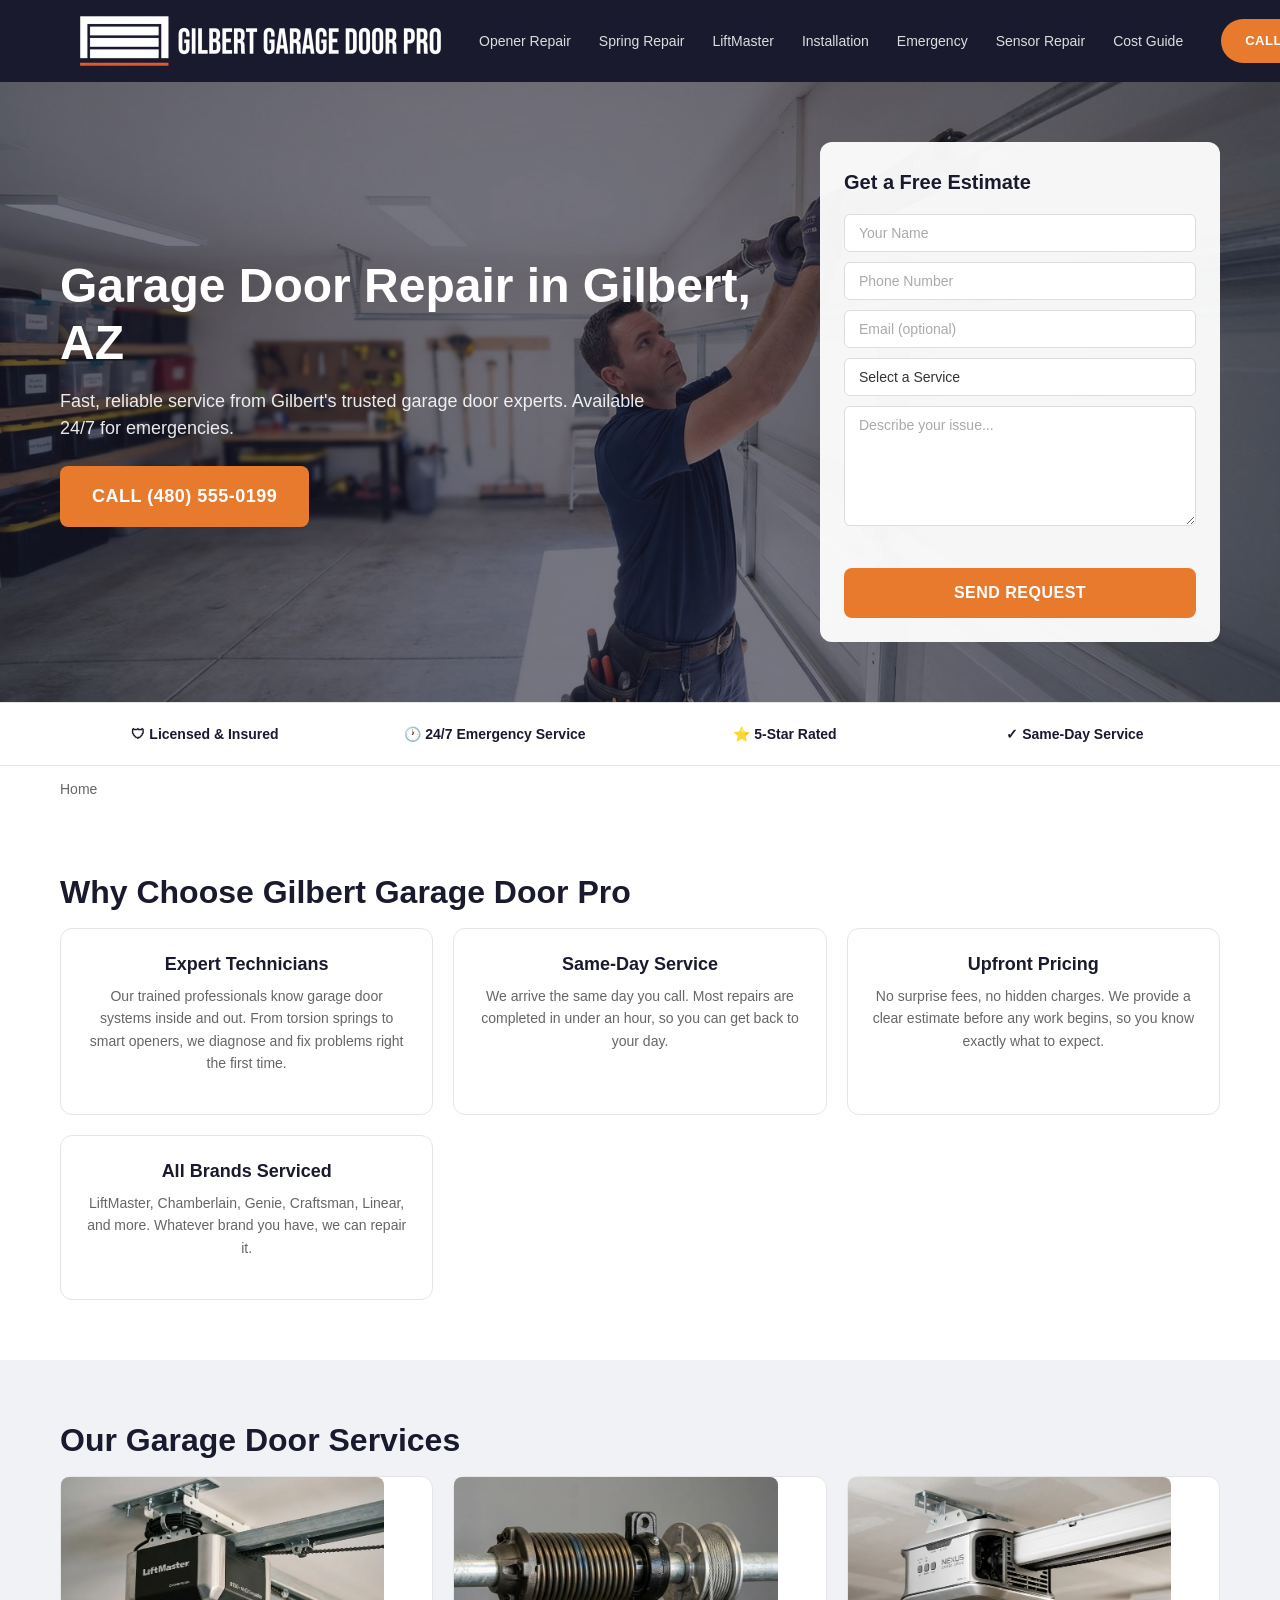
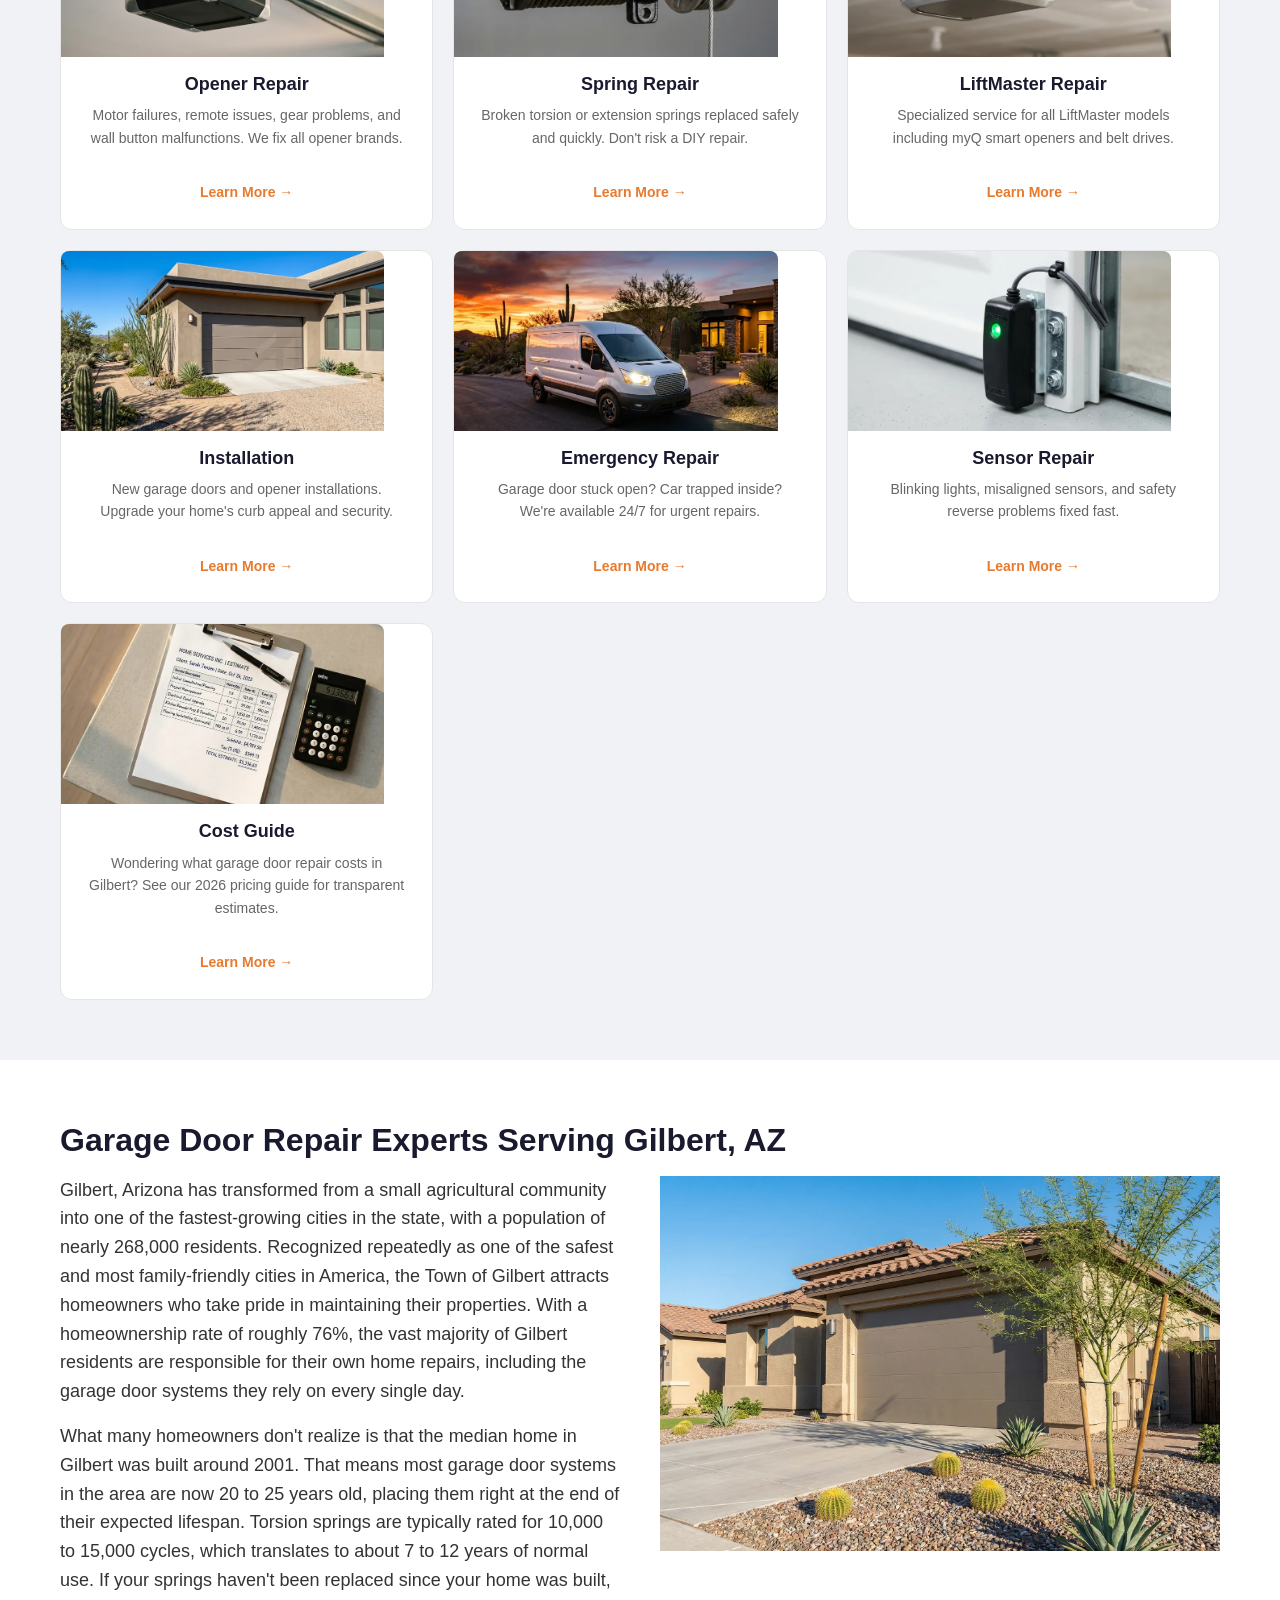
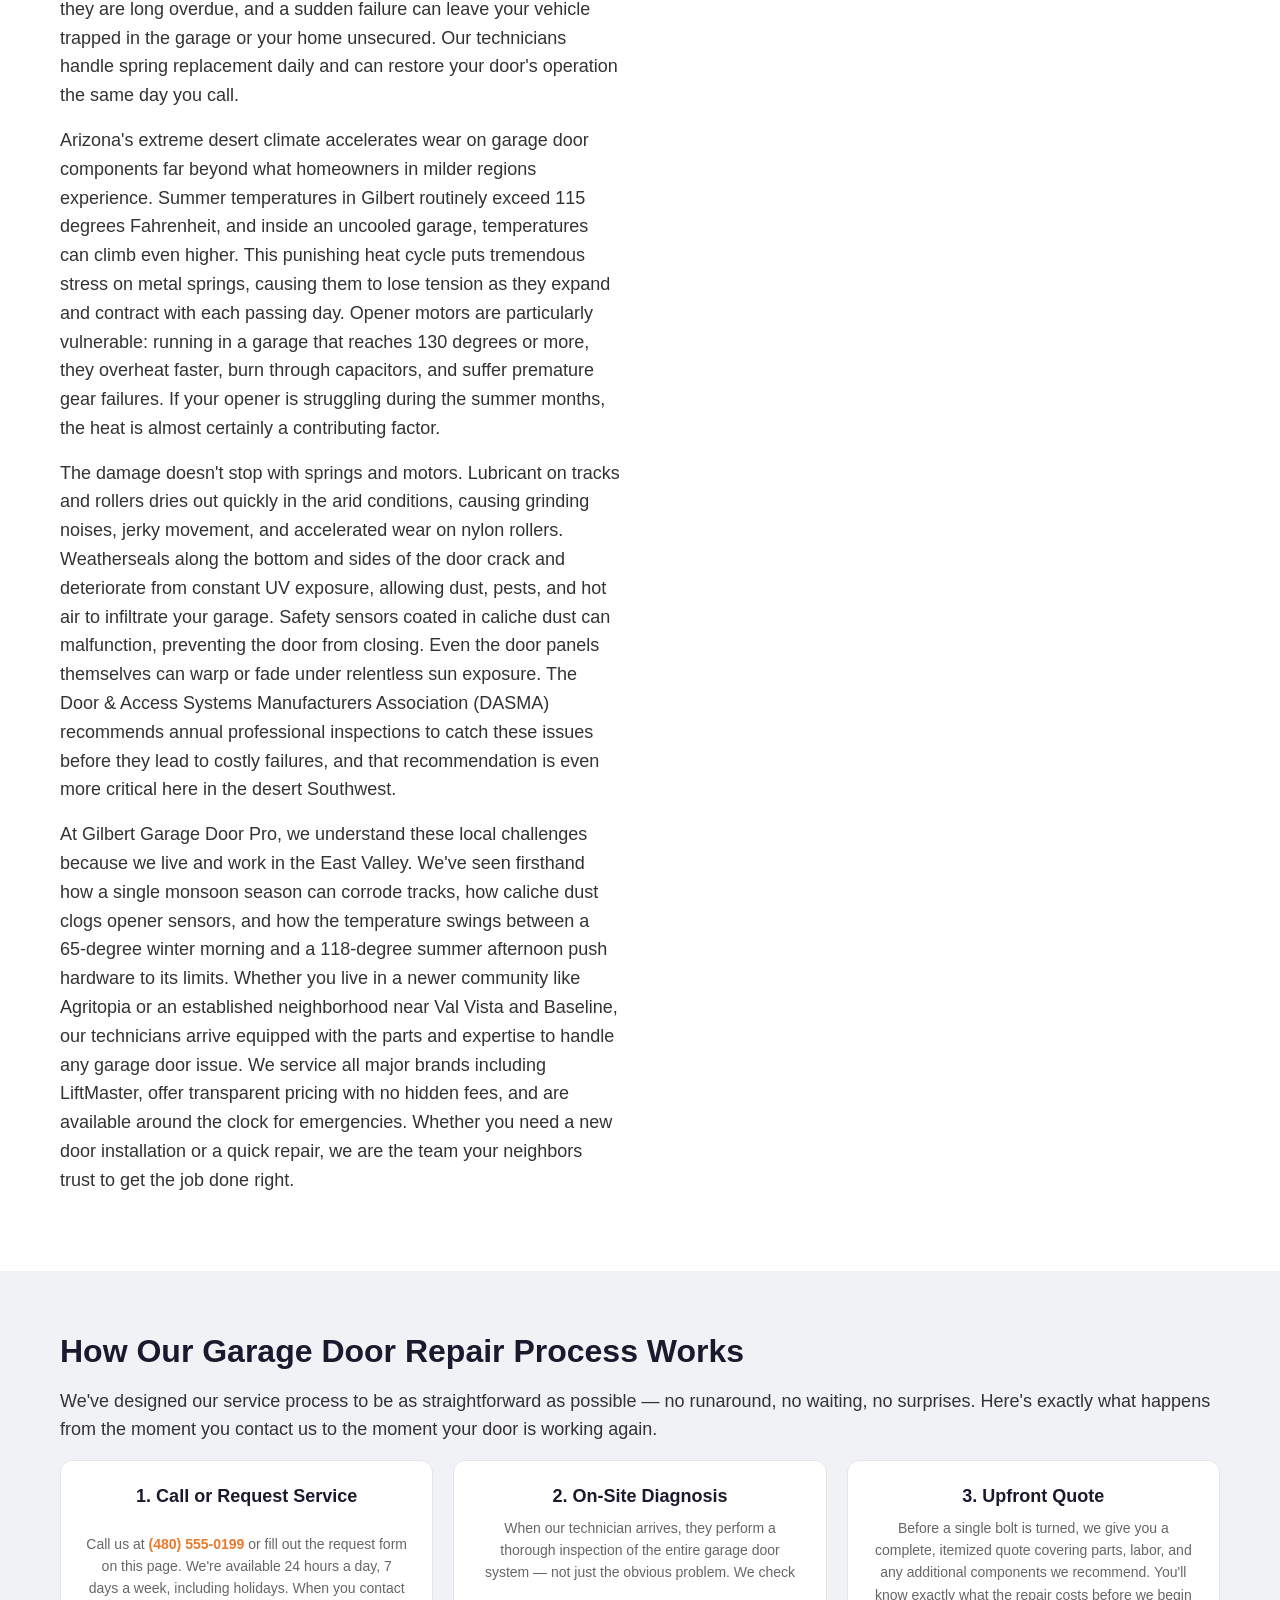
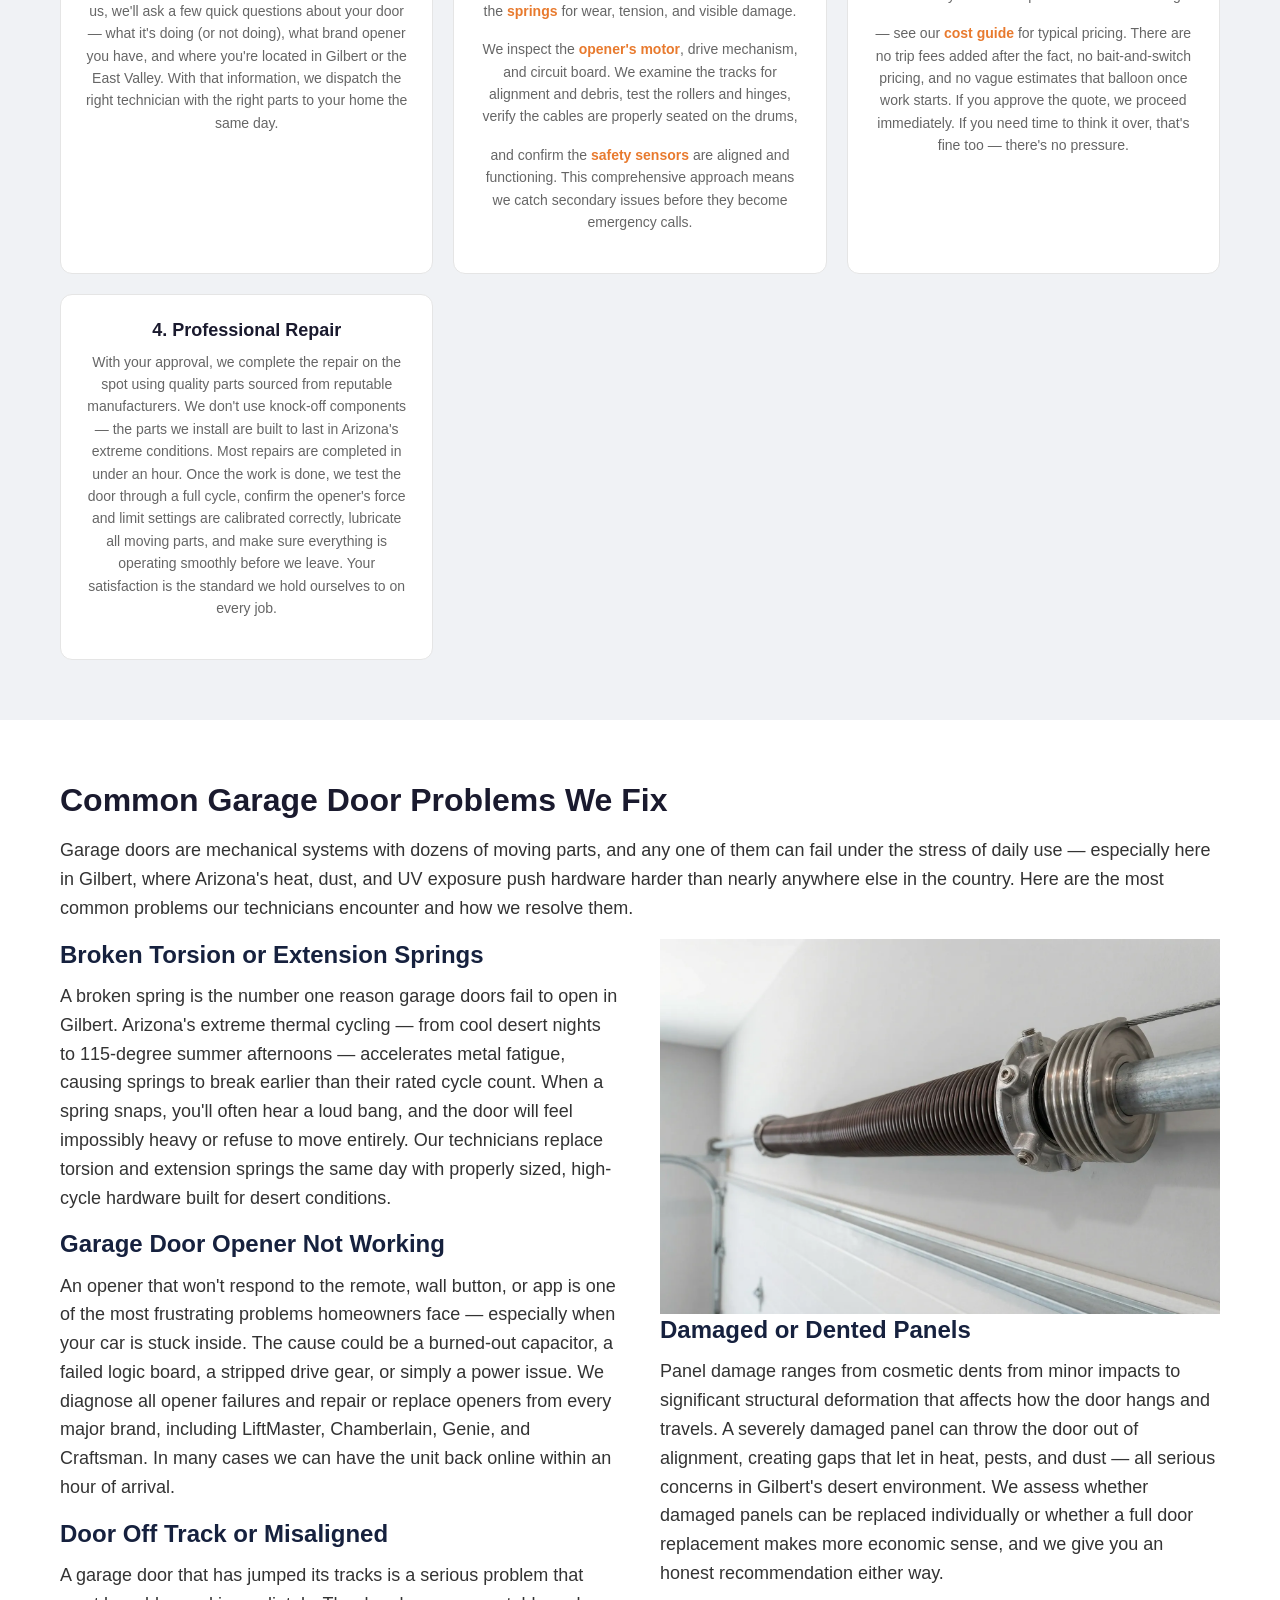
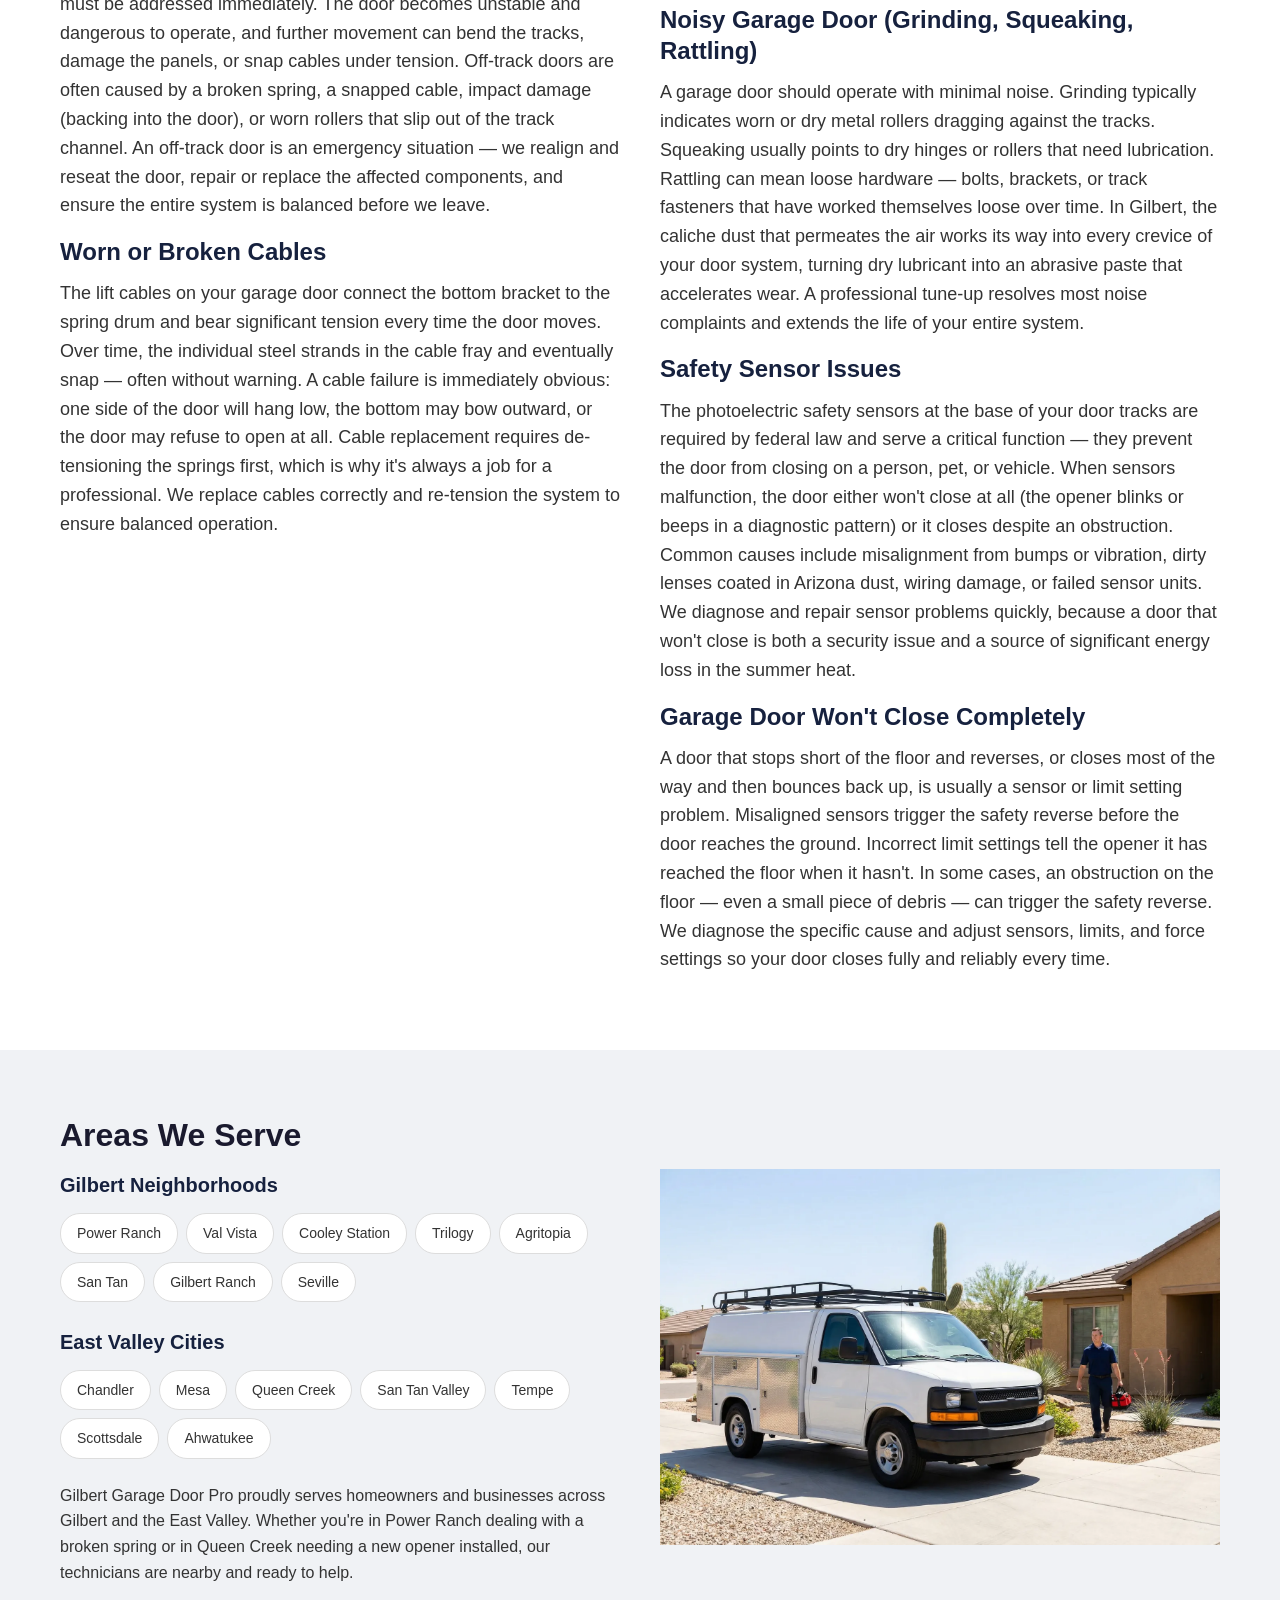
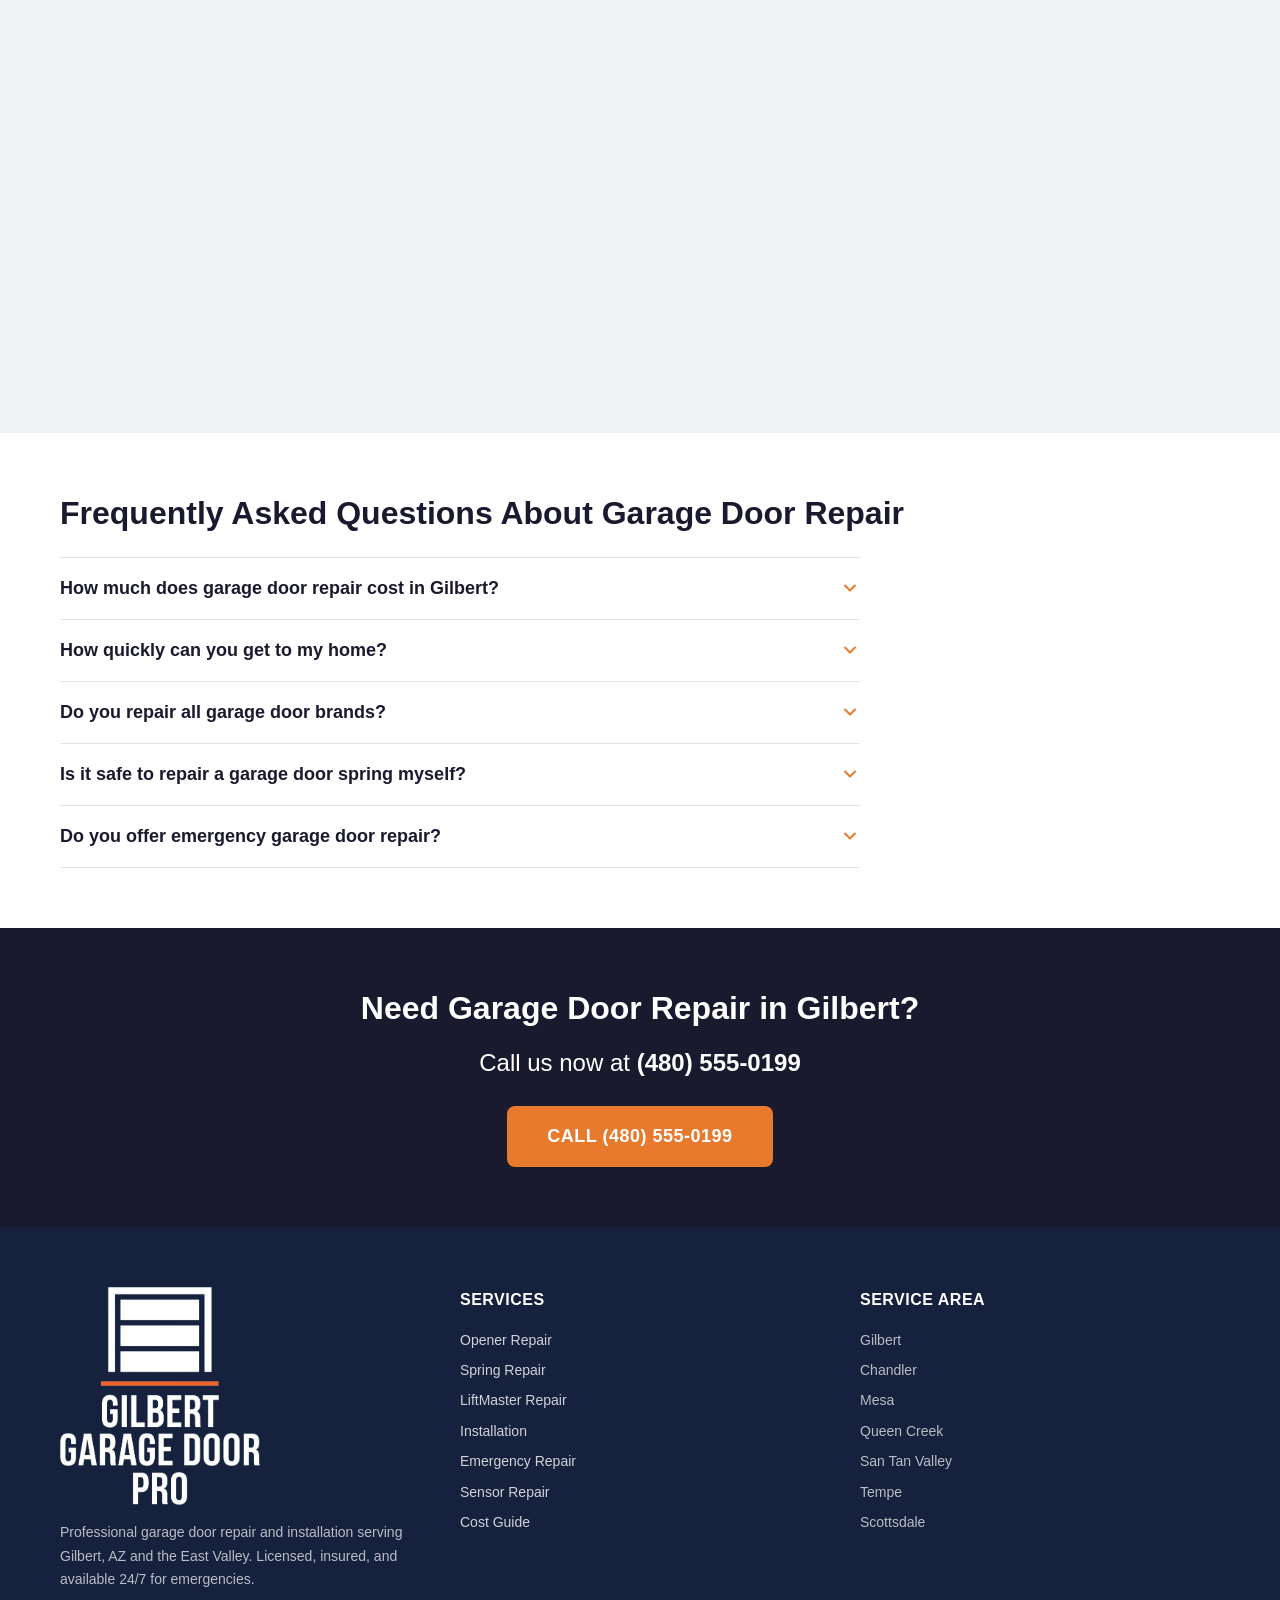
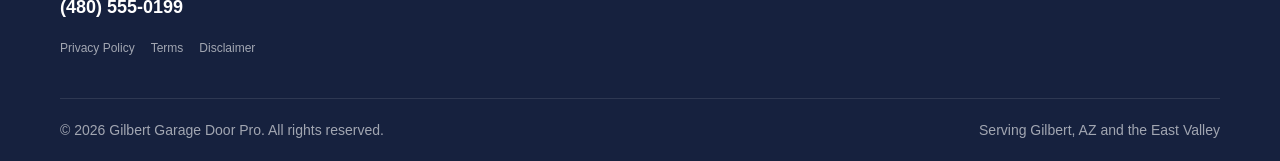
==== index.html @ 8454e3c4 "fix: transparent footer logo, remove header phone dupe, true orange CTAs, alternating section backgr" ====
<!DOCTYPE html>
<html lang="en">
<head>
  <meta charset="UTF-8">
  <meta name="viewport" content="width=device-width, initial-scale=1.0">
  <title>Garage Door Repair Gilbert AZ | Gilbert Garage Door Pro</title>
  <meta name="description" content="Fast, reliable garage door repair in Gilbert, AZ. 24/7 emergency service. Springs, openers, sensors, installation. Licensed & insured. Call now!">
  <link rel="canonical" href="https://gilbertgaragedoorpro.com/">
  <meta property="og:title" content="Garage Door Repair Gilbert AZ | Gilbert Garage Door Pro">
  <meta property="og:description" content="Fast, reliable garage door repair in Gilbert, AZ. 24/7 emergency service. Springs, openers, sensors, installation. Licensed & insured. Call now!">
  <meta property="og:type" content="website">
  <meta property="og:url" content="https://gilbertgaragedoorpro.com/">
  <meta property="og:image" content="https://gilbertgaragedoorpro.com/images/home_hero.jpg">
  <link rel="preload" as="image" href="images/home_hero.jpg">
  <link rel="icon" type="image/png" href="images/favicon.png">
  <link rel="apple-touch-icon" href="images/apple-touch-icon.png">
  <link rel="stylesheet" href="css/style.css">
</head>
<body>

  <!-- Header -->
  <header class="site-header">
    <div class="container">
      <div class="header-inner">
        <a href="index.html" class="logo">
          <img src="images/logo_white.png" alt="Gilbert Garage Door Pro" width="200" height="28" style="height: 50px; width: auto;">
        </a>
        <nav class="nav-menu">
          <a href="garage-door-opener-repair.html">Opener Repair</a>
          <a href="garage-door-spring-repair.html">Spring Repair</a>
          <a href="liftmaster-garage-door-repair.html">LiftMaster</a>
          <a href="garage-door-installation.html">Installation</a>
          <a href="emergency-garage-door-repair.html">Emergency</a>
          <a href="garage-door-sensor-repair.html">Sensor Repair</a>
          <a href="garage-door-repair-cost.html">Cost Guide</a>
        </nav>

        <a href="tel:+14805550199" class="header-cta btn-primary">Call (480) 555-0199</a>
        <button class="menu-toggle" aria-expanded="false" aria-label="Menu">
          <span></span>
          <span></span>
          <span></span>
        </button>
      </div>
    </div>
  </header>

  <!-- Hero -->
  <section class="hero" style="background-image: url('images/home_hero.jpg');">
    <div class="hero-overlay">
      <div class="container">
        <div class="hero-split">
          <div class="hero-text">
            <h1>Garage Door Repair in Gilbert, AZ</h1>
            <p class="hero-subtitle">Fast, reliable service from Gilbert's trusted garage door experts. Available 24/7 for emergencies.</p>
            <a href="tel:+14805550199" class="btn-primary">Call (480) 555-0199</a>
          </div>
          <div class="hero-form">
            <h3>Get a Free Estimate</h3>
            <form class="contact-form" action="#" method="POST">
              <input type="text" name="name" placeholder="Your Name" required>
              <input type="tel" name="phone" placeholder="Phone Number" required>
              <input type="email" name="email" placeholder="Email (optional)">
              <select name="service">
                <option value="">Select a Service</option>
                <option value="repair">Garage Door Repair</option>
                <option value="opener">Opener Repair</option>
                <option value="spring">Spring Repair</option>
                <option value="installation">Installation</option>
                <option value="emergency">Emergency Repair</option>
                <option value="sensor">Sensor Repair</option>
                <option value="other">Other</option>
              </select>
              <textarea name="message" placeholder="Describe your issue..." rows="3"></textarea>
              <button type="submit" class="btn-primary">Send Request</button>
            </form>
          </div>
        </div>
      </div>
    </div>
  </section>

  <!-- Trust Bar -->
  <section class="trust-bar">
    <div class="container">
      <div class="trust-item">&#128737; Licensed &amp; Insured</div>
      <div class="trust-item">&#128336; 24/7 Emergency Service</div>
      <div class="trust-item">&#11088; 5-Star Rated</div>
      <div class="trust-item">&#10003; Same-Day Service</div>
    </div>
  </section>

  <!-- Breadcrumb -->
  <nav aria-label="Breadcrumb" class="breadcrumb">
    <div class="container">
      <span>Home</span>
    </div>
  </nav>

  <!-- Why Choose Us -->
  <section class="content-section">
    <div class="container">
      <h2>Why Choose Gilbert Garage Door Pro</h2>
      <div class="services-grid">
        <div class="service-card">
          <h3>Expert Technicians</h3>
          <p>Our trained professionals know garage door systems inside and out. From torsion springs to smart openers, we diagnose and fix problems right the first time.</p>
        </div>
        <div class="service-card">
          <h3>Same-Day Service</h3>
          <p>We arrive the same day you call. Most repairs are completed in under an hour, so you can get back to your day.</p>
        </div>
        <div class="service-card">
          <h3>Upfront Pricing</h3>
          <p>No surprise fees, no hidden charges. We provide a clear estimate before any work begins, so you know exactly what to expect.</p>
        </div>
        <div class="service-card">
          <h3>All Brands Serviced</h3>
          <p>LiftMaster, Chamberlain, Genie, Craftsman, Linear, and more. Whatever brand you have, we can repair it.</p>
        </div>
      </div>
    </div>
  </section>

  <!-- Services Grid -->
  <section class="content-section alt-bg">
    <div class="container">
      <h2>Our Garage Door Services</h2>
      <div class="services-grid">
        <div class="service-card">
          <picture>
            <source srcset="images/webp/card_opener.webp" type="image/webp">
            <img src="images/card_opener.jpg" alt="Garage door opener repair" width="800" height="597" loading="lazy">
          </picture>
          <h3>Opener Repair</h3>
          <p>Motor failures, remote issues, gear problems, and wall button malfunctions. We fix all opener brands.</p>
          <a href="garage-door-opener-repair.html">Learn More &rarr;</a>
        </div>
        <div class="service-card">
          <picture>
            <source srcset="images/webp/card_spring.webp" type="image/webp">
            <img src="images/card_spring.jpg" alt="Garage door spring repair" width="800" height="597" loading="lazy">
          </picture>
          <h3>Spring Repair</h3>
          <p>Broken torsion or extension springs replaced safely and quickly. Don't risk a DIY repair.</p>
          <a href="garage-door-spring-repair.html">Learn More &rarr;</a>
        </div>
        <div class="service-card">
          <picture>
            <source srcset="images/webp/card_liftmaster.webp" type="image/webp">
            <img src="images/card_liftmaster.jpg" alt="LiftMaster garage door opener repair" width="800" height="597" loading="lazy">
          </picture>
          <h3>LiftMaster Repair</h3>
          <p>Specialized service for all LiftMaster models including myQ smart openers and belt drives.</p>
          <a href="liftmaster-garage-door-repair.html">Learn More &rarr;</a>
        </div>
        <div class="service-card">
          <picture>
            <source srcset="images/webp/card_installation.webp" type="image/webp">
            <img src="images/card_installation.jpg" alt="Garage door installation" width="800" height="597" loading="lazy">
          </picture>
          <h3>Installation</h3>
          <p>New garage doors and opener installations. Upgrade your home's curb appeal and security.</p>
          <a href="garage-door-installation.html">Learn More &rarr;</a>
        </div>
        <div class="service-card">
          <picture>
            <source srcset="images/webp/card_emergency.webp" type="image/webp">
            <img src="images/card_emergency.jpg" alt="Emergency garage door repair" width="800" height="597" loading="lazy">
          </picture>
          <h3>Emergency Repair</h3>
          <p>Garage door stuck open? Car trapped inside? We're available 24/7 for urgent repairs.</p>
          <a href="emergency-garage-door-repair.html">Learn More &rarr;</a>
        </div>
        <div class="service-card">
          <picture>
            <source srcset="images/webp/card_sensor.webp" type="image/webp">
            <img src="images/card_sensor.jpg" alt="Garage door sensor repair" width="800" height="597" loading="lazy">
          </picture>
          <h3>Sensor Repair</h3>
          <p>Blinking lights, misaligned sensors, and safety reverse problems fixed fast.</p>
          <a href="garage-door-sensor-repair.html">Learn More &rarr;</a>
        </div>
        <div class="service-card">
          <picture>
            <source srcset="images/webp/card_cost.webp" type="image/webp">
            <img src="images/card_cost.jpg" alt="Garage door repair cost guide" width="800" height="597" loading="lazy">
          </picture>
          <h3>Cost Guide</h3>
          <p>Wondering what garage door repair costs in Gilbert? See our 2026 pricing guide for transparent estimates.</p>
          <a href="garage-door-repair-cost.html">Learn More &rarr;</a>
        </div>
      </div>
    </div>
  </section>

  <!-- Gilbert Content Block -->
  <section class="content-section">
    <div class="container">
      <h2>Garage Door Repair Experts Serving Gilbert, AZ</h2>
      <div class="content-grid">
        <div>
          <p>Gilbert, Arizona has transformed from a small agricultural community into one of the fastest-growing cities in the state, with a population of nearly 268,000 residents. Recognized repeatedly as one of the safest and most family-friendly cities in America, the <a href="https://www.gilbertaz.gov/" target="_blank" rel="noopener">Town of Gilbert</a> attracts homeowners who take pride in maintaining their properties. With a homeownership rate of roughly 76%, the vast majority of Gilbert residents are responsible for their own home repairs, including the garage door systems they rely on every single day.</p>

          <p>What many homeowners don't realize is that the median home in Gilbert was built around 2001. That means most garage door systems in the area are now 20 to 25 years old, placing them right at the end of their expected lifespan. Torsion springs are typically rated for 10,000 to 15,000 cycles, which translates to about 7 to 12 years of normal use. If your springs haven't been replaced since your home was built, they are long overdue, and a sudden failure can leave your vehicle trapped in the garage or your home unsecured. Our technicians handle <a href="garage-door-spring-repair.html">spring replacement</a> daily and can restore your door's operation the same day you call.</p>

          <p>Arizona's extreme desert climate accelerates wear on garage door components far beyond what homeowners in milder regions experience. Summer temperatures in Gilbert routinely exceed 115 degrees Fahrenheit, and inside an uncooled garage, temperatures can climb even higher. This punishing heat cycle puts tremendous stress on metal springs, causing them to lose tension as they expand and contract with each passing day. Opener motors are particularly vulnerable: running in a garage that reaches 130 degrees or more, they overheat faster, burn through capacitors, and suffer premature gear failures. If your <a href="garage-door-opener-repair.html">opener is struggling</a> during the summer months, the heat is almost certainly a contributing factor.</p>

          <p>The damage doesn't stop with springs and motors. Lubricant on tracks and rollers dries out quickly in the arid conditions, causing grinding noises, jerky movement, and accelerated wear on nylon rollers. Weatherseals along the bottom and sides of the door crack and deteriorate from constant UV exposure, allowing dust, pests, and hot air to infiltrate your garage. <a href="garage-door-sensor-repair.html">Safety sensors</a> coated in caliche dust can malfunction, preventing the door from closing. Even the door panels themselves can warp or fade under relentless sun exposure. The <a href="https://www.dasma.com/" target="_blank" rel="noopener">Door &amp; Access Systems Manufacturers Association (DASMA)</a> recommends annual professional inspections to catch these issues before they lead to costly failures, and that recommendation is even more critical here in the desert Southwest.</p>

          <p>At Gilbert Garage Door Pro, we understand these local challenges because we live and work in the East Valley. We've seen firsthand how a single monsoon season can corrode tracks, how caliche dust clogs opener sensors, and how the temperature swings between a 65-degree winter morning and a 118-degree summer afternoon push hardware to its limits. Whether you live in a newer community like Agritopia or an established neighborhood near Val Vista and Baseline, our technicians arrive equipped with the parts and expertise to handle any garage door issue. We service all major brands including <a href="liftmaster-garage-door-repair.html">LiftMaster</a>, offer <a href="garage-door-repair-cost.html">transparent pricing</a> with no hidden fees, and are available around the clock for <a href="emergency-garage-door-repair.html">emergencies</a>. Whether you need a <a href="garage-door-installation.html">new door installation</a> or a quick repair, we are the team your neighbors trust to get the job done right.</p>
        </div>
        <div>
          <picture>
            <source srcset="images/webp/home_modern_door.webp" type="image/webp">
            <img src="images/home_modern_door.jpg" alt="Modern garage door on a Gilbert, AZ home with desert landscaping" loading="lazy" width="600" height="400">
          </picture>
        </div>
      </div>
    </div>
  </section>

  <!-- How Our Process Works -->
  <section class="content-section alt-bg">
    <div class="container">
      <h2>How Our Garage Door Repair Process Works</h2>
      <p>We've designed our service process to be as straightforward as possible — no runaround, no waiting, no surprises. Here's exactly what happens from the moment you contact us to the moment your door is working again.</p>
      <div class="services-grid">
        <div class="service-card">
          <h3>1. Call or Request Service</h3>
          <p>Call us at <a href="tel:+14805550199">(480) 555-0199</a> or fill out the request form on this page. We're available 24 hours a day, 7 days a week, including holidays. When you contact us, we'll ask a few quick questions about your door — what it's doing (or not doing), what brand opener you have, and where you're located in Gilbert or the East Valley. With that information, we dispatch the right technician with the right parts to your home the same day.</p>
        </div>
        <div class="service-card">
          <h3>2. On-Site Diagnosis</h3>
          <p>When our technician arrives, they perform a thorough inspection of the entire garage door system — not just the obvious problem. We check the <a href="garage-door-spring-repair.html">springs</a> for wear, tension, and visible damage. We inspect the <a href="garage-door-opener-repair.html">opener's motor</a>, drive mechanism, and circuit board. We examine the tracks for alignment and debris, test the rollers and hinges, verify the cables are properly seated on the drums, and confirm the <a href="garage-door-sensor-repair.html">safety sensors</a> are aligned and functioning. This comprehensive approach means we catch secondary issues before they become emergency calls.</p>
        </div>
        <div class="service-card">
          <h3>3. Upfront Quote</h3>
          <p>Before a single bolt is turned, we give you a complete, itemized quote covering parts, labor, and any additional components we recommend. You'll know exactly what the repair costs before we begin — see our <a href="garage-door-repair-cost.html">cost guide</a> for typical pricing. There are no trip fees added after the fact, no bait-and-switch pricing, and no vague estimates that balloon once work starts. If you approve the quote, we proceed immediately. If you need time to think it over, that's fine too — there's no pressure.</p>
        </div>
        <div class="service-card">
          <h3>4. Professional Repair</h3>
          <p>With your approval, we complete the repair on the spot using quality parts sourced from reputable manufacturers. We don't use knock-off components — the parts we install are built to last in Arizona's extreme conditions. Most repairs are completed in under an hour. Once the work is done, we test the door through a full cycle, confirm the opener's force and limit settings are calibrated correctly, lubricate all moving parts, and make sure everything is operating smoothly before we leave. Your satisfaction is the standard we hold ourselves to on every job.</p>
        </div>
      </div>
    </div>
  </section>

  <!-- Common Garage Door Problems -->
  <section class="content-section">
    <div class="container">
      <h2>Common Garage Door Problems We Fix</h2>
      <p>Garage doors are mechanical systems with dozens of moving parts, and any one of them can fail under the stress of daily use — especially here in Gilbert, where Arizona's heat, dust, and UV exposure push hardware harder than nearly anywhere else in the country. Here are the most common problems our technicians encounter and how we resolve them.</p>

      <div class="content-grid">
        <div>
          <h3>Broken Torsion or Extension Springs</h3>
          <p>A broken spring is the number one reason garage doors fail to open in Gilbert. Arizona's extreme thermal cycling — from cool desert nights to 115-degree summer afternoons — accelerates metal fatigue, causing springs to break earlier than their rated cycle count. When a spring snaps, you'll often hear a loud bang, and the door will feel impossibly heavy or refuse to move entirely. Our technicians replace <a href="garage-door-spring-repair.html">torsion and extension springs</a> the same day with properly sized, high-cycle hardware built for desert conditions.</p>

          <h3>Garage Door Opener Not Working</h3>
          <p>An opener that won't respond to the remote, wall button, or app is one of the most frustrating problems homeowners face — especially when your car is stuck inside. The cause could be a burned-out capacitor, a failed logic board, a stripped drive gear, or simply a power issue. We diagnose all opener failures and <a href="garage-door-opener-repair.html">repair or replace openers</a> from every major brand, including <a href="liftmaster-garage-door-repair.html">LiftMaster</a>, Chamberlain, Genie, and Craftsman. In many cases we can have the unit back online within an hour of arrival.</p>

          <h3>Door Off Track or Misaligned</h3>
          <p>A garage door that has jumped its tracks is a serious problem that must be addressed immediately. The door becomes unstable and dangerous to operate, and further movement can bend the tracks, damage the panels, or snap cables under tension. Off-track doors are often caused by a broken spring, a snapped cable, impact damage (backing into the door), or worn rollers that slip out of the track channel. An off-track door is an <a href="emergency-garage-door-repair.html">emergency situation</a> — we realign and reseat the door, repair or replace the affected components, and ensure the entire system is balanced before we leave.</p>

          <h3>Worn or Broken Cables</h3>
          <p>The lift cables on your garage door connect the bottom bracket to the spring drum and bear significant tension every time the door moves. Over time, the individual steel strands in the cable fray and eventually snap — often without warning. A cable failure is immediately obvious: one side of the door will hang low, the bottom may bow outward, or the door may refuse to open at all. Cable replacement requires de-tensioning the springs first, which is why it's always a job for a professional. We replace cables correctly and re-tension the system to ensure balanced operation.</p>
        </div>
        <div>
          <picture>
            <source srcset="images/webp/home_springs.webp" type="image/webp">
            <img src="images/home_springs.jpg" alt="Garage door torsion spring mechanism close-up" width="800" height="533" loading="lazy">
          </picture>

          <h3>Damaged or Dented Panels</h3>
          <p>Panel damage ranges from cosmetic dents from minor impacts to significant structural deformation that affects how the door hangs and travels. A severely damaged panel can throw the door out of alignment, creating gaps that let in heat, pests, and dust — all serious concerns in Gilbert's desert environment. We assess whether damaged panels can be replaced individually or whether a full <a href="garage-door-installation.html">door replacement</a> makes more economic sense, and we give you an honest recommendation either way.</p>

          <h3>Noisy Garage Door (Grinding, Squeaking, Rattling)</h3>
          <p>A garage door should operate with minimal noise. Grinding typically indicates worn or dry metal rollers dragging against the tracks. Squeaking usually points to dry hinges or rollers that need lubrication. Rattling can mean loose hardware — bolts, brackets, or track fasteners that have worked themselves loose over time. In Gilbert, the caliche dust that permeates the air works its way into every crevice of your door system, turning dry lubricant into an abrasive paste that accelerates wear. A professional tune-up resolves most noise complaints and extends the life of your entire system.</p>

          <h3>Safety Sensor Issues</h3>
          <p>The photoelectric safety sensors at the base of your door tracks are required by federal law and serve a critical function — they prevent the door from closing on a person, pet, or vehicle. When sensors malfunction, the door either won't close at all (the opener blinks or beeps in a diagnostic pattern) or it closes despite an obstruction. Common causes include misalignment from bumps or vibration, dirty lenses coated in Arizona dust, wiring damage, or failed sensor units. We <a href="garage-door-sensor-repair.html">diagnose and repair sensor problems</a> quickly, because a door that won't close is both a security issue and a source of significant energy loss in the summer heat.</p>

          <h3>Garage Door Won't Close Completely</h3>
          <p>A door that stops short of the floor and reverses, or closes most of the way and then bounces back up, is usually a sensor or limit setting problem. Misaligned sensors trigger the safety reverse before the door reaches the ground. Incorrect limit settings tell the opener it has reached the floor when it hasn't. In some cases, an obstruction on the floor — even a small piece of debris — can trigger the safety reverse. We diagnose the specific cause and adjust sensors, limits, and force settings so your door closes fully and reliably every time.</p>
        </div>
      </div>
    </div>
  </section>

  <!-- Service Area -->
  <section class="service-area alt-bg">
    <div class="container">
      <h2>Areas We Serve</h2>
      <div class="content-grid">
        <div>
          <h3>Gilbert Neighborhoods</h3>
          <div class="area-tags">
            <span class="area-tag">Power Ranch</span>
            <span class="area-tag">Val Vista</span>
            <span class="area-tag">Cooley Station</span>
            <span class="area-tag">Trilogy</span>
            <span class="area-tag">Agritopia</span>
            <span class="area-tag">San Tan</span>
            <span class="area-tag">Gilbert Ranch</span>
            <span class="area-tag">Seville</span>
          </div>

          <h3>East Valley Cities</h3>
          <div class="area-tags">
            <span class="area-tag">Chandler</span>
            <span class="area-tag">Mesa</span>
            <span class="area-tag">Queen Creek</span>
            <span class="area-tag">San Tan Valley</span>
            <span class="area-tag">Tempe</span>
            <span class="area-tag">Scottsdale</span>
            <span class="area-tag">Ahwatukee</span>
          </div>

          <p>Gilbert Garage Door Pro proudly serves homeowners and businesses across Gilbert and the East Valley. Whether you're in Power Ranch dealing with a broken spring or in Queen Creek needing a new opener installed, our technicians are nearby and ready to help.</p>

          <div class="map-embed">
            <iframe src="https://www.google.com/maps/embed?pb=!1m18!1m12!1m3!1d106964.76498607498!2d-111.84899073281249!3d33.31070690000001!2m3!1f0!2f0!3f0!3m2!1i1024!2i768!4f13.1!3m3!1m2!1s0x872ba7f8b2f1b5c5%3A0x5a6e74e63e22a647!2sGilbert%2C%20AZ!5e0!3m2!1sen!1sus!4v1680000000000" width="100%" height="350" style="border:0; border-radius: 12px;" allowfullscreen="" loading="lazy" referrerpolicy="no-referrer-when-downgrade" title="Gilbert Garage Door Pro service area map"></iframe>
          </div>
        </div>
        <div>
          <picture>
            <source srcset="images/webp/home_truck.webp" type="image/webp">
            <img src="images/home_truck.jpg" alt="Gilbert Garage Door Pro service truck ready for dispatch in the East Valley" loading="lazy" width="600" height="400">
          </picture>
        </div>
      </div>
    </div>
  </section>

  <!-- FAQ Section -->
  <section class="faq-section content-section">
    <div class="container">
      <h2>Frequently Asked Questions About Garage Door Repair</h2>

      <div class="faq-item">
        <button class="faq-question">
          <span>How much does garage door repair cost in Gilbert?</span>
  <svg class="faq-chevron" width="20" height="20" viewBox="0 0 20 20" fill="none" xmlns="http://www.w3.org/2000/svg">
    <path d="M5 7.5L10 12.5L15 7.5" stroke="currentColor" stroke-width="2" stroke-linecap="round" stroke-linejoin="round"/>
  </svg>
        </button>
        <div class="faq-answer">
          <p>Garage door repair costs in Gilbert typically range from $75 to $400 depending on the issue. Spring replacement runs $150–$350, opener repair $100–$400, and sensor repair $75–$200. Prices are estimates — <a href="garage-door-repair-cost.html">see our cost guide</a> for details or call for a free on-site quote. We provide upfront estimates before starting any work.</p>
        </div>
      </div>

      <div class="faq-item">
        <button class="faq-question">
          <span>How quickly can you get to my home?</span>
  <svg class="faq-chevron" width="20" height="20" viewBox="0 0 20 20" fill="none" xmlns="http://www.w3.org/2000/svg">
    <path d="M5 7.5L10 12.5L15 7.5" stroke="currentColor" stroke-width="2" stroke-linecap="round" stroke-linejoin="round"/>
  </svg>
        </button>
        <div class="faq-answer">
          <p>We offer same-day service throughout Gilbert and the East Valley. In most cases, our technicians arrive within 1–2 hours of your call. For emergencies, we prioritize your repair and respond as fast as possible.</p>
        </div>
      </div>

      <div class="faq-item">
        <button class="faq-question">
          <span>Do you repair all garage door brands?</span>
  <svg class="faq-chevron" width="20" height="20" viewBox="0 0 20 20" fill="none" xmlns="http://www.w3.org/2000/svg">
    <path d="M5 7.5L10 12.5L15 7.5" stroke="currentColor" stroke-width="2" stroke-linecap="round" stroke-linejoin="round"/>
  </svg>
        </button>
        <div class="faq-answer">
          <p>Yes. We service all major brands including LiftMaster, Chamberlain, Genie, Craftsman, Linear, Wayne Dalton, Clopay, and Amarr. Whether you have a 20-year-old chain drive or a brand-new smart opener, we can fix it.</p>
        </div>
      </div>

      <div class="faq-item">
        <button class="faq-question">
          <span>Is it safe to repair a garage door spring myself?</span>
  <svg class="faq-chevron" width="20" height="20" viewBox="0 0 20 20" fill="none" xmlns="http://www.w3.org/2000/svg">
    <path d="M5 7.5L10 12.5L15 7.5" stroke="currentColor" stroke-width="2" stroke-linecap="round" stroke-linejoin="round"/>
  </svg>
        </button>
        <div class="faq-answer">
          <p>No. Garage door springs are under extreme tension and can cause serious injury or death if handled incorrectly. Always call a professional for <a href="garage-door-spring-repair.html">spring repair</a>. Our technicians have the tools and training to replace springs safely.</p>
        </div>
      </div>

      <div class="faq-item">
        <button class="faq-question">
          <span>Do you offer emergency garage door repair?</span>
  <svg class="faq-chevron" width="20" height="20" viewBox="0 0 20 20" fill="none" xmlns="http://www.w3.org/2000/svg">
    <path d="M5 7.5L10 12.5L15 7.5" stroke="currentColor" stroke-width="2" stroke-linecap="round" stroke-linejoin="round"/>
  </svg>
        </button>
        <div class="faq-answer">
          <p>Yes, we're available 24/7 for <a href="emergency-garage-door-repair.html">emergency garage door repair</a> in Gilbert and the East Valley. Whether your door is stuck open, off its track, or won't close, call us anytime.</p>
        </div>
      </div>
    </div>
  </section>

  <!-- CTA Band -->
  <section class="cta-band">
    <div class="container">
      <h2>Need Garage Door Repair in Gilbert?</h2>
      <p>Call us now at <a href="tel:+14805550199">(480) 555-0199</a></p>
      <a href="tel:+14805550199" class="btn-primary">Call (480) 555-0199</a>
    </div>
  </section>

  <!-- Footer -->
  <footer class="site-footer">
    <div class="container">
      <div class="footer-grid">
        <div class="footer-col">
          <a href="/"><img src="images/logo_stacked_white.png" alt="Gilbert Garage Door Pro" width="200" height="200" loading="lazy" style="margin-bottom: 16px;"></a>
          <p>Professional garage door repair and installation serving Gilbert, AZ and the East Valley. Licensed, insured, and available 24/7 for emergencies.</p>
          <p><a href="tel:+14805550199">(480) 555-0199</a></p>
          <div class="footer-legal">
            <a href="privacy-policy.html">Privacy Policy</a>
            <a href="terms.html">Terms</a>
            <a href="disclaimer.html">Disclaimer</a>
          </div>
        </div>
        <div class="footer-col">
          <h3>Services</h3>
          <ul>
            <li><a href="garage-door-opener-repair.html">Opener Repair</a></li>
            <li><a href="garage-door-spring-repair.html">Spring Repair</a></li>
            <li><a href="liftmaster-garage-door-repair.html">LiftMaster Repair</a></li>
            <li><a href="garage-door-installation.html">Installation</a></li>
            <li><a href="emergency-garage-door-repair.html">Emergency Repair</a></li>
            <li><a href="garage-door-sensor-repair.html">Sensor Repair</a></li>
            <li><a href="garage-door-repair-cost.html">Cost Guide</a></li>
          </ul>
        </div>
        <div class="footer-col">
          <h3>Service Area</h3>
          <ul>
            <li>Gilbert</li>
            <li>Chandler</li>
            <li>Mesa</li>
            <li>Queen Creek</li>
            <li>San Tan Valley</li>
            <li>Tempe</li>
            <li>Scottsdale</li>
          </ul>
        </div>
      </div>
      <div class="footer-bottom">
        <p>&copy; 2026 Gilbert Garage Door Pro. All rights reserved.</p>
        <p>Serving Gilbert, AZ and the East Valley</p>
      </div>
    </div>
  </footer>

  <!-- Mobile Fixed CTA -->
  <div class="mobile-cta">
    <a href="tel:+14805550199">Call Now &mdash; (480) 555-0199</a>
  </div>

  <!-- Schema Markup -->
  <script type="application/ld+json">
  {
    "@context": "https://schema.org",
    "@type": "LocalBusiness",
    "name": "Gilbert Garage Door Pro",
    "description": "Professional garage door repair and installation in Gilbert, AZ. 24/7 emergency service.",
    "url": "https://gilbertgaragedoorpro.com",
    "telephone": "(480) 555-0199",
    "priceRange": "$$",
    "areaServed": [
      {"@type": "City", "name": "Gilbert", "sameAs": "https://en.wikipedia.org/wiki/Gilbert,_Arizona"},
      {"@type": "City", "name": "Chandler"},
      {"@type": "City", "name": "Mesa"},
      {"@type": "City", "name": "Queen Creek"},
      {"@type": "City", "name": "San Tan Valley"},
      {"@type": "City", "name": "Tempe"}
    ],
    "openingHoursSpecification": {
      "@type": "OpeningHoursSpecification",
      "dayOfWeek": ["Monday","Tuesday","Wednesday","Thursday","Friday","Saturday","Sunday"],
      "opens": "00:00",
      "closes": "23:59"
    },
    "serviceType": ["Garage Door Repair", "Garage Door Installation", "Garage Door Opener Repair", "Garage Door Spring Repair"]
  }
  </script>

  <script type="application/ld+json">
  {
    "@context": "https://schema.org",
    "@type": "FAQPage",
    "mainEntity": [
      {
        "@type": "Question",
        "name": "How much does garage door repair cost in Gilbert?",
        "acceptedAnswer": {
          "@type": "Answer",
          "text": "Garage door repair costs in Gilbert typically range from $75 to $400 depending on the issue. Spring replacement runs $150–$350, opener repair $100–$400, and sensor repair $75–$200. We provide upfront estimates before starting any work. Visit our cost guide for detailed pricing."
        }
      },
      {
        "@type": "Question",
        "name": "How quickly can you get to my home?",
        "acceptedAnswer": {
          "@type": "Answer",
          "text": "We offer same-day service throughout Gilbert and the East Valley. In most cases, our technicians arrive within 1–2 hours of your call. For emergencies, we prioritize your repair and respond as fast as possible."
        }
      },
      {
        "@type": "Question",
        "name": "Do you repair all garage door brands?",
        "acceptedAnswer": {
          "@type": "Answer",
          "text": "Yes. We service all major brands including LiftMaster, Chamberlain, Genie, Craftsman, Linear, Wayne Dalton, Clopay, and Amarr. Whether you have a 20-year-old chain drive or a brand-new smart opener, we can fix it."
        }
      },
      {
        "@type": "Question",
        "name": "Is it safe to repair a garage door spring myself?",
        "acceptedAnswer": {
          "@type": "Answer",
          "text": "No. Garage door springs are under extreme tension and can cause serious injury or death if handled incorrectly. Always call a professional for spring repair. Our technicians have the tools and training to replace springs safely."
        }
      },
      {
        "@type": "Question",
        "name": "Do you offer emergency garage door repair?",
        "acceptedAnswer": {
          "@type": "Answer",
          "text": "Yes, we're available 24/7 for emergency garage door repair in Gilbert and the East Valley. Whether your door is stuck open, off its track, or won't close, call us anytime."
        }
      }
    ]
  }
  </script>

  <script type="application/ld+json">
  {
    "@context": "https://schema.org",
    "@type": "BreadcrumbList",
    "itemListElement": [
      {"@type": "ListItem", "position": 1, "name": "Home", "item": "https://gilbertgaragedoorpro.com/"}
    ]
  }
  </script>

  <script src="js/main.js" defer></script>
</body>
</html>
---- css/style.css ----
/* ============================================================
   Gilbert Garage Door Pro — Main Stylesheet
   Mobile-first responsive design
   ============================================================ */

/* ------------------------------------------------------------
   1. CSS Custom Properties
   ------------------------------------------------------------ */
:root {
  --charcoal: #1a1a2e;
  --navy: #16213e;
  --orange: #e87a2e;
  --orange-hover: #d46a1e;
  --white: #ffffff;
  --body-text: #333333;
  --light-gray: #f0f2f5;
  --green: #22c55e;
  --font-stack: -apple-system, BlinkMacSystemFont, 'Segoe UI', Roboto, Oxygen, Ubuntu, Cantarell, sans-serif;
}

/* ------------------------------------------------------------
   2. Reset & Base
   ------------------------------------------------------------ */
*,
*::before,
*::after {
  box-sizing: border-box;
  margin: 0;
  padding: 0;
}

html {
  scroll-behavior: smooth;
  font-size: 16px;
}

body {
  font-family: var(--font-stack);
  color: var(--body-text);
  line-height: 1.6;
  font-size: 16px;
  background-color: var(--white);
  -webkit-font-smoothing: antialiased;
  -moz-osx-font-smoothing: grayscale;
}

img {
  max-width: 100%;
  height: auto;
  display: block;
}

a {
  color: inherit;
  text-decoration: none;
}

ul,
ol {
  list-style: none;
}

button {
  font-family: var(--font-stack);
  cursor: pointer;
  border: none;
  background: none;
}

/* ------------------------------------------------------------
   3. Container
   ------------------------------------------------------------ */
.container {
  max-width: 1200px;
  margin: 0 auto;
  padding: 0 20px;
}

/* ------------------------------------------------------------
   3b. General .btn-primary (orange CTA button)
   ------------------------------------------------------------ */
.btn-primary {
  display: inline-block;
  background-color: var(--orange);
  color: var(--white);
  font-size: 16px;
  font-weight: 700;
  text-transform: uppercase;
  letter-spacing: 0.5px;
  padding: 14px 28px;
  border-radius: 8px;
  text-decoration: none;
  border: none;
  cursor: pointer;
  font-family: var(--font-stack);
  transition: background-color 0.2s ease, transform 0.2s ease;
}

.btn-primary:hover {
  background-color: var(--orange-hover);
  transform: translateY(-2px);
}

.btn-primary:active {
  transform: translateY(0);
}

/* ------------------------------------------------------------
   4. Sticky Header
   ------------------------------------------------------------ */
.site-header {
  position: sticky;
  top: 0;
  z-index: 1000;
  background-color: var(--charcoal);
  transition: box-shadow 0.3s ease;
}

.site-header.scrolled {
  box-shadow: 0 2px 20px rgba(0, 0, 0, 0.3);
}

.header-inner {
  display: flex;
  align-items: center;
  justify-content: space-between;
  padding: 16px 20px;
  max-width: 1400px;
  margin: 0 auto;
  gap: 24px;
}

/* Logo — HTML uses <a class="logo"> */
.logo {
  display: flex;
  align-items: center;
  flex-shrink: 0;
  text-decoration: none;
  color: var(--white);
  font-size: 20px;
  font-weight: 700;
  white-space: nowrap;
}

.logo img {
  height: 50px;
  width: auto;
}

.logo span {
  color: var(--orange);
}

/* Desktop nav — hidden on mobile, shown >=768px */
.nav-menu {
  display: none;
}

/* Phone — hidden on mobile, shown on desktop */
.header-phone {
  display: none;
  color: var(--white);
  font-weight: 600;
  text-decoration: none;
  font-size: 15px;
  white-space: nowrap;
  flex-shrink: 0;
}

/* Header CTA button — uses .btn-primary, override sizing for header */
.header-cta.btn-primary {
  font-size: 13px;
  padding: 12px 24px;
  border-radius: 30px;
  white-space: nowrap;
  flex-shrink: 0;
}

/* Menu toggle — visible on mobile only */
.menu-toggle {
  display: flex;
  flex-direction: column;
  justify-content: center;
  align-items: center;
  gap: 5px;
  width: 36px;
  height: 36px;
  background: none;
  border: none;
  cursor: pointer;
  padding: 4px;
  flex-shrink: 0;
}

/* HTML uses <span> inside .menu-toggle (no .bar class) */
.menu-toggle span {
  display: block;
  width: 24px;
  height: 2px;
  background-color: var(--white);
  border-radius: 2px;
  transition: transform 0.3s ease, opacity 0.3s ease;
}

/* Animate hamburger to X when nav-open */
body.nav-open .menu-toggle span:nth-child(1) {
  transform: translateY(7px) rotate(45deg);
}

body.nav-open .menu-toggle span:nth-child(2) {
  opacity: 0;
}

body.nav-open .menu-toggle span:nth-child(3) {
  transform: translateY(-7px) rotate(-45deg);
}

/* ------------------------------------------------------------
   5. Mobile Nav
   HTML structure: <nav class="nav-menu"><a>...</a><a>...</a></nav>
   (bare anchor tags, no ul/li)
   ------------------------------------------------------------ */
.nav-menu {
  display: none;
  width: 100%;
  background-color: var(--navy);
}

.nav-menu.nav-open {
  display: flex;
  flex-direction: column;
  padding: 16px 20px;
}

.nav-menu a {
  display: block;
  color: var(--white);
  font-size: 16px;
  font-weight: 500;
  padding: 12px 0;
  border-bottom: 1px solid rgba(255, 255, 255, 0.08);
  text-decoration: none;
  transition: color 0.2s ease;
}

.nav-menu a:last-child {
  border-bottom: none;
}

.nav-menu a:hover {
  color: var(--orange);
}

/* >=1024px: Show desktop nav, phone; hide menu toggle */
@media (min-width: 1024px) {
  .menu-toggle {
    display: none;
  }

  .nav-menu {
    display: flex !important;
    width: auto;
    background: none;
    align-items: center;
    gap: 0;
    padding: 0;
    flex: 1;
    justify-content: center;
  }

  .nav-menu a {
    color: rgba(255, 255, 255, 0.85);
    font-size: 14px;
    font-weight: 500;
    padding: 8px 14px;
    border-bottom: none;
    border-radius: 4px;
    transition: color 0.2s ease, background-color 0.2s ease;
    white-space: nowrap;
  }

  .nav-menu a:hover {
    color: var(--white);
    background-color: rgba(255, 255, 255, 0.08);
  }

  .header-phone {
    display: none;
  }
}

/* Only show separate phone text on very wide screens */
@media (min-width: 1280px) {
  .header-phone {
    display: block;
  }
}

/* ------------------------------------------------------------
   6. Hero Section
   HTML: .hero > .hero-overlay > .container > h1 + .hero-subtitle + .btn-primary
   ------------------------------------------------------------ */
.hero {
  position: relative;
  min-height: 400px;
  background-size: cover;
  background-position: center;
  background-repeat: no-repeat;
  display: flex;
  align-items: center;
}

.hero::before {
  content: '';
  position: absolute;
  inset: 0;
  background-color: rgba(26, 26, 46, 0.6);
  z-index: 1;
}

/* HTML uses .hero-overlay (not .hero-content) */
.hero-overlay {
  position: relative;
  z-index: 2;
  width: 100%;
  padding: 60px 0;
}

.hero h1 {
  color: var(--white);
  font-size: 36px;
  font-weight: 800;
  line-height: 1.2;
  max-width: 700px;
  margin-bottom: 16px;
}

/* HTML uses .hero-subtitle (not .hero-sub) */
.hero-subtitle {
  color: var(--white);
  font-size: 18px;
  opacity: 0.9;
  max-width: 600px;
  margin-bottom: 0;
  line-height: 1.5;
}

/* Hero CTA uses .btn-primary — make it larger in hero context */
.hero .btn-primary {
  font-size: 18px;
  padding: 16px 32px;
  margin-top: 24px;
}

@media (min-width: 768px) {
  .hero {
    min-height: 500px;
  }

  .hero h1 {
    font-size: 48px;
  }
}

/* ------------------------------------------------------------
   7. Trust Bar
   HTML: .trust-bar > .container > .trust-item (text directly inside)
   The .container div IS the flex wrapper.
   ------------------------------------------------------------ */
.trust-bar {
  background-color: var(--white);
  border-top: 1px solid #e5e5e5;
  border-bottom: 1px solid #e5e5e5;
}

.trust-bar .container {
  display: flex;
  flex-wrap: wrap;
  justify-content: center;
}

.trust-item {
  display: flex;
  align-items: center;
  justify-content: center;
  text-align: center;
  width: 50%;
  padding: 20px 12px;
  font-size: 14px;
  font-weight: 600;
  color: var(--charcoal);
}

@media (min-width: 768px) {
  .trust-item {
    width: 25%;
  }
}

/* ------------------------------------------------------------
   8. Content Body / Content Section
   ------------------------------------------------------------ */
.content-section {
  background-color: var(--white);
  padding: 60px 0;
}

.content-section.alt-bg {
  background-color: var(--light-gray);
}

.content-section h2 {
  font-size: 28px;
  font-weight: 700;
  color: var(--charcoal);
  margin-bottom: 16px;
  line-height: 1.25;
}

.content-section h3 {
  font-size: 20px;
  font-weight: 600;
  color: var(--navy);
  margin-bottom: 12px;
  line-height: 1.3;
}

.content-section p {
  font-size: 16px;
  line-height: 1.6;
  margin-bottom: 16px;
  color: var(--body-text);
}

.content-section ul,
.content-section ol {
  padding-left: 20px;
  margin-bottom: 16px;
}

.content-section ul {
  list-style: disc;
}

.content-section ol {
  list-style: decimal;
}

.content-section ul li,
.content-section ol li {
  font-size: 16px;
  line-height: 1.8;
  color: var(--body-text);
}

.content-grid {
  display: grid;
  grid-template-columns: 1fr;
  gap: 40px;
}

@media (min-width: 768px) {
  .content-section h2 {
    font-size: 32px;
  }

  .content-section h3 {
    font-size: 24px;
  }

  .content-section p {
    font-size: 18px;
  }

  .content-section ul li,
  .content-section ol li {
    font-size: 18px;
  }
}

@media (min-width: 1024px) {
  .content-grid {
    grid-template-columns: 1fr 1fr;
  }
}

/* ------------------------------------------------------------
   9. Services Grid
   ------------------------------------------------------------ */
.services-section {
  padding: 60px 0;
  background-color: var(--light-gray);
}

.services-section h2 {
  font-size: 28px;
  font-weight: 700;
  color: var(--charcoal);
  margin-bottom: 8px;
  text-align: center;
}

.services-section .section-sub {
  font-size: 16px;
  color: #666;
  text-align: center;
  margin-bottom: 40px;
}

.services-grid {
  display: grid;
  grid-template-columns: 1fr;
  gap: 20px;
}

.service-card {
  background-color: var(--white);
  border: 1px solid #e5e5e5;
  border-radius: 12px;
  padding: 24px;
  text-align: center;
  transition: box-shadow 0.25s ease, border-color 0.25s ease, transform 0.25s ease;
}

.service-card:hover {
  box-shadow: 0 4px 20px rgba(0, 0, 0, 0.1);
  border-color: var(--orange);
  transform: translateY(-2px);
}

/* Service card sub-elements: HTML uses bare h3, p, a */
.service-card h3 {
  font-size: 18px;
  font-weight: 700;
  color: var(--charcoal);
  margin-bottom: 8px;
}

.service-card p {
  font-size: 14px;
  color: #666;
  line-height: 1.6;
}

.service-card a {
  display: inline-block;
  margin-top: 16px;
  color: var(--orange);
  font-size: 14px;
  font-weight: 600;
  text-decoration: none;
  transition: color 0.2s ease;
}

.service-card a:hover {
  color: var(--orange-hover);
  text-decoration: underline;
}

@media (min-width: 768px) {
  .services-grid {
    grid-template-columns: repeat(2, 1fr);
  }

  .services-section h2 {
    font-size: 32px;
  }
}

@media (min-width: 1024px) {
  .services-grid {
    grid-template-columns: repeat(3, 1fr);
  }
}

/* ------------------------------------------------------------
   10. Service Area
   HTML uses .area-tags / .area-tag (not .area-pills / .area-pill)
   ------------------------------------------------------------ */
.service-area {
  background-color: var(--light-gray);
  padding: 60px 0;
}

.service-area h2 {
  font-size: 28px;
  font-weight: 700;
  color: var(--charcoal);
  margin-bottom: 8px;
}

.service-area h3 {
  font-size: 20px;
  font-weight: 600;
  color: var(--navy);
  margin-bottom: 12px;
}

.service-area p {
  font-size: 16px;
  line-height: 1.6;
  color: var(--body-text);
  margin-top: 16px;
}

.service-area .section-sub {
  font-size: 16px;
  color: #666;
  margin-bottom: 32px;
}

.area-tags {
  display: flex;
  flex-wrap: wrap;
  gap: 8px;
  margin-bottom: 24px;
}

.area-tag {
  display: inline-block;
  background-color: var(--white);
  border: 1px solid #ddd;
  border-radius: 20px;
  padding: 8px 16px;
  font-size: 14px;
  color: var(--body-text);
  font-weight: 500;
  transition: border-color 0.2s ease, color 0.2s ease;
}

.area-tag:hover {
  border-color: var(--orange);
  color: var(--orange);
}

.area-tag a {
  color: inherit;
  text-decoration: none;
}

@media (min-width: 768px) {
  .service-area h2 {
    font-size: 32px;
  }
}

/* ------------------------------------------------------------
   11. FAQ
   HTML: .faq-section.content-section > .container > h2 + .faq-item*
   .faq-item > button.faq-question + .faq-answer > p
   No .faq-list wrapper. No .faq-chevron. No .faq-answer-inner.
   ------------------------------------------------------------ */
.faq-section {
  background-color: var(--white);
  padding: 60px 0;
}

.faq-section h2 {
  font-size: 28px;
  font-weight: 700;
  color: var(--charcoal);
  margin-bottom: 24px;
}

.faq-item {
  border-bottom: 1px solid #e5e5e5;
  max-width: 800px;
}

.faq-item:first-of-type {
  border-top: 1px solid #e5e5e5;
}

.faq-question {
  display: flex;
  align-items: center;
  justify-content: space-between;
  width: 100%;
  gap: 12px;
  text-align: left;
  background: none;
  border: none;
  padding: 20px 0;
  font-size: 18px;
  font-weight: 600;
  color: var(--charcoal);
  cursor: pointer;
  font-family: var(--font-stack);
  transition: color 0.2s ease;
}

.faq-question span {
  flex: 1;
  text-align: left;
}

.faq-chevron {
  flex-shrink: 0;
  transition: transform 0.3s ease;
  color: var(--orange);
}

.faq-item.active .faq-chevron {
  transform: rotate(180deg);
}

.faq-question:hover {
  color: var(--orange);
}

.faq-answer {
  max-height: 0;
  overflow: hidden;
  transition: max-height 0.3s ease;
}

.faq-answer p {
  padding-bottom: 20px;
  font-size: 16px;
  color: #555;
  line-height: 1.7;
}

.faq-item.active .faq-answer {
  max-height: 500px;
}

@media (min-width: 768px) {
  .faq-section h2 {
    font-size: 32px;
  }
}

/* ------------------------------------------------------------
   12. CTA Band
   HTML: .cta-band > .container > h2 + p > a + a.btn-primary
   ------------------------------------------------------------ */
.cta-band {
  background-color: var(--charcoal);
  padding: 60px 0;
  text-align: center;
}

.cta-band h2 {
  color: var(--white);
  font-size: 28px;
  font-weight: 700;
  line-height: 1.25;
  max-width: 700px;
  margin: 0 auto;
}

.cta-band p {
  color: var(--white);
  font-size: 20px;
  margin-top: 16px;
}

.cta-band p a {
  color: var(--white);
  font-weight: 700;
  text-decoration: none;
  transition: color 0.2s ease;
}

.cta-band p a:hover {
  color: var(--orange);
}

/* CTA button in the band uses .btn-primary — make it larger */
.cta-band .btn-primary {
  font-size: 18px;
  padding: 16px 40px;
  margin-top: 24px;
}

.cta-band .cta-subtext {
  color: rgba(255, 255, 255, 0.7);
  font-size: 14px;
  margin-top: 12px;
}

@media (min-width: 768px) {
  .cta-band h2 {
    font-size: 32px;
  }

  .cta-band p {
    font-size: 24px;
  }
}

/* ------------------------------------------------------------
   13. Contact Form
   HTML: form.contact-form inside .content-section
   Form fields are in bare <div> wrappers (no .form-group class)
   Submit button uses .btn-primary
   ------------------------------------------------------------ */
.contact-form {
  max-width: 600px;
  margin: 0 auto;
  background-color: var(--white);
  padding: 40px 32px;
  border-radius: 12px;
  box-shadow: 0 2px 20px rgba(0, 0, 0, 0.07);
}

.contact-form > div {
  margin-bottom: 20px;
}

.contact-form label {
  display: block;
  font-size: 14px;
  font-weight: 700;
  color: var(--charcoal);
  margin-bottom: 6px;
}

.contact-form input,
.contact-form textarea,
.contact-form select {
  width: 100%;
  padding: 12px 16px;
  border: 1px solid #ddd;
  border-radius: 8px;
  font-size: 16px;
  font-family: var(--font-stack);
  color: var(--body-text);
  background-color: var(--white);
  transition: border-color 0.2s ease, box-shadow 0.2s ease;
  appearance: none;
  -webkit-appearance: none;
}

.contact-form textarea {
  resize: vertical;
  min-height: 120px;
}

.contact-form input:focus,
.contact-form textarea:focus,
.contact-form select:focus {
  outline: none;
  border-color: var(--orange);
  box-shadow: 0 0 0 3px rgba(233, 69, 96, 0.2);
}

.contact-form input::placeholder,
.contact-form textarea::placeholder {
  color: #aaa;
}

/* Submit button uses .btn-primary — make it full-width in forms */
.contact-form .btn-primary {
  display: block;
  width: 100%;
  padding: 16px;
  font-size: 16px;
  text-align: center;
}

/* Embedded form wrappers (e.g. JotForm, Gravity Forms) */
.form-embed {
  max-width: 600px;
  margin: 0 auto;
}

.form-embed iframe {
  width: 100%;
  border: none;
}

/* ------------------------------------------------------------
   14. Footer
   HTML: .site-footer > .container > .footer-grid > .footer-col*3
   .footer-bottom > p + p (bare p tags, no special classes)
   ------------------------------------------------------------ */
.site-footer {
  background-color: var(--navy);
  color: var(--white);
  padding: 60px 0 20px;
}

.footer-grid {
  display: grid;
  grid-template-columns: 1fr;
  gap: 40px;
  padding-bottom: 0;
}

.footer-col h3 {
  font-size: 16px;
  font-weight: 700;
  color: var(--white);
  margin-bottom: 16px;
  text-transform: uppercase;
  letter-spacing: 0.5px;
}

.footer-col p {
  font-size: 14px;
  color: rgba(255, 255, 255, 0.7);
  line-height: 1.7;
}

.footer-col p a {
  color: var(--white);
  font-size: 18px;
  font-weight: 700;
  text-decoration: none;
  transition: color 0.2s ease;
}

.footer-col p a:hover {
  color: var(--orange);
}

.footer-col ul {
  list-style: none;
  padding: 0;
  margin: 0;
}

.footer-col ul li {
  margin-bottom: 8px;
  font-size: 14px;
  color: rgba(255, 255, 255, 0.7);
}

.footer-col ul li a {
  color: rgba(255, 255, 255, 0.8);
  font-size: 14px;
  text-decoration: none;
  transition: color 0.2s ease, opacity 0.2s ease;
}

.footer-col ul li a:hover {
  color: var(--orange);
  opacity: 1;
}

.footer-legal {
  margin-top: 16px;
  display: flex;
  gap: 16px;
  flex-wrap: wrap;
}

.footer-legal a {
  font-size: 12px;
  opacity: 0.6;
}

.footer-legal a:hover {
  opacity: 1;
  color: var(--orange);
}

.footer-bottom {
  border-top: 1px solid rgba(255, 255, 255, 0.1);
  padding-top: 20px;
  margin-top: 40px;
  display: flex;
  flex-direction: column;
  gap: 8px;
  align-items: center;
  text-align: center;
}

.footer-bottom p {
  font-size: 14px;
  color: rgba(255, 255, 255, 0.6);
}

@media (min-width: 768px) {
  .footer-grid {
    grid-template-columns: repeat(2, 1fr);
  }

  .footer-bottom {
    flex-direction: row;
    justify-content: space-between;
    text-align: left;
  }
}

@media (min-width: 1024px) {
  .footer-grid {
    grid-template-columns: repeat(3, 1fr);
  }
}

/* ------------------------------------------------------------
   15. Mobile Fixed CTA Bar
   ------------------------------------------------------------ */
.mobile-cta {
  position: fixed;
  bottom: 0;
  left: 0;
  right: 0;
  z-index: 999;
  background-color: var(--orange);
  padding: 12px 20px;
  text-align: center;
  display: block;
}

.mobile-cta a {
  color: var(--white);
  font-size: 18px;
  font-weight: 700;
  text-decoration: none;
  display: block;
}

.mobile-cta a:hover {
  opacity: 0.92;
}

/* Add bottom padding to body so fixed bar doesn't cover content */
body {
  padding-bottom: 56px;
}

@media (min-width: 768px) {
  .mobile-cta {
    display: none;
  }

  body {
    padding-bottom: 0;
  }
}

/* ------------------------------------------------------------
   16. Price Table
   ------------------------------------------------------------ */
.price-table-wrap {
  overflow-x: auto;
  -webkit-overflow-scrolling: touch;
}

.price-table {
  width: 100%;
  border-collapse: collapse;
  font-size: 15px;
}

.price-table thead th {
  background-color: var(--charcoal);
  color: var(--white);
  padding: 12px 16px;
  text-align: left;
  font-weight: 700;
  font-size: 14px;
  text-transform: uppercase;
  letter-spacing: 0.4px;
}

.price-table tbody td {
  padding: 12px 16px;
  border-bottom: 1px solid #e5e5e5;
  color: var(--body-text);
  vertical-align: top;
}

.price-table tbody tr:nth-child(even) td {
  background-color: var(--light-gray);
}

.price-table tbody tr:hover td {
  background-color: #efefef;
}

.price-table tfoot td {
  padding: 12px 16px;
  font-size: 13px;
  color: #888;
  border-top: 2px solid #e5e5e5;
}

/* ------------------------------------------------------------
   17. Breadcrumb
   HTML: nav.breadcrumb > .container > span (home page)
   or nav.breadcrumb > .container > a + span (inner pages)
   ------------------------------------------------------------ */
.breadcrumb {
  font-size: 14px;
  color: #666;
  padding: 12px 0;
}

.breadcrumb a {
  color: var(--orange);
  text-decoration: none;
  transition: opacity 0.2s ease;
}

.breadcrumb a:hover {
  opacity: 0.8;
  text-decoration: underline;
}

.breadcrumb span {
  color: #666;
}

/* ------------------------------------------------------------
   18. Utility Classes
   ------------------------------------------------------------ */
.text-center {
  text-align: center;
}

.text-white {
  color: var(--white);
}

.mb-0 {
  margin-bottom: 0;
}

.mb-1 {
  margin-bottom: 8px;
}

.mb-2 {
  margin-bottom: 16px;
}

.mb-3 {
  margin-bottom: 24px;
}

.mb-4 {
  margin-bottom: 32px;
}

.visually-hidden {
  position: absolute;
  width: 1px;
  height: 1px;
  padding: 0;
  margin: -1px;
  overflow: hidden;
  clip: rect(0, 0, 0, 0);
  white-space: nowrap;
  border-width: 0;
}

/* ------------------------------------------------------------
   19. Section Helpers
   ------------------------------------------------------------ */
.section-label {
  display: inline-block;
  font-size: 13px;
  font-weight: 700;
  text-transform: uppercase;
  letter-spacing: 1px;
  color: var(--orange);
  margin-bottom: 8px;
}

.section-divider {
  border: none;
  border-top: 1px solid #e5e5e5;
  margin: 40px 0;
}

/* bg-alt variant for alternating section backgrounds */
.bg-white {
  background-color: var(--white);
}

.bg-light {
  background-color: var(--light-gray);
}

.bg-charcoal {
  background-color: var(--charcoal);
}

.bg-navy {
  background-color: var(--navy);
}

/* ------------------------------------------------------------
   20. Responsive Images
   ------------------------------------------------------------ */
.img-fluid {
  width: 100%;
  height: auto;
  display: block;
  border-radius: 8px;
  object-fit: cover;
}

.img-hero {
  width: 100%;
  height: 300px;
  object-fit: cover;
  border-radius: 12px;
}

@media (min-width: 768px) {
  .img-hero {
    height: 420px;
  }
}

/* ------------------------------------------------------------
   21. Review / Testimonial Cards
   ------------------------------------------------------------ */
.reviews-section {
  background-color: var(--light-gray);
  padding: 60px 0;
}

.reviews-section h2 {
  font-size: 28px;
  font-weight: 700;
  color: var(--charcoal);
  text-align: center;
  margin-bottom: 8px;
}

.reviews-grid {
  display: grid;
  grid-template-columns: 1fr;
  gap: 20px;
  margin-top: 40px;
}

.review-card {
  background-color: var(--white);
  border: 1px solid #e5e5e5;
  border-radius: 12px;
  padding: 24px;
}

.review-stars {
  color: #f59e0b;
  font-size: 18px;
  margin-bottom: 10px;
  letter-spacing: 2px;
}

.review-text {
  font-size: 15px;
  color: #555;
  line-height: 1.7;
  margin-bottom: 16px;
  font-style: italic;
}

.review-author {
  font-size: 14px;
  font-weight: 700;
  color: var(--charcoal);
}

.review-location {
  font-size: 13px;
  color: #888;
}

@media (min-width: 768px) {
  .reviews-grid {
    grid-template-columns: repeat(2, 1fr);
  }

  .reviews-section h2 {
    font-size: 32px;
  }
}

@media (min-width: 1024px) {
  .reviews-grid {
    grid-template-columns: repeat(3, 1fr);
  }
}

/* ------------------------------------------------------------
   22. Page Hero (inner pages — shorter than homepage hero)
   ------------------------------------------------------------ */
.page-hero {
  background-color: var(--charcoal);
  padding: 48px 0;
  text-align: center;
}

.page-hero h1 {
  color: var(--white);
  font-size: 30px;
  font-weight: 800;
  line-height: 1.2;
  max-width: 700px;
  margin: 0 auto 12px;
}

.page-hero p {
  color: rgba(255, 255, 255, 0.85);
  font-size: 16px;
  max-width: 600px;
  margin: 0 auto;
}

@media (min-width: 768px) {
  .page-hero {
    padding: 64px 0;
  }

  .page-hero h1 {
    font-size: 40px;
  }

  .page-hero p {
    font-size: 18px;
  }
}

/* ------------------------------------------------------------
   23. Hero Split (form in hero)
   ------------------------------------------------------------ */
.hero-split {
  display: flex;
  flex-direction: column;
  gap: 30px;
  align-items: flex-start;
}

.hero-text {
  flex: 1;
}

.hero-form {
  background: rgba(255, 255, 255, 0.95);
  border-radius: 12px;
  padding: 24px;
  width: 100%;
  max-width: 400px;
}

.hero-form h3 {
  color: var(--charcoal);
  font-size: 20px;
  margin-bottom: 16px;
}

.hero-form .contact-form input,
.hero-form .contact-form select,
.hero-form .contact-form textarea {
  width: 100%;
  padding: 10px 14px;
  border: 1px solid #ddd;
  border-radius: 6px;
  font-size: 14px;
  margin-bottom: 10px;
  font-family: var(--font-stack);
}

.hero-form .contact-form textarea {
  resize: vertical;
}

.hero-form .contact-form .btn-primary {
  width: 100%;
  border: none;
  cursor: pointer;
  font-family: var(--font-stack);
}

.hero-form .contact-form {
  max-width: none;
  padding: 0;
  box-shadow: none;
  background: none;
  border-radius: 0;
}

@media (min-width: 768px) {
  .hero-split {
    flex-direction: row;
    align-items: center;
  }

  .hero-text {
    flex: 1;
  }

  .hero-form {
    flex-shrink: 0;
  }
}

/* ------------------------------------------------------------
   24. Service Card Images
   ------------------------------------------------------------ */
.service-card img {
  width: calc(100% + 48px);
  height: 180px;
  object-fit: cover;
  border-radius: 8px 8px 0 0;
  margin: -24px -24px 16px -24px;
}

/* ------------------------------------------------------------
   25. Brands Bar
   ------------------------------------------------------------ */
.brands-bar {
  background: var(--white);
  padding: 20px 0;
  border-bottom: 1px solid #e5e5e5;
}

.brands-label {
  text-align: center;
  font-size: 12px;
  text-transform: uppercase;
  letter-spacing: 0.1em;
  color: #999;
  margin-bottom: 12px;
}

.brands-bar img {
  max-width: 600px;
  margin: 0 auto;
  display: block;
  opacity: 0.7;
}

/* ------------------------------------------------------------
   26. Map Embed
   ------------------------------------------------------------ */
.map-embed {
  margin-top: 30px;
}

.map-embed iframe {
  width: 100%;
  border-radius: 12px;
}

/* ------------------------------------------------------------
   27. Disclaimer Box
   ------------------------------------------------------------ */
.disclaimer-box {
  background-color: #fff8e1;
  border-left: 4px solid #f59e0b;
  padding: 16px 20px;
  margin: 20px 0;
  border-radius: 0 8px 8px 0;
  font-size: 14px;
  line-height: 1.6;
}

.disclaimer-box strong {
  color: var(--charcoal);
}

/* ------------------------------------------------------------
   28. Legal Pages & Thank You Page
   ------------------------------------------------------------ */
.legal-content {
  max-width: 800px;
  margin: 0 auto;
  padding: 48px 0 80px;
}

.legal-content h1 {
  font-size: 2rem;
  color: var(--charcoal);
  margin-bottom: 8px;
}

.legal-content .effective-date {
  font-size: 14px;
  color: #888;
  margin-bottom: 40px;
}

.legal-content h2 {
  font-size: 1.25rem;
  color: var(--charcoal);
  margin-top: 36px;
  margin-bottom: 12px;
}

.legal-content p {
  margin-bottom: 16px;
  color: var(--body-text);
  line-height: 1.7;
}

.legal-content ul {
  margin: 0 0 16px 24px;
  line-height: 1.7;
}

.legal-content ul li {
  margin-bottom: 6px;
}

.legal-content .marketing-disclosure {
  background-color: #fff8e1;
  border-left: 4px solid #f59e0b;
  padding: 20px 24px;
  margin: 28px 0;
  border-radius: 0 8px 8px 0;
  font-size: 15px;
  line-height: 1.7;
}

.legal-content .marketing-disclosure strong {
  display: block;
  margin-bottom: 8px;
  color: var(--charcoal);
  font-size: 16px;
}

/* Thank You page */
.thankyou-content {
  max-width: 680px;
  margin: 0 auto;
  padding: 64px 0 100px;
  text-align: center;
}

.thankyou-content h1 {
  font-size: 2.5rem;
  color: var(--charcoal);
  margin-bottom: 16px;
}

.thankyou-content .thankyou-intro {
  font-size: 1.1rem;
  color: var(--body-text);
  margin-bottom: 8px;
}

.thankyou-content .thankyou-response-time {
  font-size: 1rem;
  color: #555;
  margin-bottom: 36px;
}

.thankyou-content .call-cta {
  margin: 32px 0;
}

.thankyou-content .call-cta p {
  font-size: 1rem;
  color: #555;
  margin-bottom: 12px;
}

.thankyou-steps {
  background-color: var(--light-gray);
  border-radius: 12px;
  padding: 28px 32px;
  margin: 40px 0;
  text-align: left;
}

.thankyou-steps h2 {
  font-size: 1.2rem;
  color: var(--charcoal);
  margin-bottom: 20px;
  text-align: center;
}

.thankyou-steps ol {
  padding-left: 20px;
}

.thankyou-steps ol li {
  margin-bottom: 12px;
  line-height: 1.6;
  color: var(--body-text);
}

.thankyou-back {
  margin-top: 32px;
  font-size: 14px;
}

.thankyou-back a {
  color: var(--orange);
  text-decoration: underline;
}

/* ------------------------------------------------------------
   End of stylesheet
   ------------------------------------------------------------ */
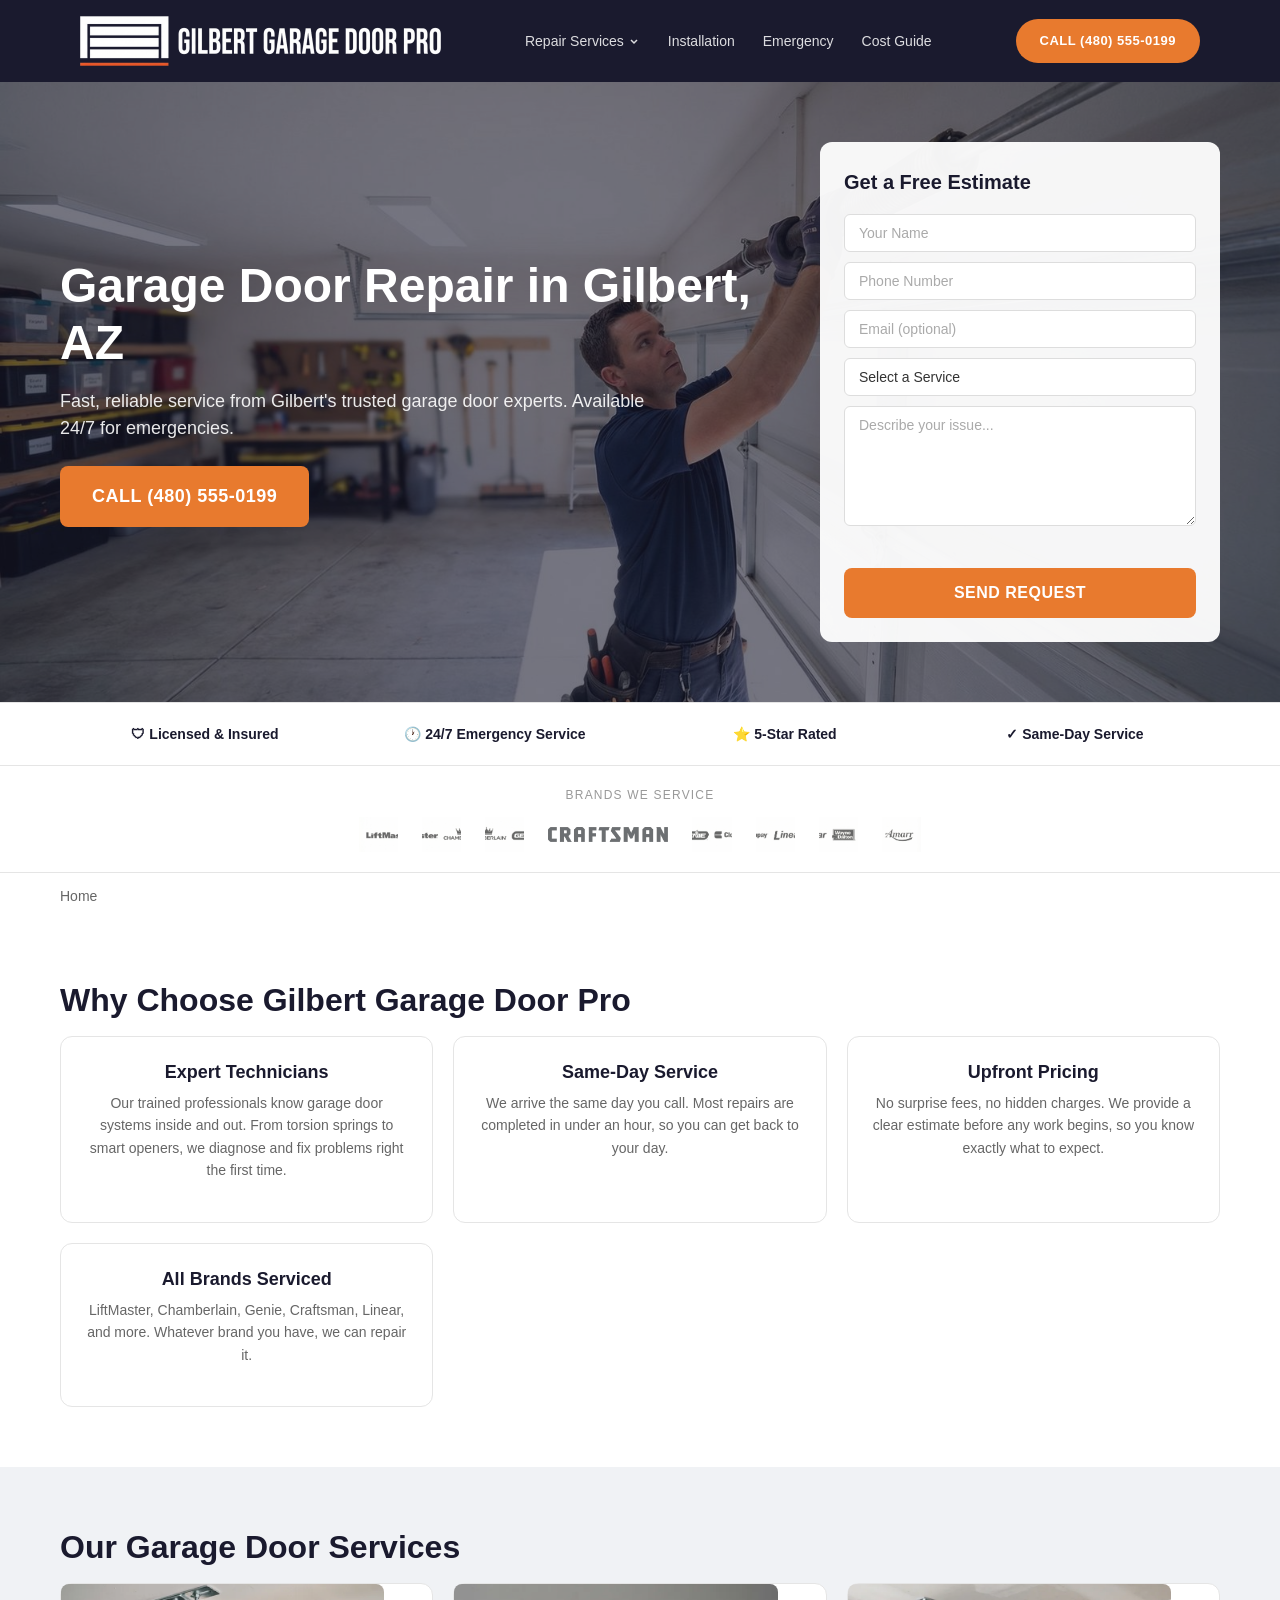
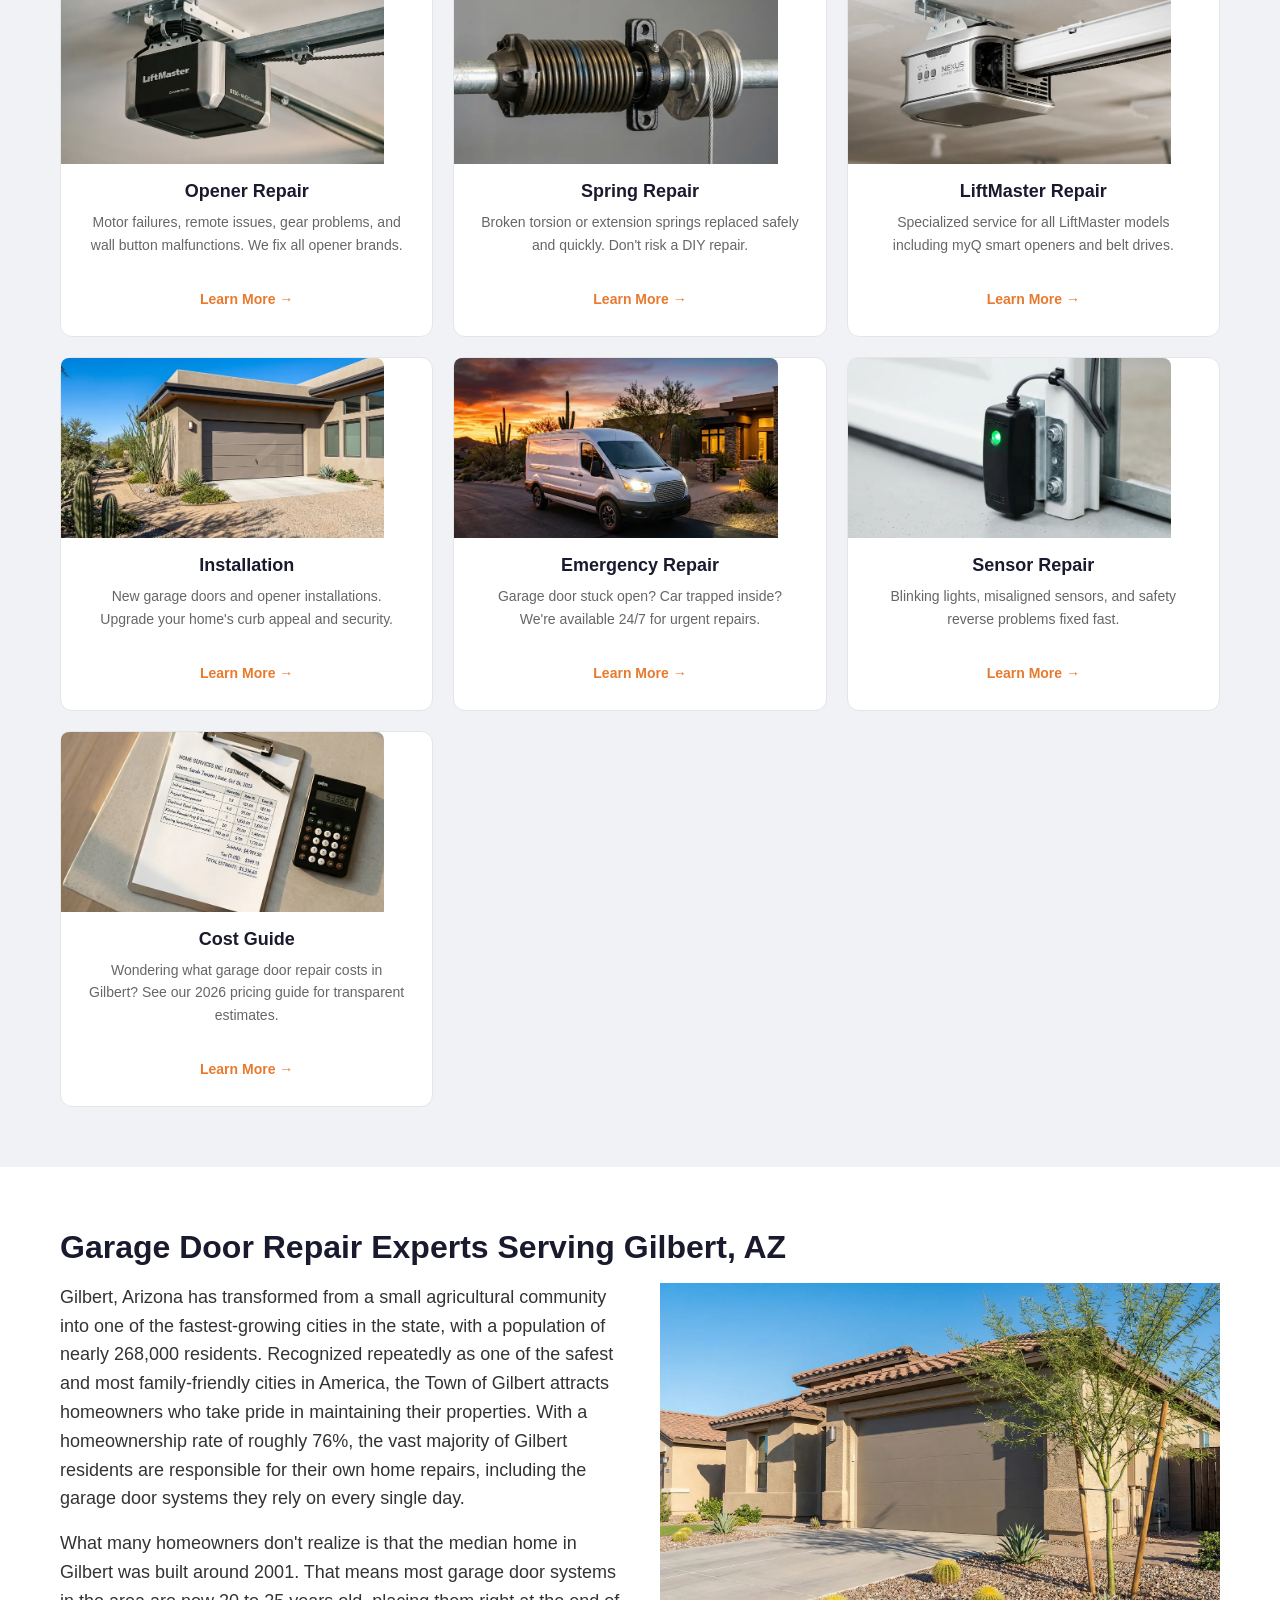
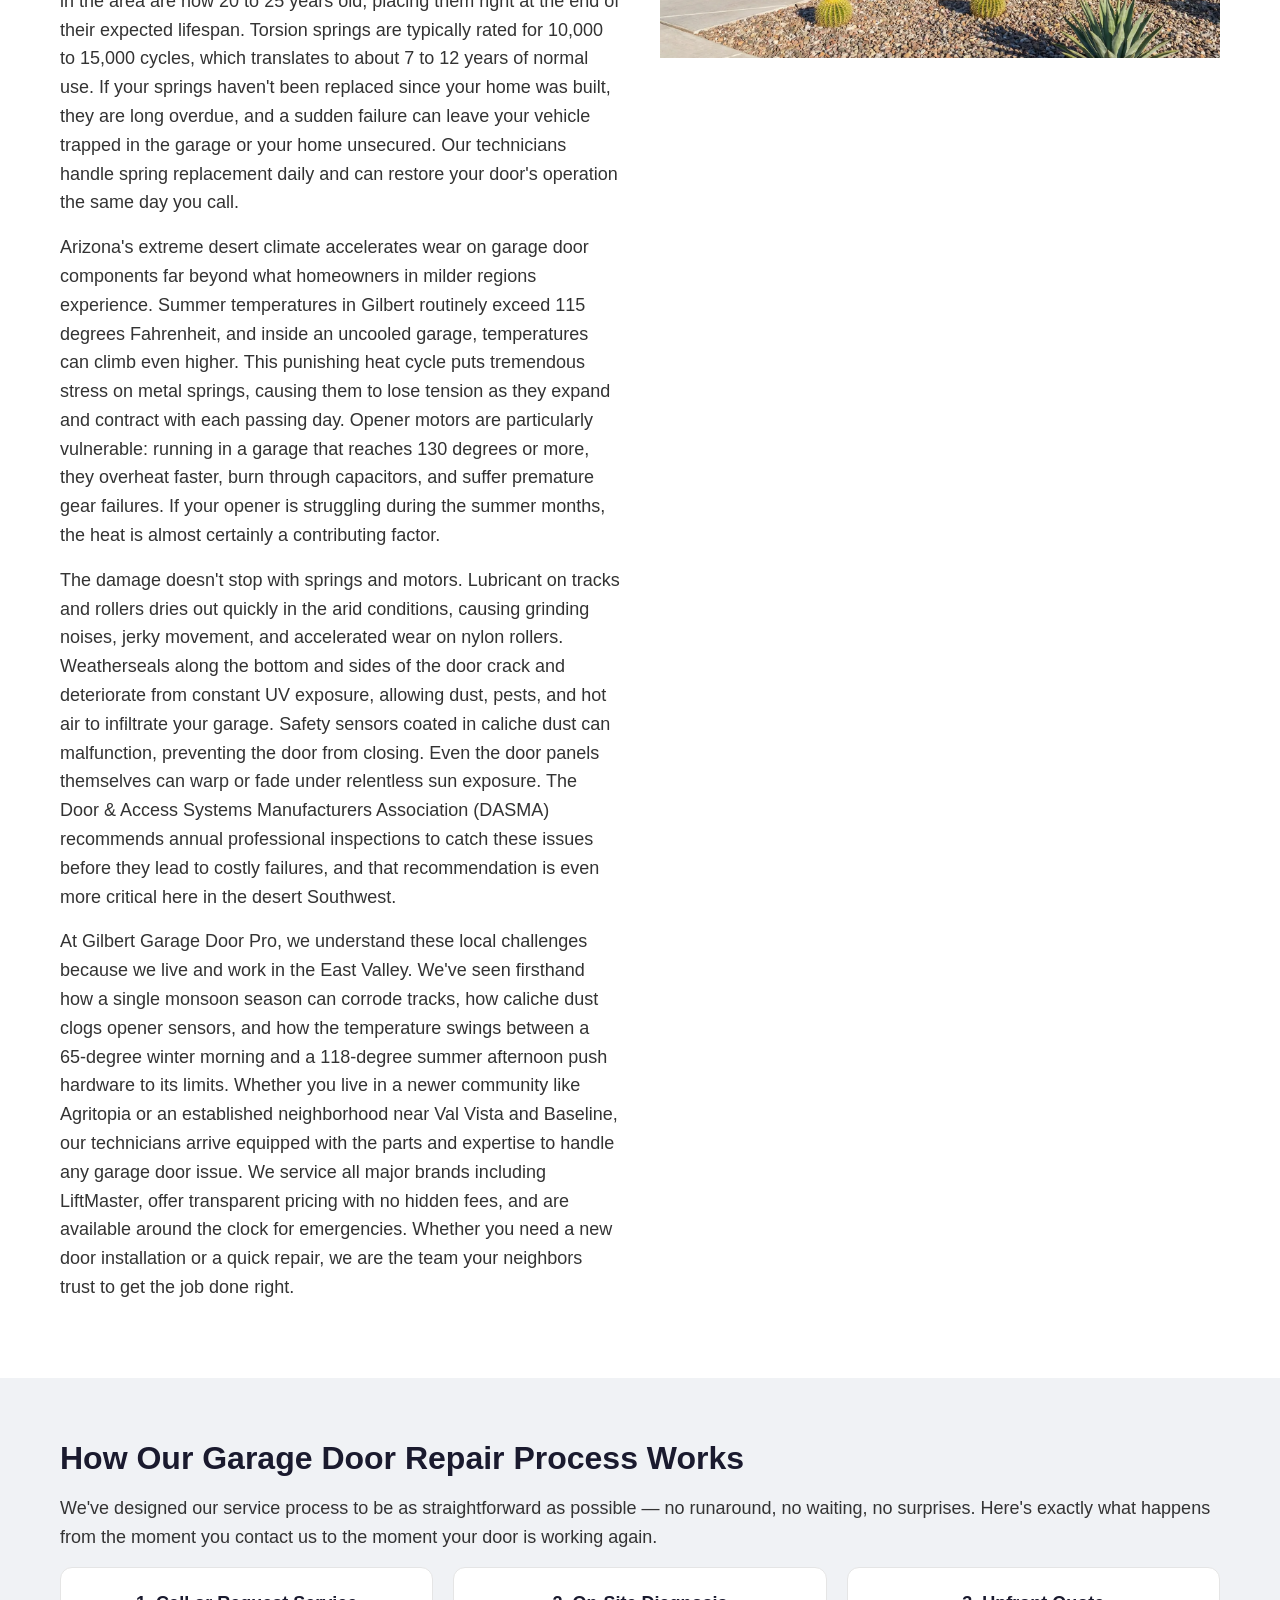
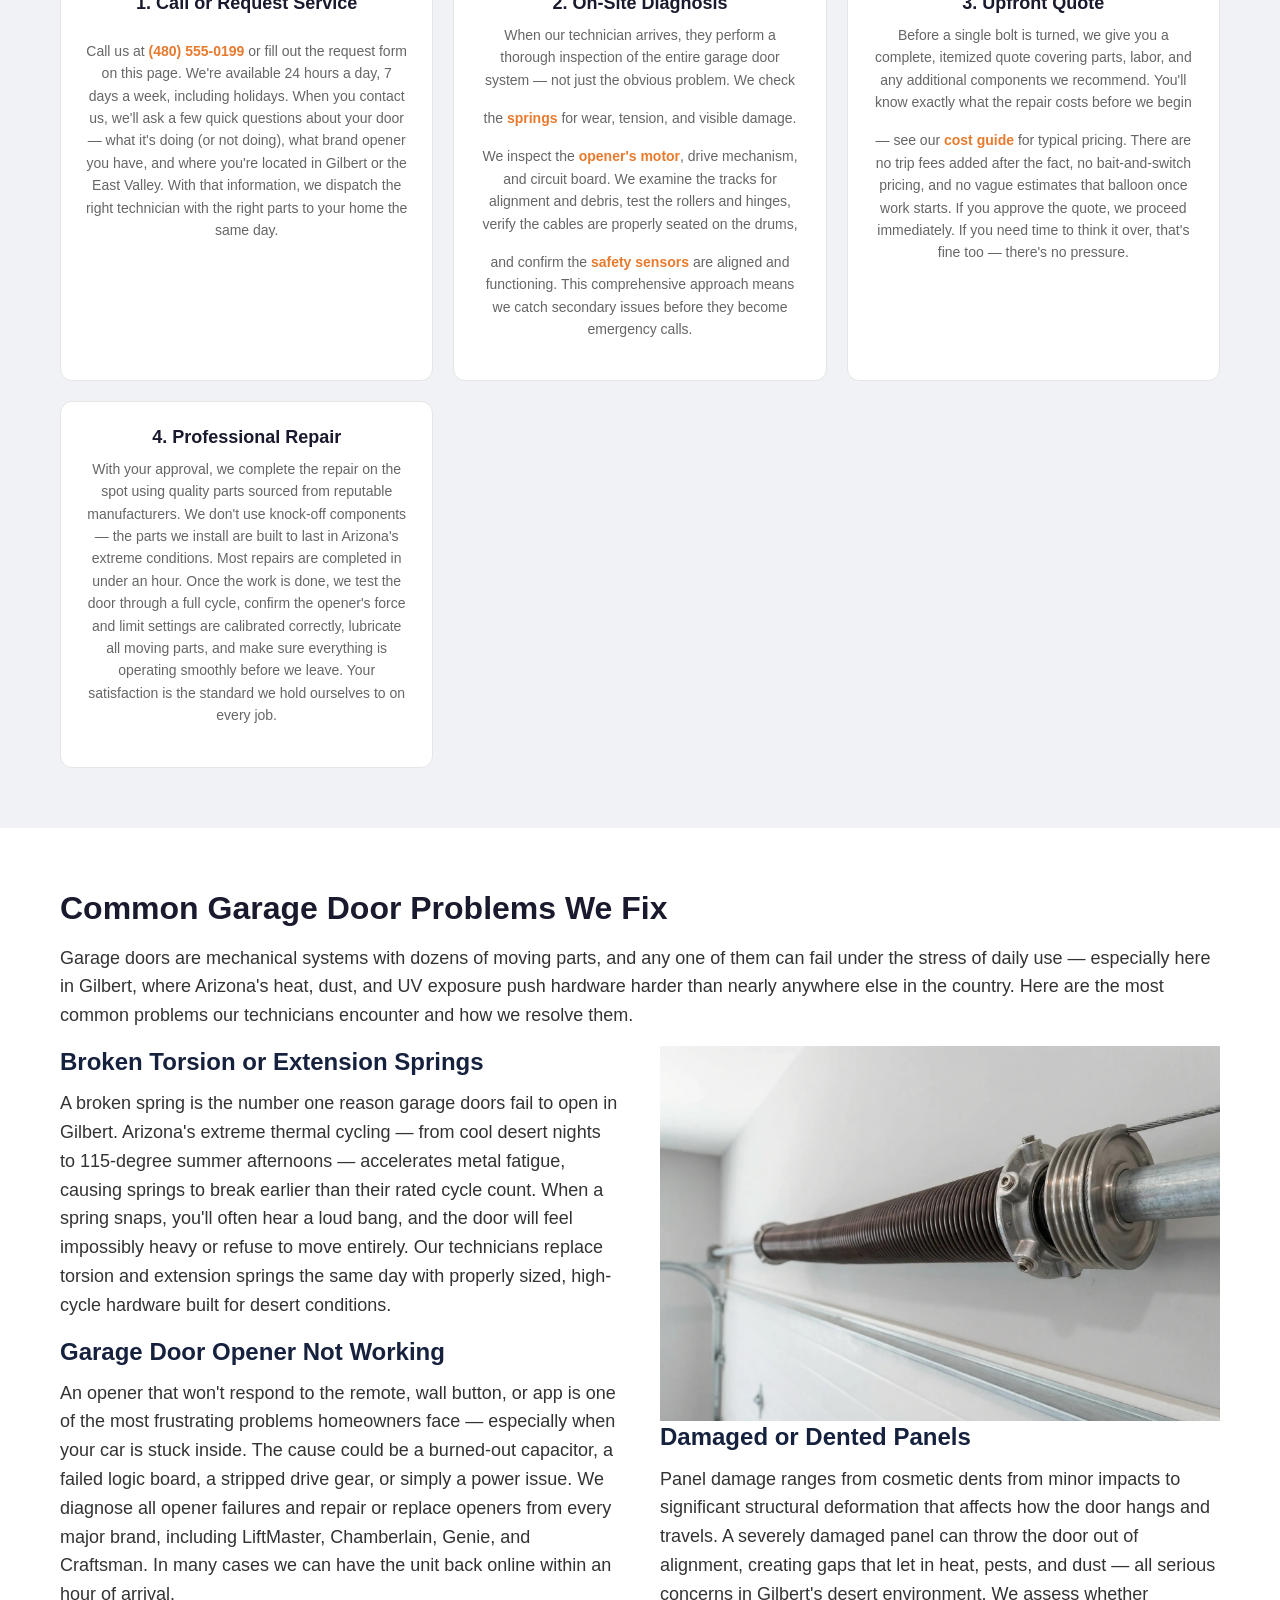
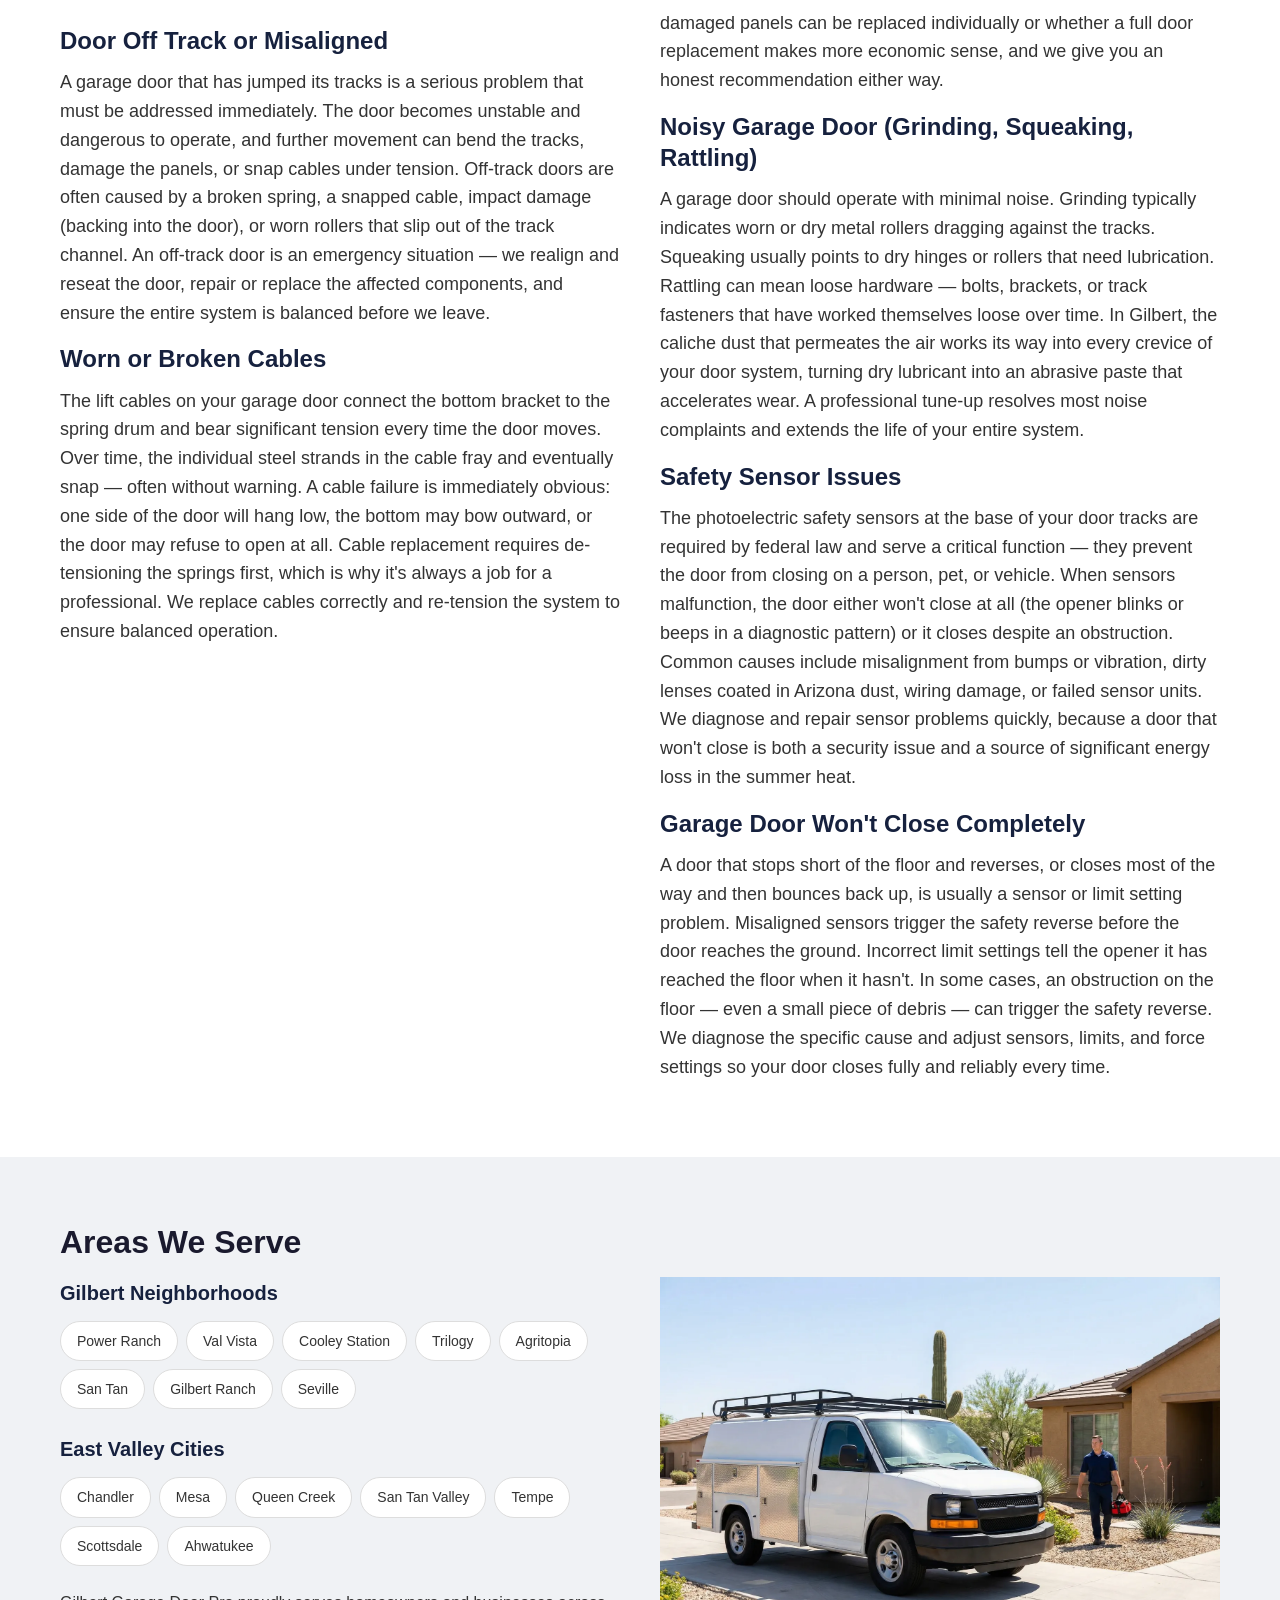
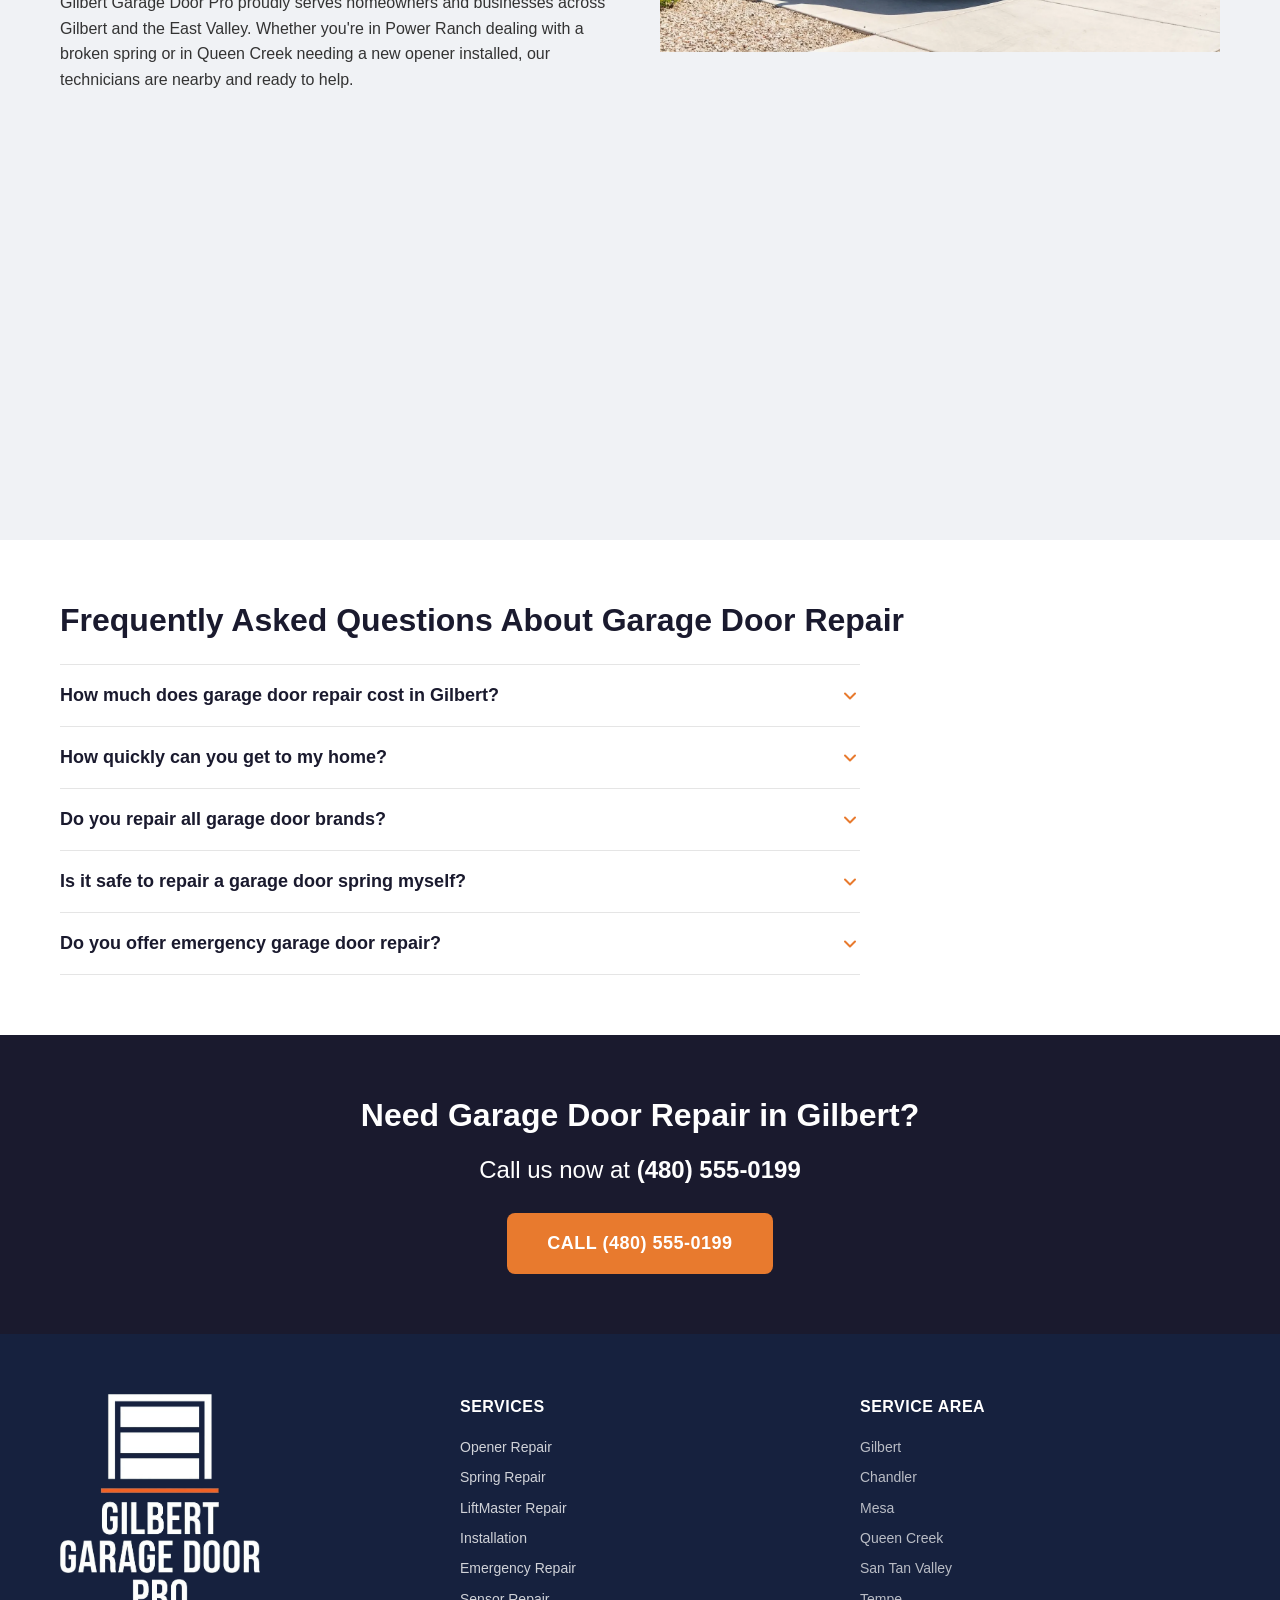
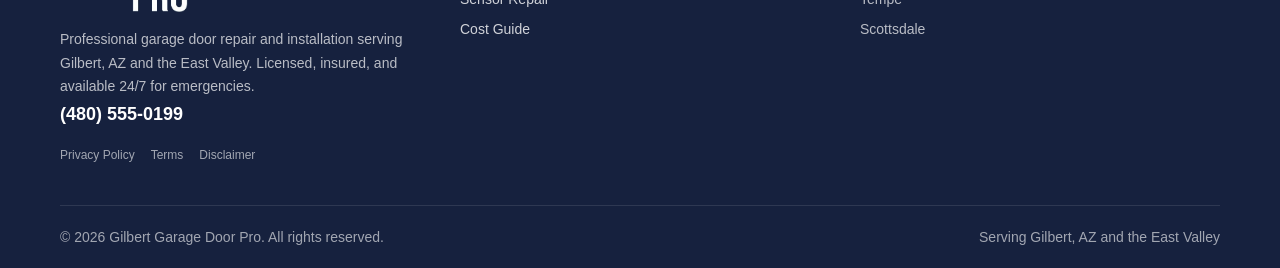
==== commit b08f947f: "feat: consolidate nav with dropdown, add individual linked brand logos on all pages" ====
--- a/index.html
+++ b/index.html
@@ -26,12 +26,17 @@
           <img src="images/logo_white.png" alt="Gilbert Garage Door Pro" width="200" height="28" style="height: 50px; width: auto;">
         </a>
         <nav class="nav-menu">
-          <a href="garage-door-opener-repair.html">Opener Repair</a>
-          <a href="garage-door-spring-repair.html">Spring Repair</a>
-          <a href="liftmaster-garage-door-repair.html">LiftMaster</a>
+          <div class="nav-dropdown">
+            <button class="nav-dropdown-toggle">Repair Services <svg class="dropdown-arrow" width="12" height="12" viewBox="0 0 12 12"><path d="M3 5L6 8L9 5" stroke="currentColor" stroke-width="1.5" fill="none"/></svg></button>
+            <div class="nav-dropdown-menu">
+              <a href="garage-door-opener-repair.html">Opener Repair</a>
+              <a href="garage-door-spring-repair.html">Spring Repair</a>
+              <a href="garage-door-sensor-repair.html">Sensor Repair</a>
+              <a href="liftmaster-garage-door-repair.html">LiftMaster Repair</a>
+            </div>
+          </div>
           <a href="garage-door-installation.html">Installation</a>
           <a href="emergency-garage-door-repair.html">Emergency</a>
-          <a href="garage-door-sensor-repair.html">Sensor Repair</a>
           <a href="garage-door-repair-cost.html">Cost Guide</a>
         </nav>
 
@@ -87,6 +92,39 @@
       <div class="trust-item">&#128336; 24/7 Emergency Service</div>
       <div class="trust-item">&#11088; 5-Star Rated</div>
       <div class="trust-item">&#10003; Same-Day Service</div>
+    </div>
+  </section>
+
+  <!-- Brands Bar -->
+  <section class="brands-bar">
+    <div class="container">
+      <p class="brands-label">Brands We Service</p>
+      <div class="brands-logos">
+        <a href="https://www.liftmaster.com/" target="_blank" rel="noopener" title="LiftMaster">
+          <img src="images/brands/liftmaster.png" alt="LiftMaster" width="120" height="40" loading="lazy">
+        </a>
+        <a href="https://www.chamberlain.com/" target="_blank" rel="noopener" title="Chamberlain">
+          <img src="images/brands/chamberlain.png" alt="Chamberlain" width="120" height="40" loading="lazy">
+        </a>
+        <a href="https://www.geniecompany.com/" target="_blank" rel="noopener" title="Genie">
+          <img src="images/brands/genie.png" alt="Genie" width="120" height="40" loading="lazy">
+        </a>
+        <a href="https://www.craftsman.com/" target="_blank" rel="noopener" title="Craftsman">
+          <img src="images/brands/craftsman.png" alt="Craftsman" width="120" height="40" loading="lazy">
+        </a>
+        <a href="https://www.clopaydoor.com/" target="_blank" rel="noopener" title="Clopay">
+          <img src="images/brands/clopay.png" alt="Clopay" width="120" height="40" loading="lazy">
+        </a>
+        <a href="https://www.linearproaccess.com/" target="_blank" rel="noopener" title="Linear">
+          <img src="images/brands/linear.png" alt="Linear" width="120" height="40" loading="lazy">
+        </a>
+        <a href="https://www.wayne-dalton.com/" target="_blank" rel="noopener" title="Wayne Dalton">
+          <img src="images/brands/wayne-dalton.png" alt="Wayne Dalton" width="120" height="40" loading="lazy">
+        </a>
+        <a href="https://www.amarr.com/" target="_blank" rel="noopener" title="Amarr">
+          <img src="images/brands/amarr.png" alt="Amarr" width="120" height="40" loading="lazy">
+        </a>
+      </div>
     </div>
   </section>
 
--- a/css/style.css
+++ b/css/style.css
@@ -251,6 +251,50 @@
   color: var(--orange);
 }
 
+/* Nav Dropdown */
+.nav-dropdown {
+  position: relative;
+}
+
+.nav-dropdown-toggle {
+  display: flex;
+  align-items: center;
+  gap: 4px;
+  color: rgba(255, 255, 255, 0.85);
+  font-size: 16px;
+  font-weight: 500;
+  padding: 12px 0;
+  border: none;
+  background: none;
+  cursor: pointer;
+  font-family: var(--font-stack);
+  text-decoration: none;
+}
+
+.dropdown-arrow {
+  transition: transform 0.2s ease;
+}
+
+.nav-dropdown:hover .dropdown-arrow,
+.nav-dropdown.open .dropdown-arrow {
+  transform: rotate(180deg);
+}
+
+.nav-dropdown-menu {
+  display: none;
+  padding: 8px 0;
+}
+
+/* Mobile: dropdown items show inline when parent is open */
+.nav-dropdown.open .nav-dropdown-menu {
+  display: block;
+}
+
+.nav-dropdown-menu a {
+  padding-left: 20px !important;
+  font-size: 15px !important;
+}
+
 /* >=1024px: Show desktop nav, phone; hide menu toggle */
 @media (min-width: 1024px) {
   .menu-toggle {
@@ -282,6 +326,50 @@
   .nav-menu a:hover {
     color: var(--white);
     background-color: rgba(255, 255, 255, 0.08);
+  }
+
+  .nav-dropdown-toggle {
+    color: rgba(255, 255, 255, 0.85);
+    font-size: 14px;
+    padding: 8px 14px;
+    border-radius: 4px;
+  }
+
+  .nav-dropdown-toggle:hover {
+    color: var(--white);
+    background-color: rgba(255, 255, 255, 0.08);
+  }
+
+  .nav-dropdown-menu {
+    display: none;
+    position: absolute;
+    top: 100%;
+    left: 0;
+    background-color: var(--charcoal);
+    border-radius: 8px;
+    box-shadow: 0 8px 24px rgba(0, 0, 0, 0.3);
+    min-width: 220px;
+    padding: 8px 0;
+    z-index: 100;
+  }
+
+  .nav-dropdown:hover .nav-dropdown-menu {
+    display: block;
+  }
+
+  .nav-dropdown-menu a {
+    display: block;
+    color: rgba(255, 255, 255, 0.85) !important;
+    font-size: 14px !important;
+    padding: 10px 20px !important;
+    border-bottom: none !important;
+    border-radius: 0 !important;
+    white-space: nowrap;
+  }
+
+  .nav-dropdown-menu a:hover {
+    background-color: rgba(255, 255, 255, 0.08) !important;
+    color: var(--white) !important;
   }
 
   .header-phone {
@@ -1423,11 +1511,30 @@
   margin-bottom: 12px;
 }
 
-.brands-bar img {
-  max-width: 600px;
-  margin: 0 auto;
-  display: block;
-  opacity: 0.7;
+.brands-logos {
+  display: flex;
+  flex-wrap: wrap;
+  justify-content: center;
+  align-items: center;
+  gap: 24px;
+}
+
+.brands-logos a {
+  display: flex;
+  align-items: center;
+  opacity: 0.6;
+  transition: opacity 0.2s ease;
+}
+
+.brands-logos a:hover {
+  opacity: 1;
+}
+
+.brands-logos img {
+  height: 35px;
+  width: auto;
+  max-width: 120px;
+  object-fit: contain;
 }
 
 /* ------------------------------------------------------------
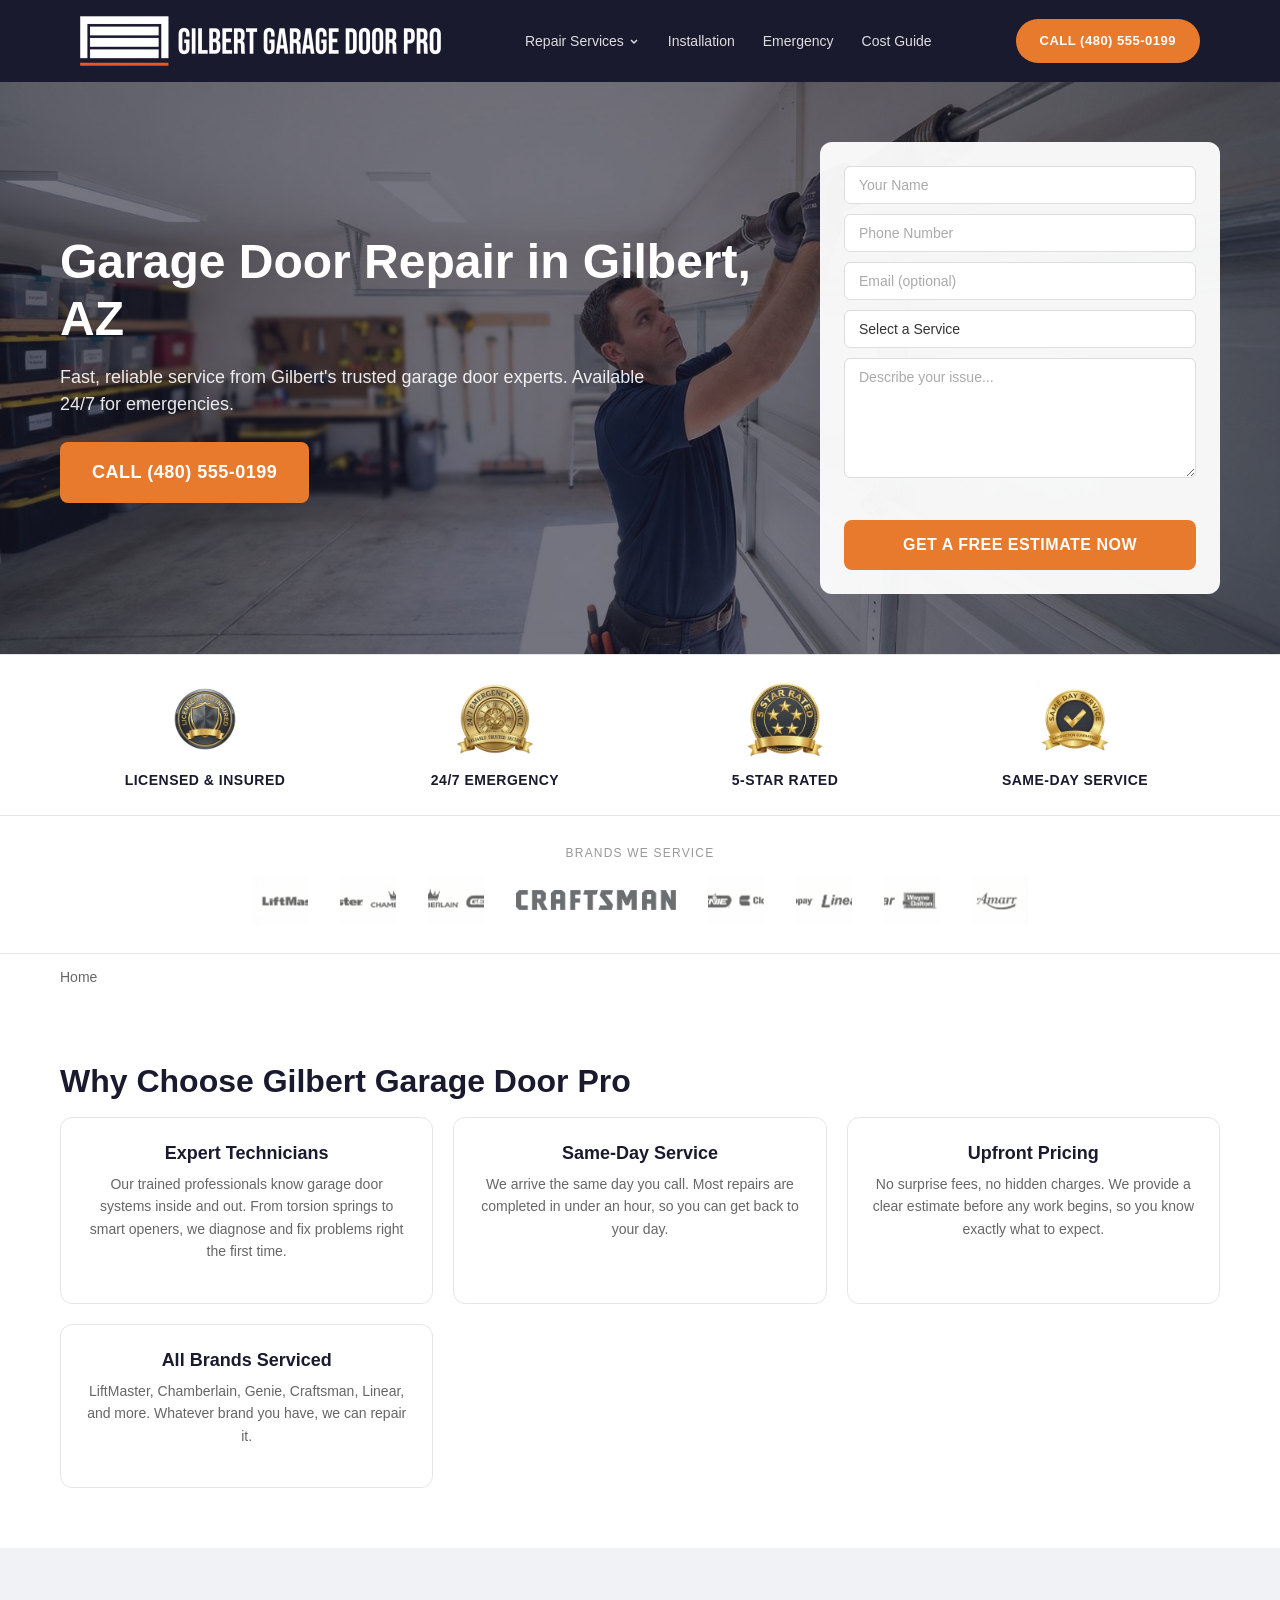
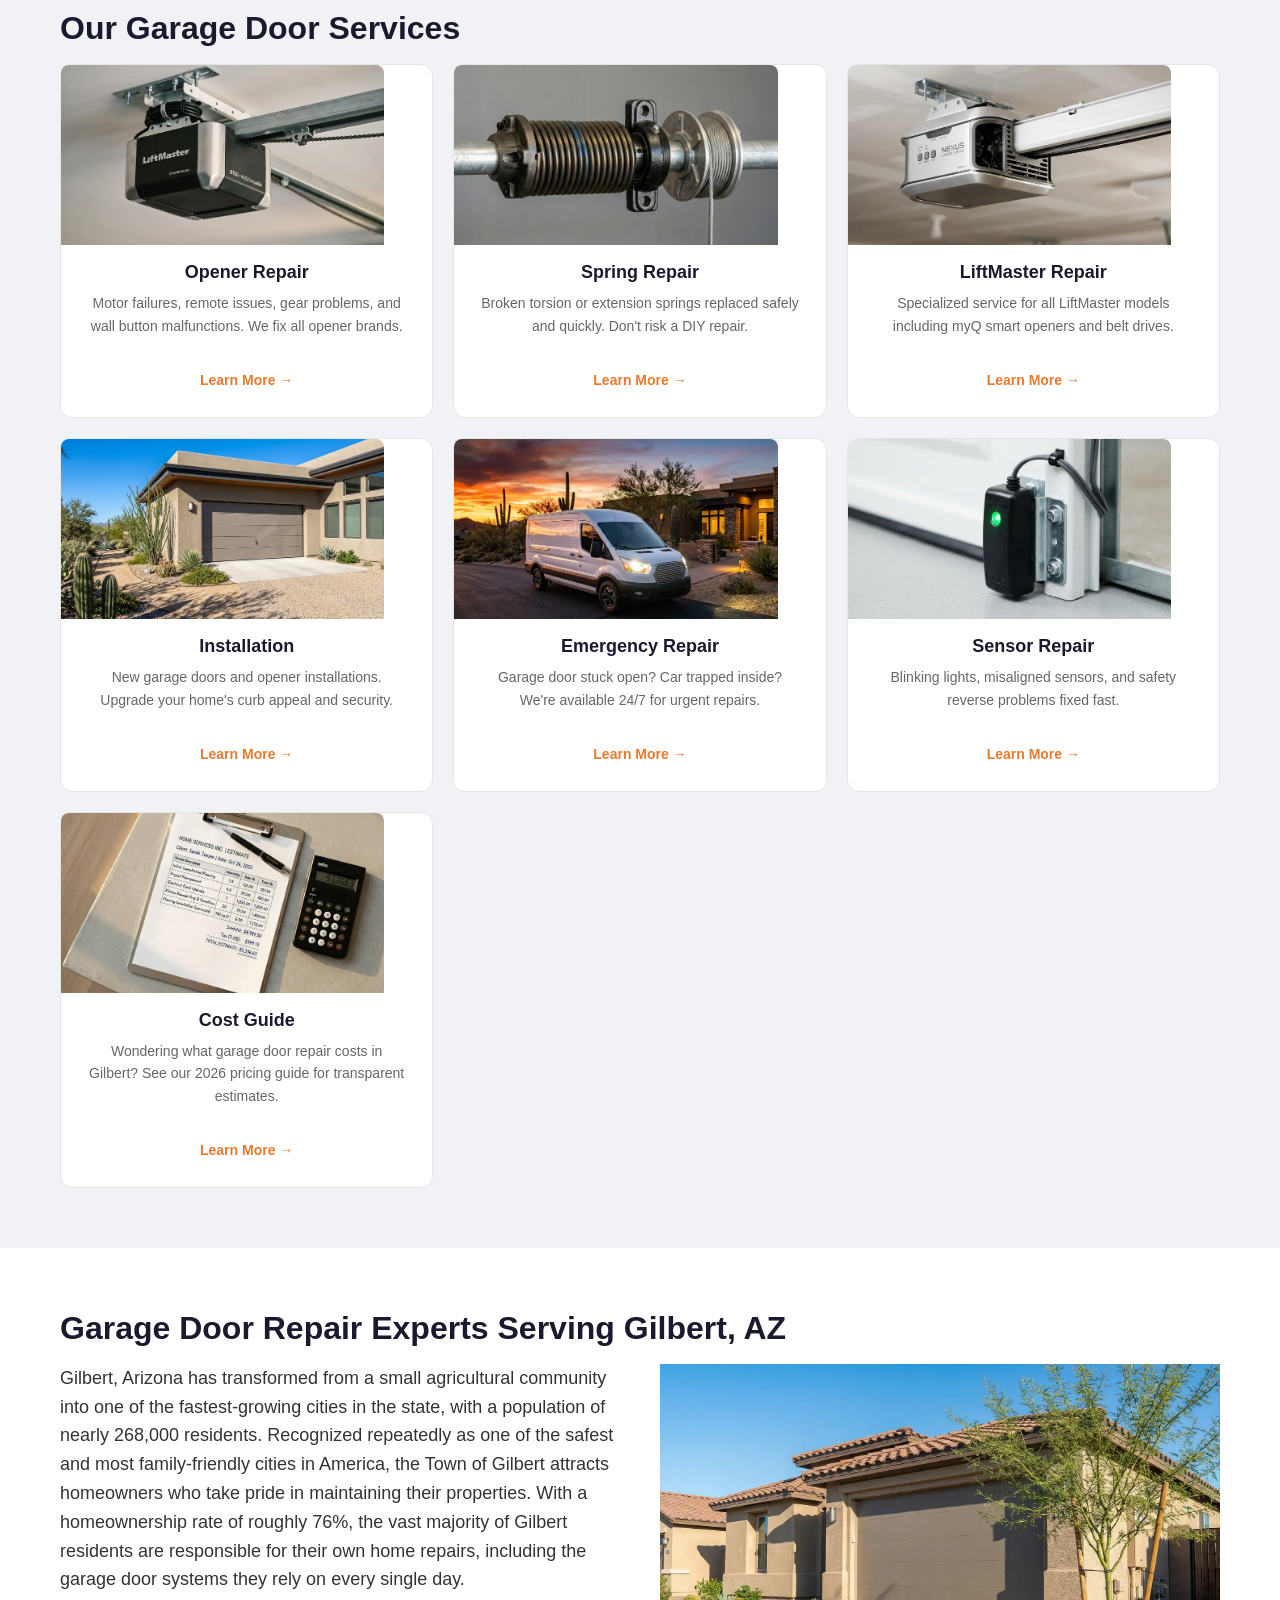
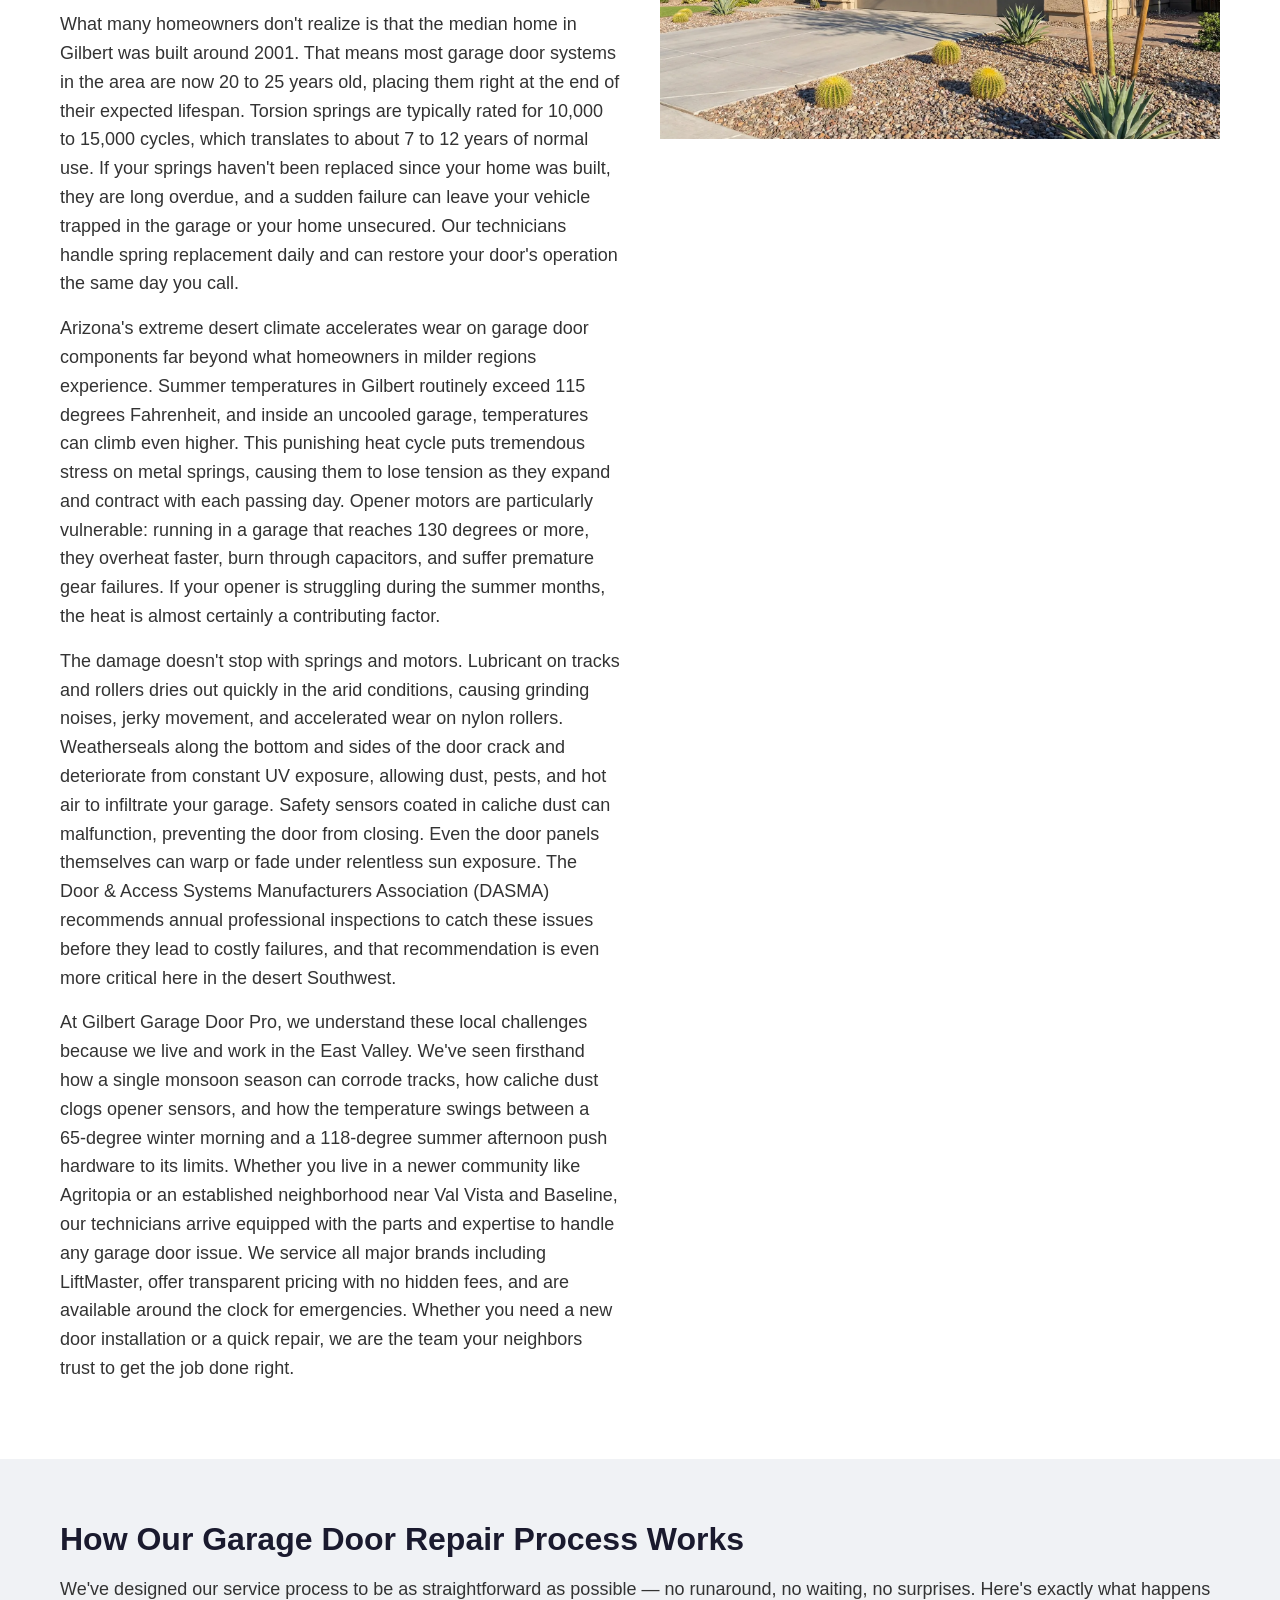
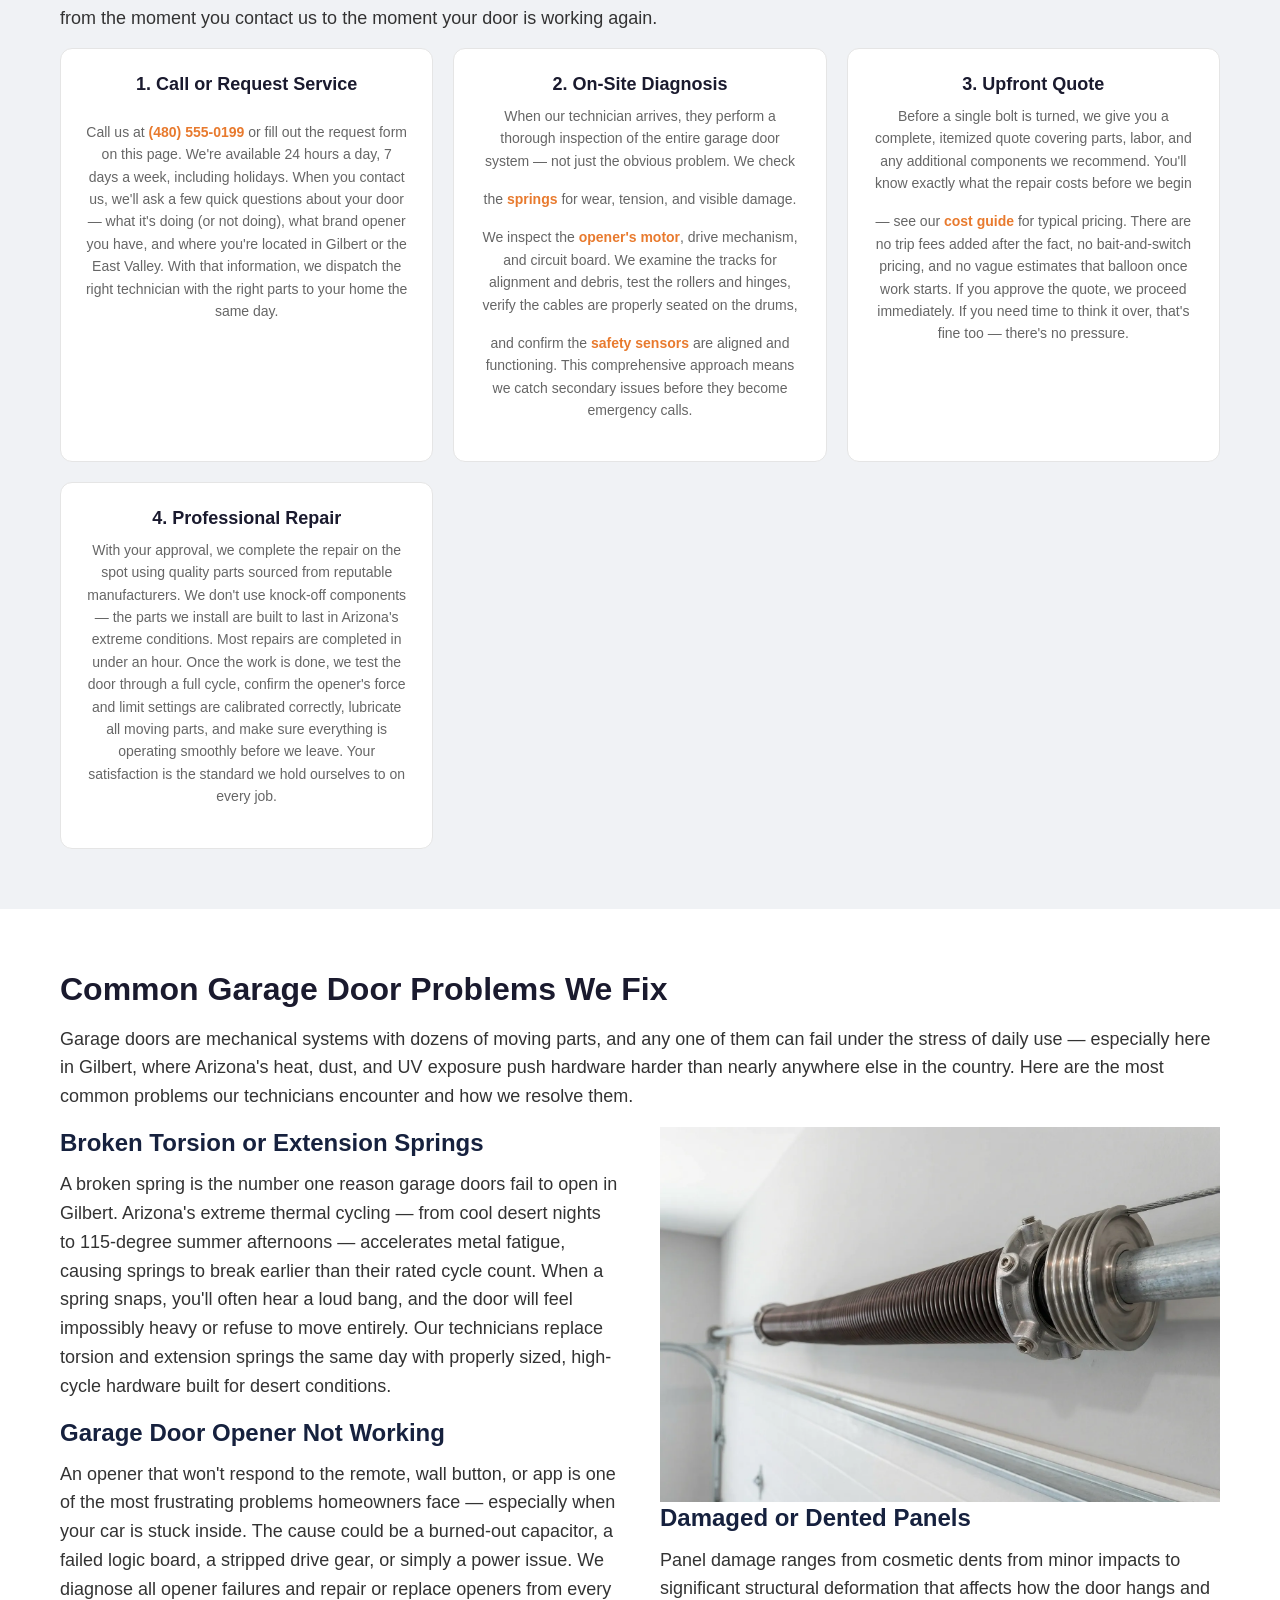
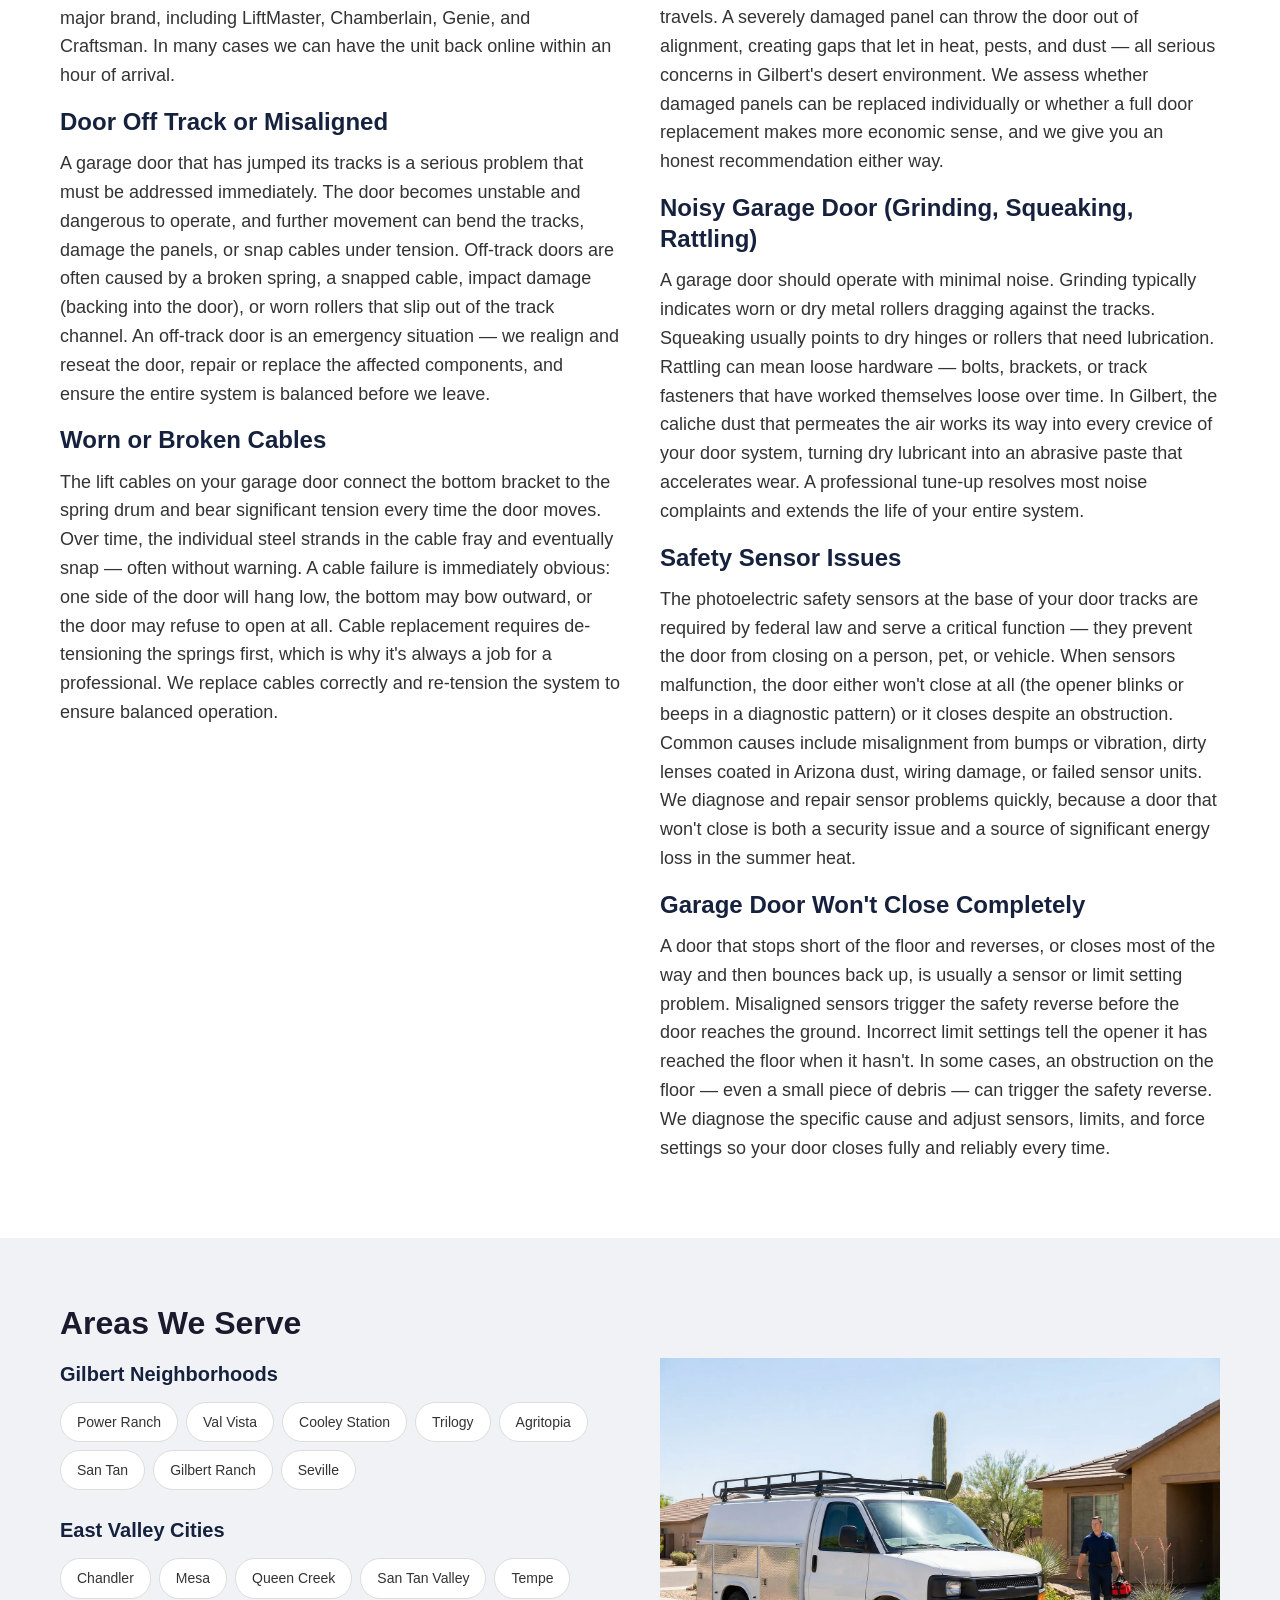
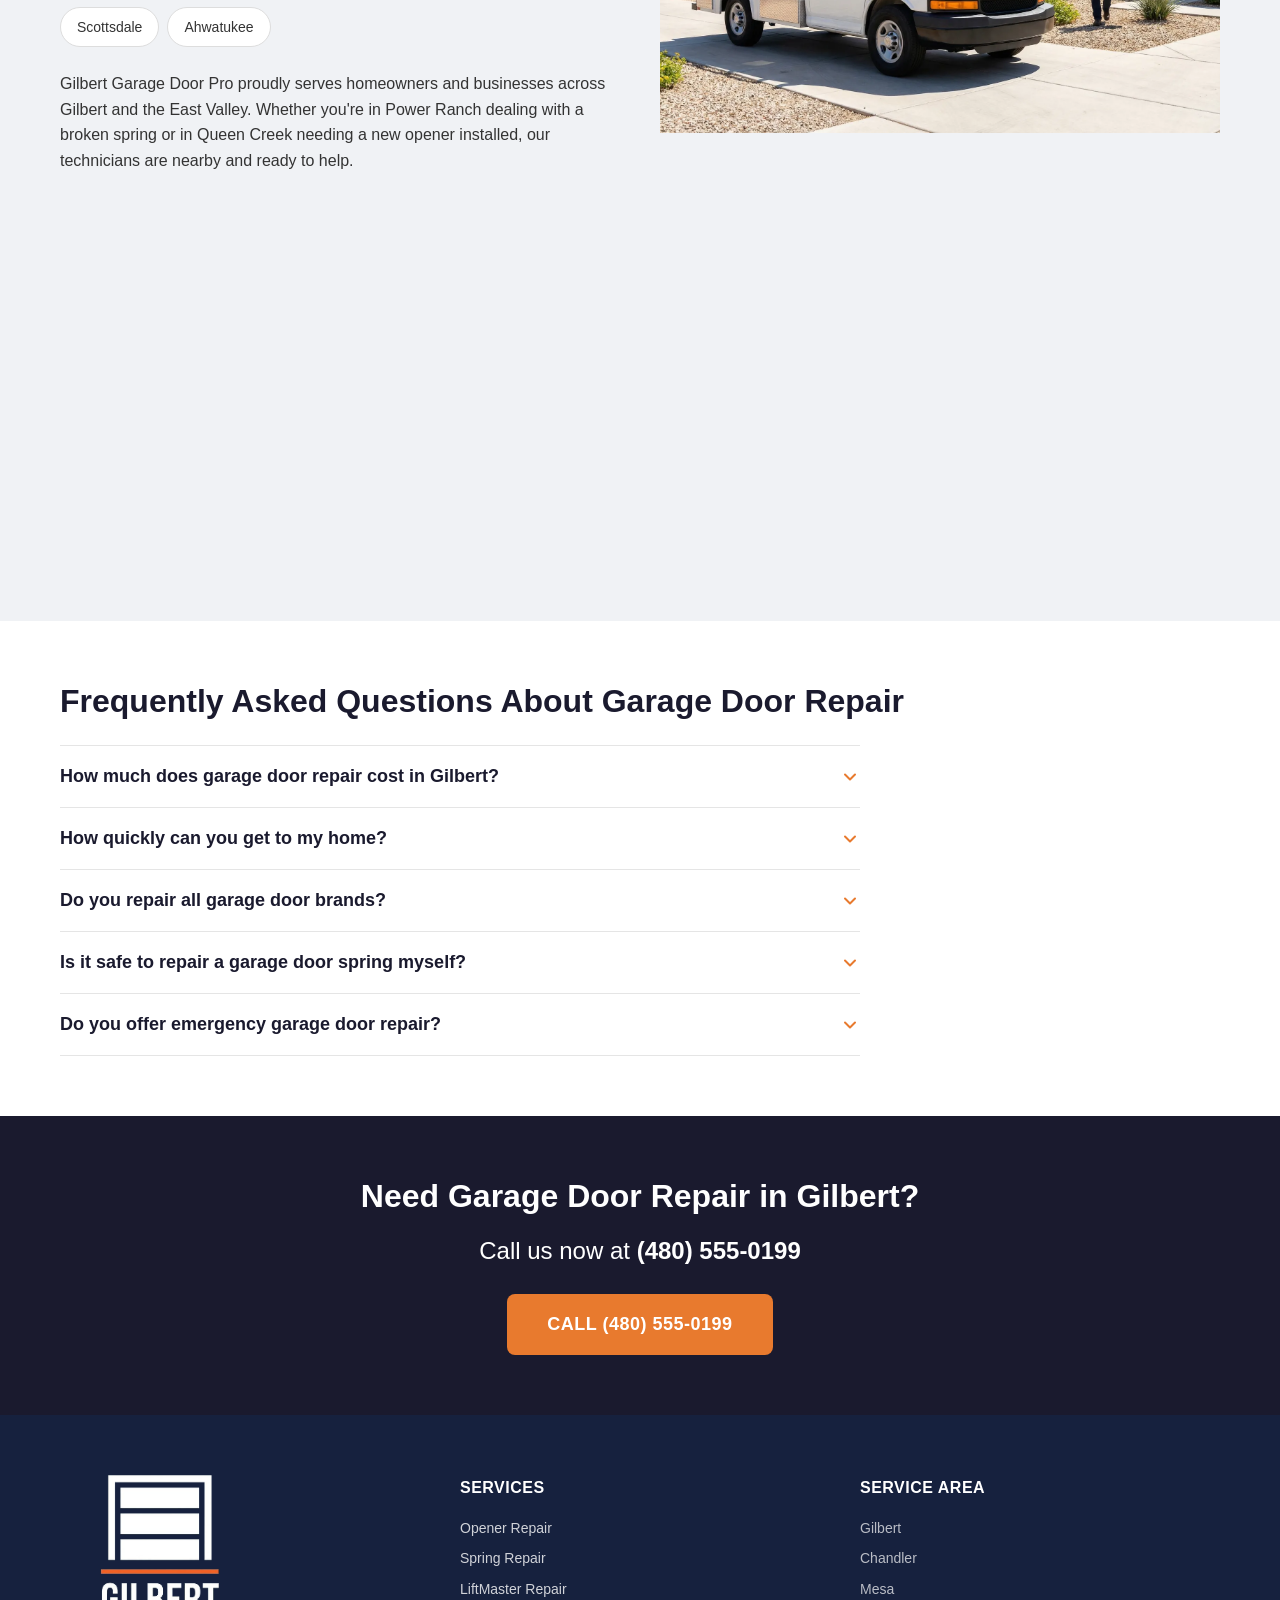
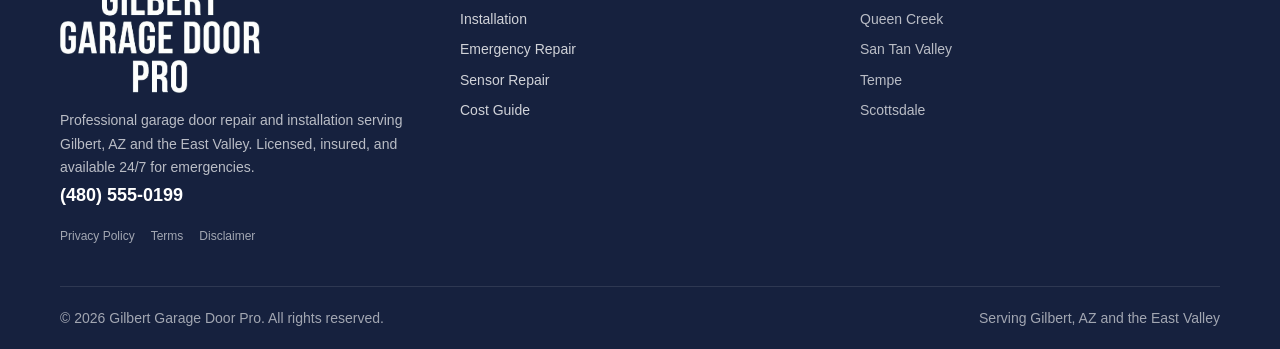
==== commit dacbaa70: "feat: professional trust badge graphics, update form CTA, enlarge brand logos" ====
--- a/index.html
+++ b/index.html
@@ -61,7 +61,6 @@
             <a href="tel:+14805550199" class="btn-primary">Call (480) 555-0199</a>
           </div>
           <div class="hero-form">
-            <h3>Get a Free Estimate</h3>
             <form class="contact-form" action="#" method="POST">
               <input type="text" name="name" placeholder="Your Name" required>
               <input type="tel" name="phone" placeholder="Phone Number" required>
@@ -77,7 +76,7 @@
                 <option value="other">Other</option>
               </select>
               <textarea name="message" placeholder="Describe your issue..." rows="3"></textarea>
-              <button type="submit" class="btn-primary">Send Request</button>
+              <button type="submit" class="btn-primary">Get a Free Estimate Now</button>
             </form>
           </div>
         </div>
@@ -88,10 +87,34 @@
   <!-- Trust Bar -->
   <section class="trust-bar">
     <div class="container">
-      <div class="trust-item">&#128737; Licensed &amp; Insured</div>
-      <div class="trust-item">&#128336; 24/7 Emergency Service</div>
-      <div class="trust-item">&#11088; 5-Star Rated</div>
-      <div class="trust-item">&#10003; Same-Day Service</div>
+      <div class="trust-item">
+        <picture>
+          <source srcset="images/badges/badge_licensed.webp" type="image/webp">
+          <img src="images/badges/badge_licensed.png" alt="Licensed and Insured" width="80" height="80" loading="lazy">
+        </picture>
+        <span class="trust-label">Licensed &amp; Insured</span>
+      </div>
+      <div class="trust-item">
+        <picture>
+          <source srcset="images/badges/badge_emergency.webp" type="image/webp">
+          <img src="images/badges/badge_emergency.png" alt="24/7 Emergency Service" width="80" height="80" loading="lazy">
+        </picture>
+        <span class="trust-label">24/7 Emergency</span>
+      </div>
+      <div class="trust-item">
+        <picture>
+          <source srcset="images/badges/badge_rated.webp" type="image/webp">
+          <img src="images/badges/badge_rated.png" alt="5 Star Rated" width="80" height="80" loading="lazy">
+        </picture>
+        <span class="trust-label">5-Star Rated</span>
+      </div>
+      <div class="trust-item">
+        <picture>
+          <source srcset="images/badges/badge_sameday.webp" type="image/webp">
+          <img src="images/badges/badge_sameday.png" alt="Same Day Service" width="80" height="80" loading="lazy">
+        </picture>
+        <span class="trust-label">Same-Day Service</span>
+      </div>
     </div>
   </section>
 
--- a/css/style.css
+++ b/css/style.css
@@ -469,19 +469,41 @@
 
 .trust-item {
   display: flex;
+  flex-direction: column;
   align-items: center;
   justify-content: center;
   text-align: center;
   width: 50%;
-  padding: 20px 12px;
-  font-size: 14px;
-  font-weight: 600;
+  padding: 24px 12px;
+  gap: 10px;
+}
+
+.trust-item img {
+  width: 70px;
+  height: 70px;
+  object-fit: contain;
+}
+
+.trust-label {
+  font-size: 13px;
+  font-weight: 700;
   color: var(--charcoal);
+  text-transform: uppercase;
+  letter-spacing: 0.5px;
 }
 
 @media (min-width: 768px) {
   .trust-item {
     width: 25%;
+  }
+
+  .trust-item img {
+    width: 80px;
+    height: 80px;
+  }
+
+  .trust-label {
+    font-size: 14px;
   }
 }
 
@@ -1498,7 +1520,7 @@
    ------------------------------------------------------------ */
 .brands-bar {
   background: var(--white);
-  padding: 20px 0;
+  padding: 28px 0;
   border-bottom: 1px solid #e5e5e5;
 }
 
@@ -1516,7 +1538,7 @@
   flex-wrap: wrap;
   justify-content: center;
   align-items: center;
-  gap: 24px;
+  gap: 32px;
 }
 
 .brands-logos a {
@@ -1531,9 +1553,9 @@
 }
 
 .brands-logos img {
-  height: 35px;
+  height: 50px;
   width: auto;
-  max-width: 120px;
+  max-width: 160px;
   object-fit: contain;
 }
 
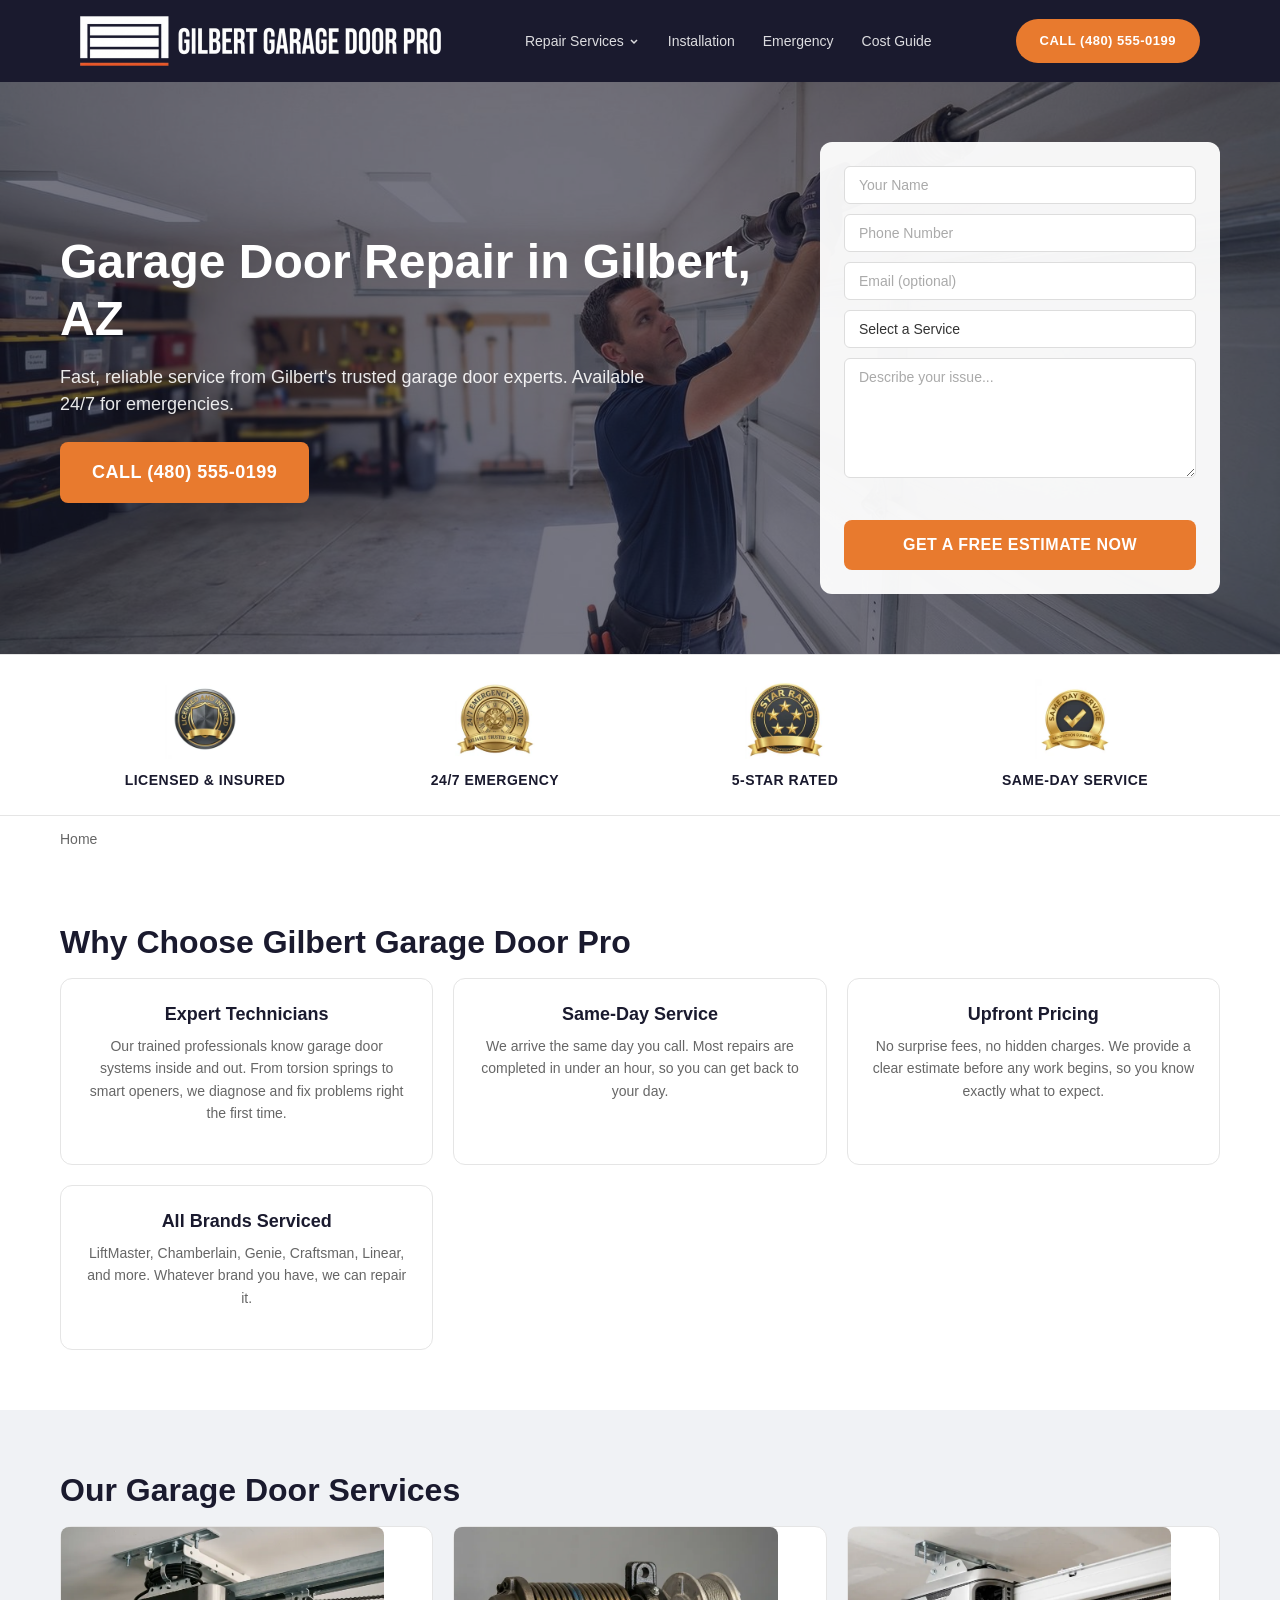
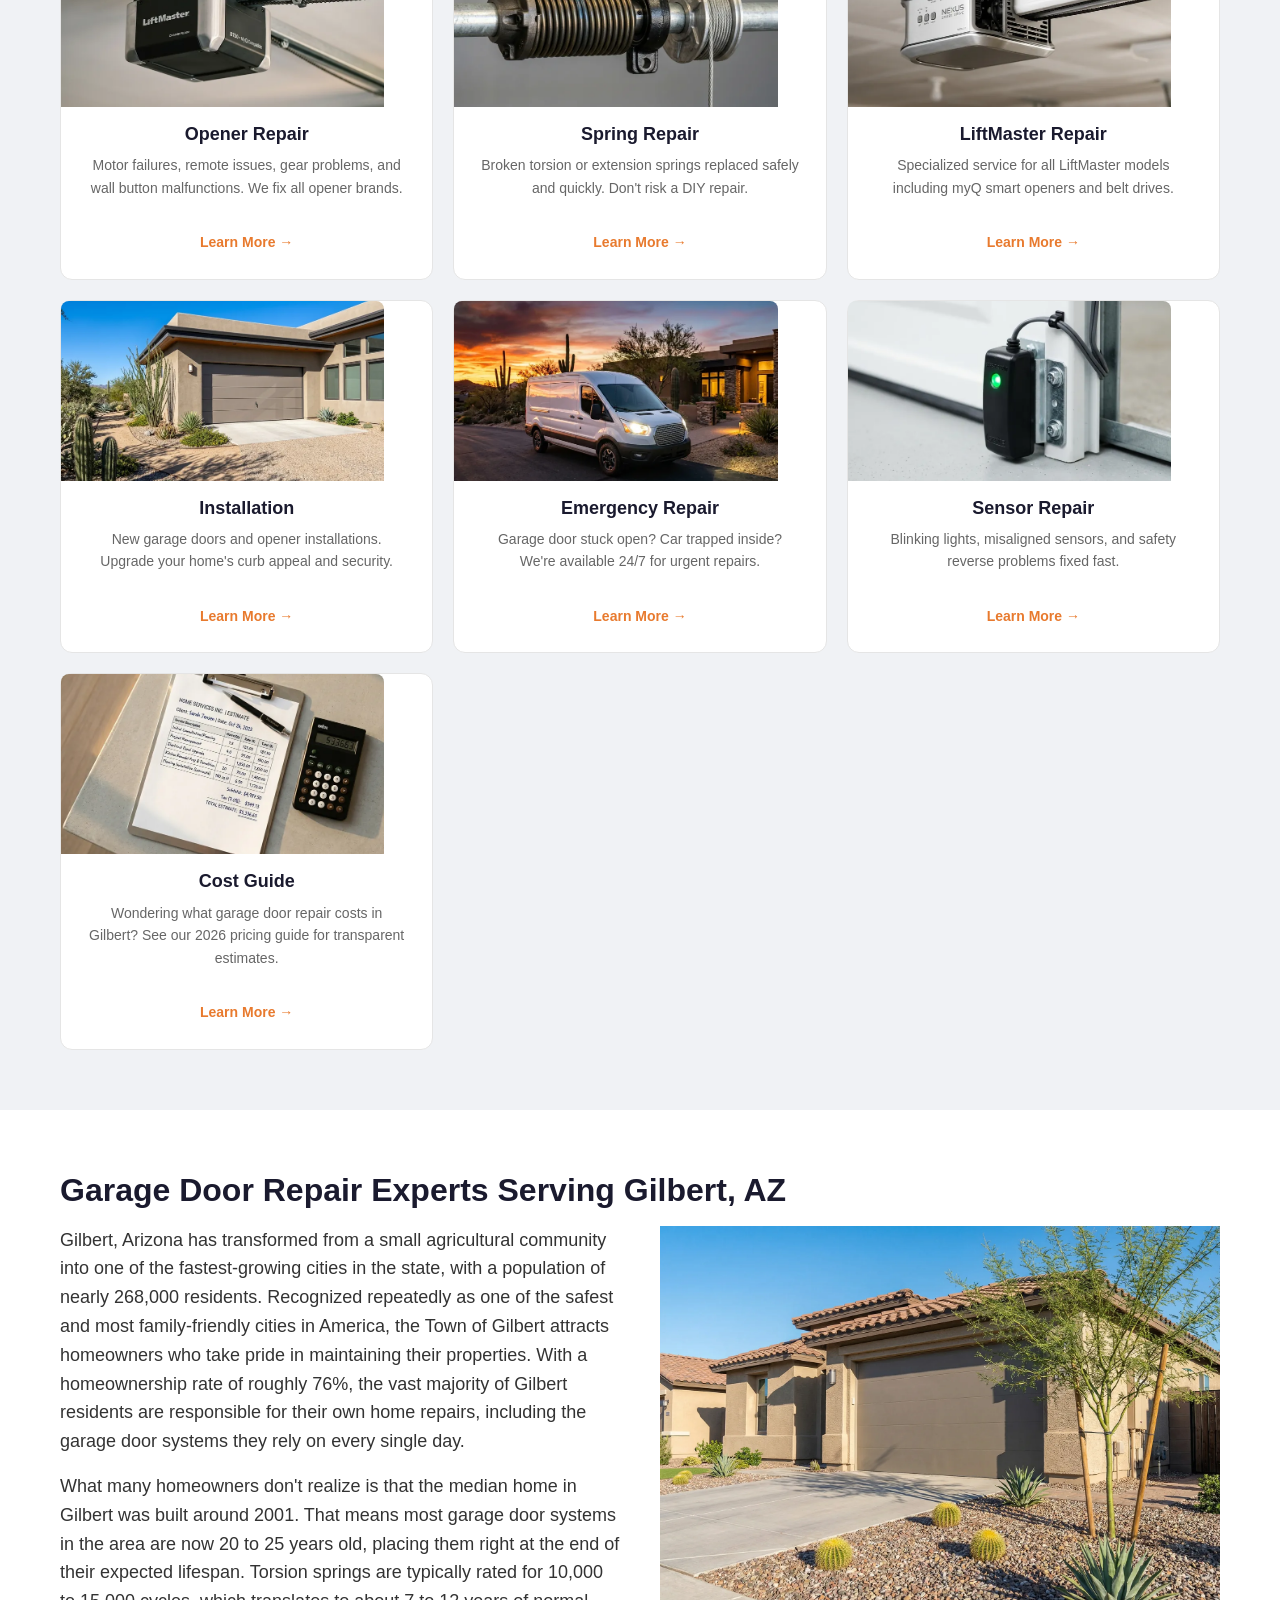
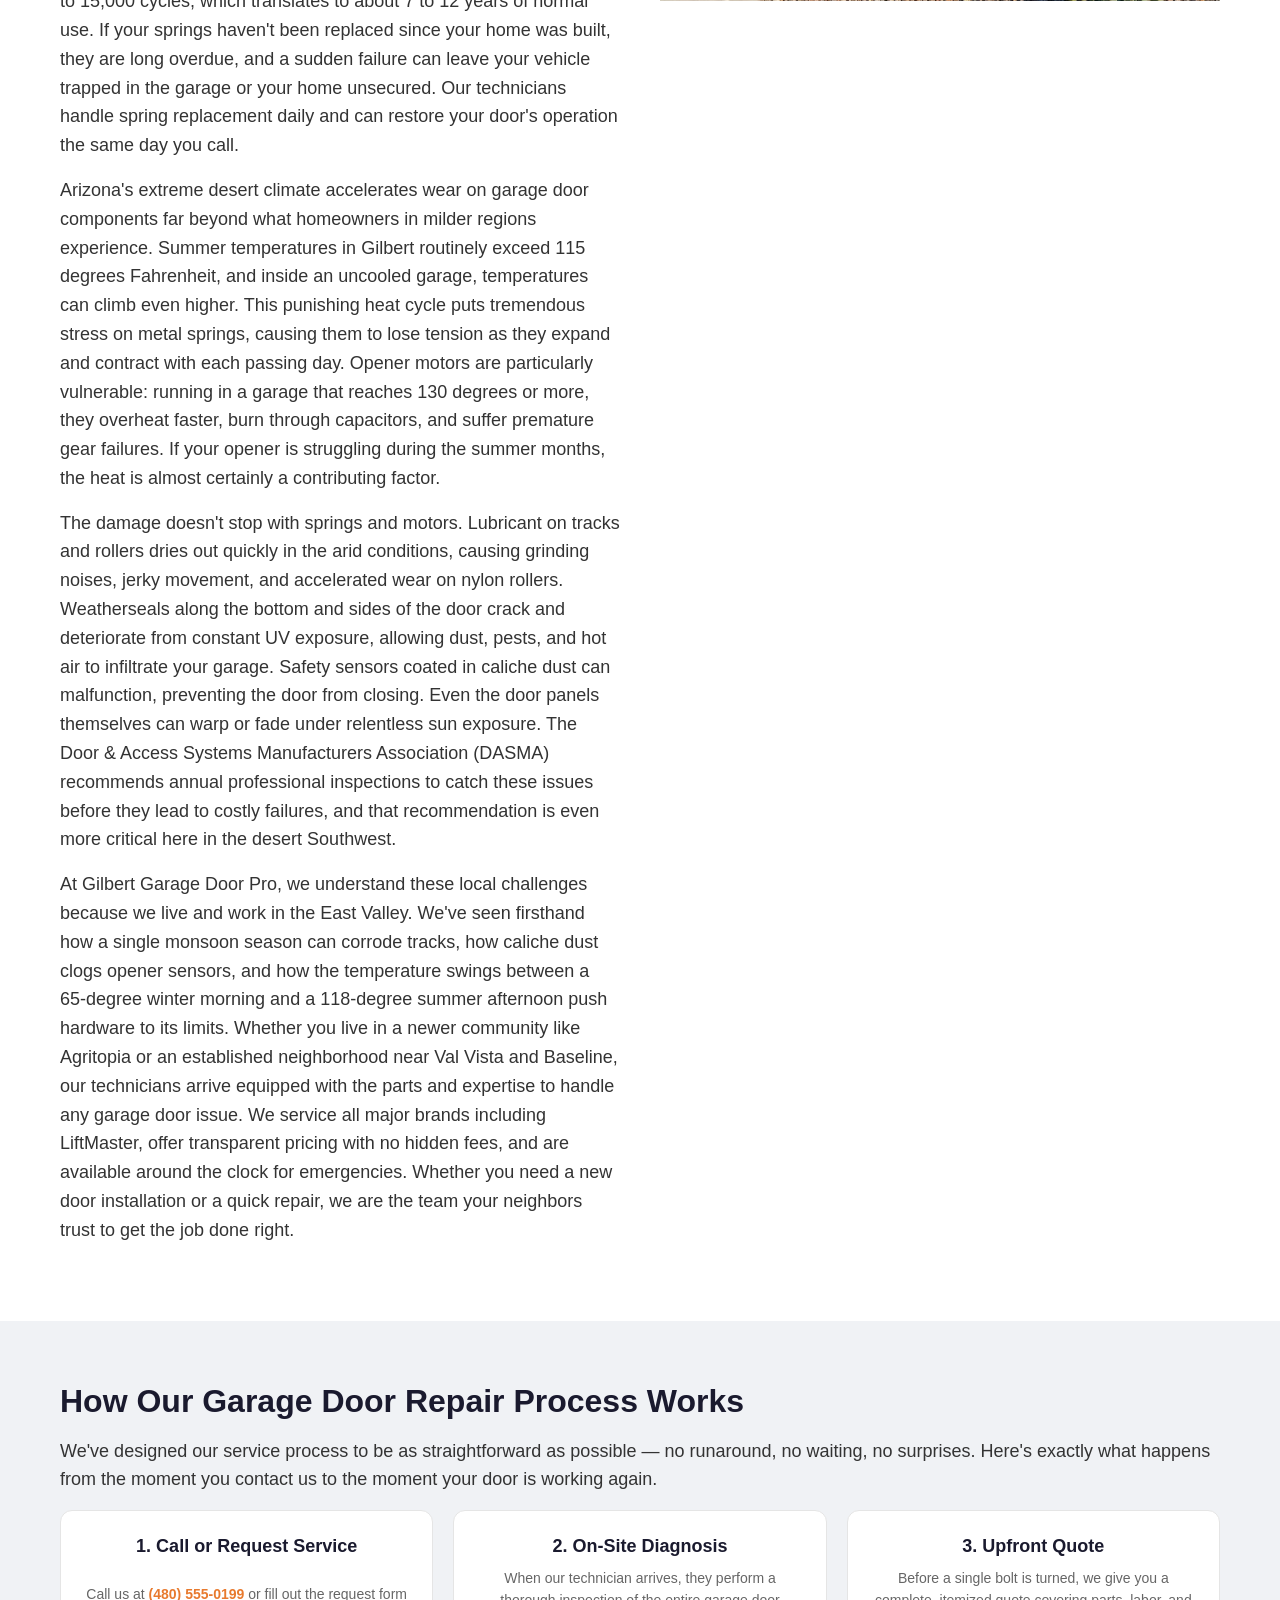
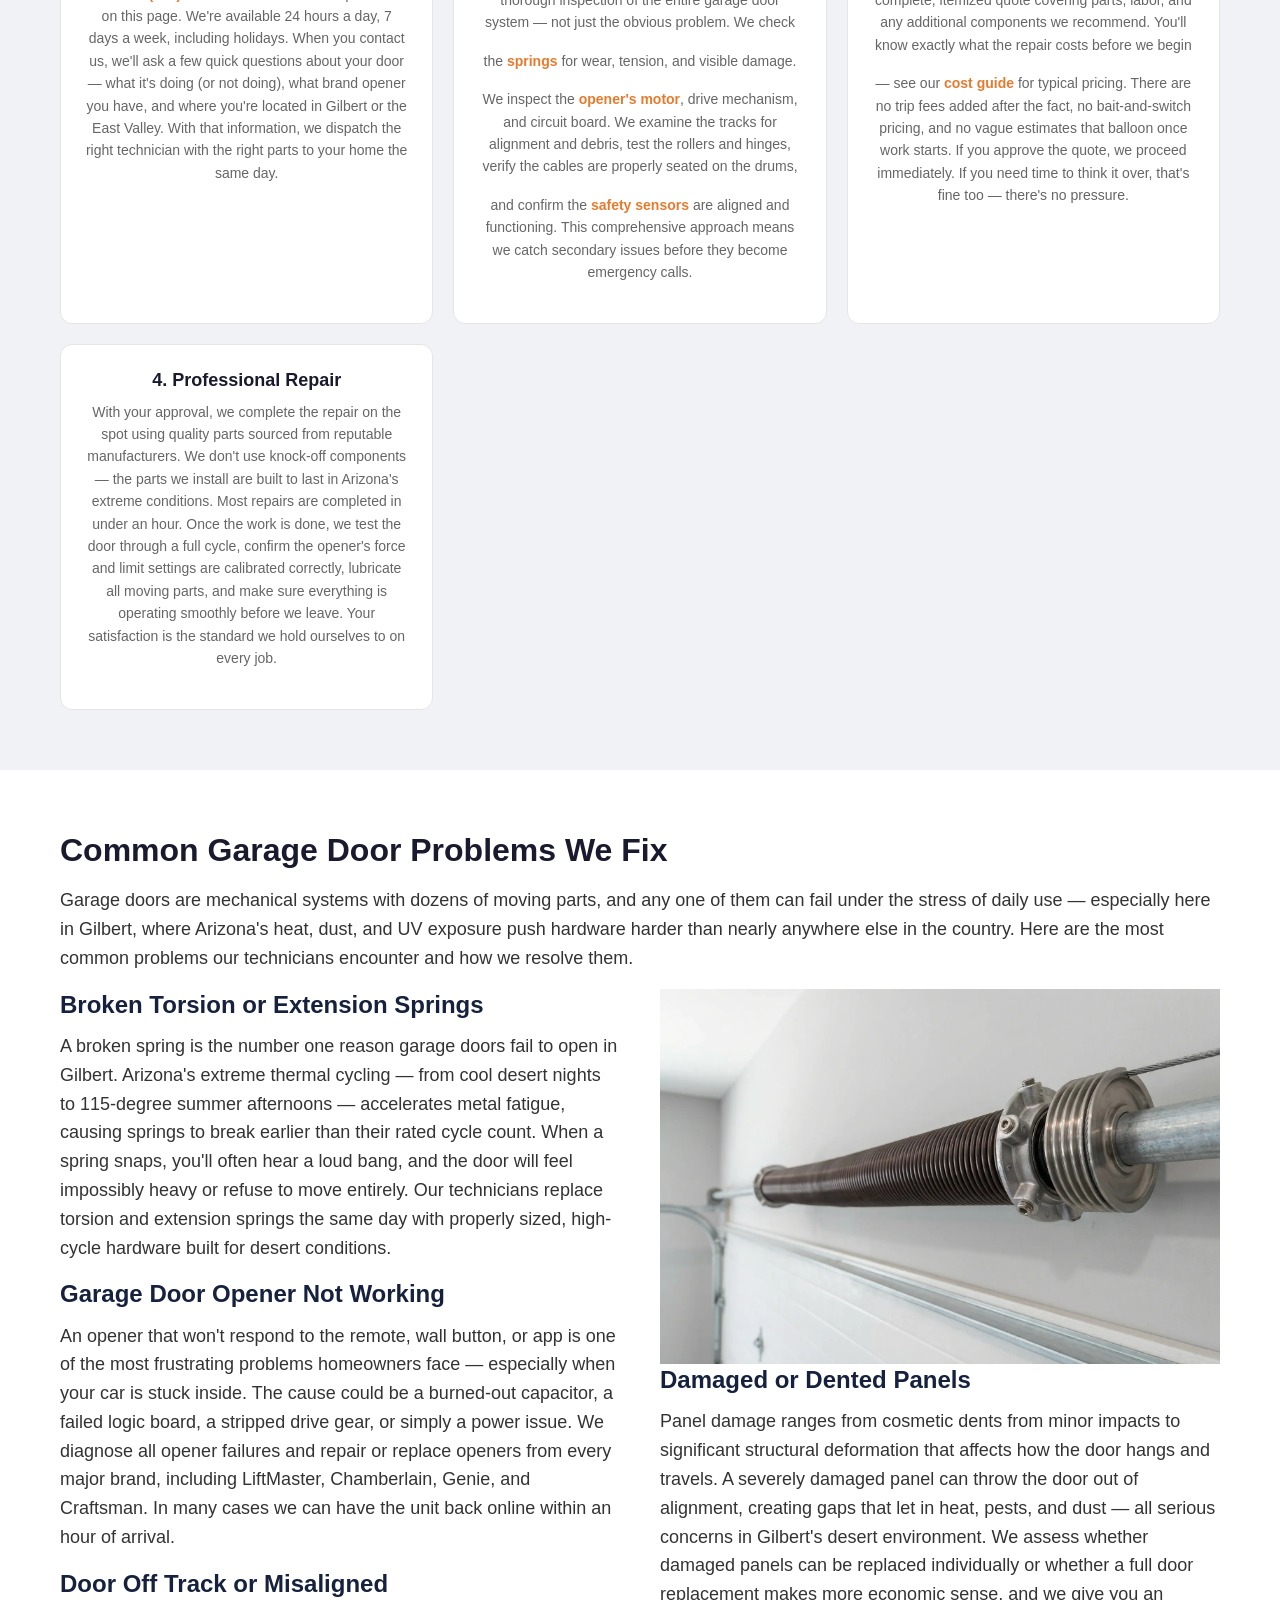
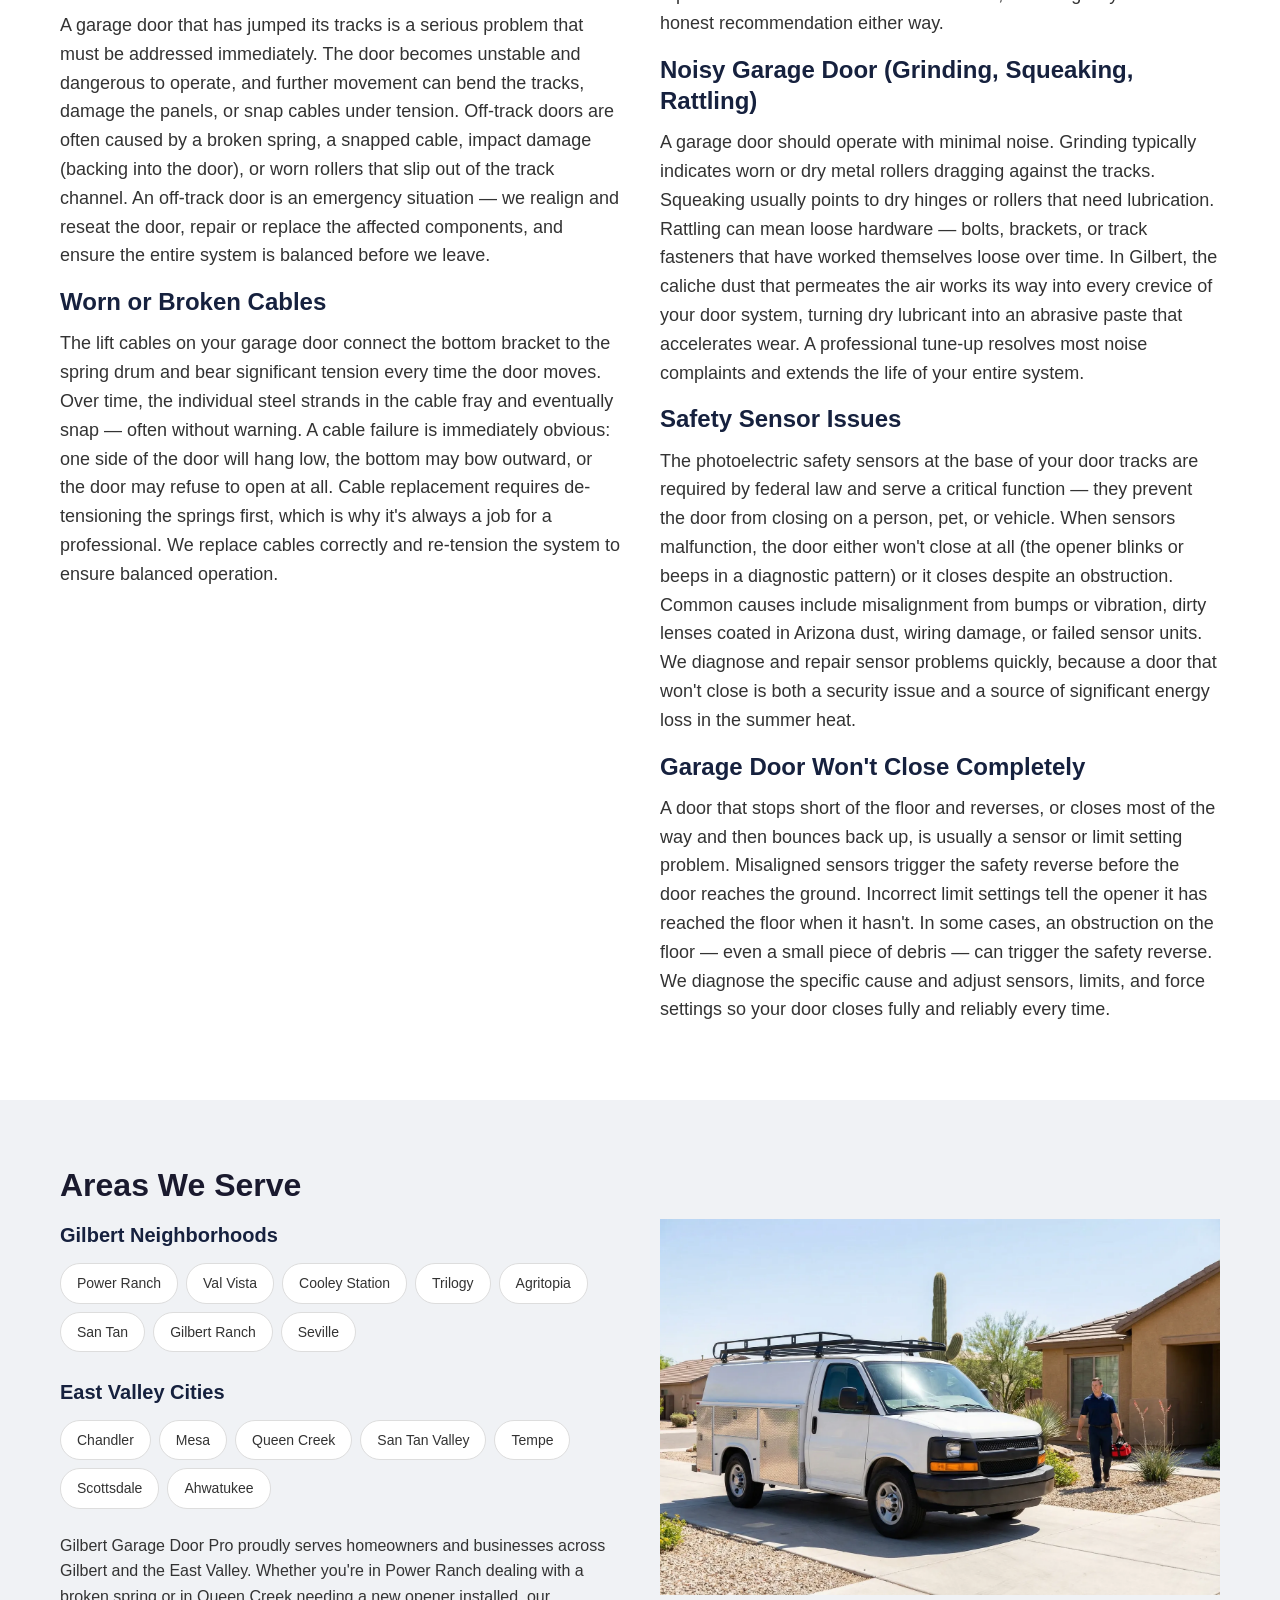
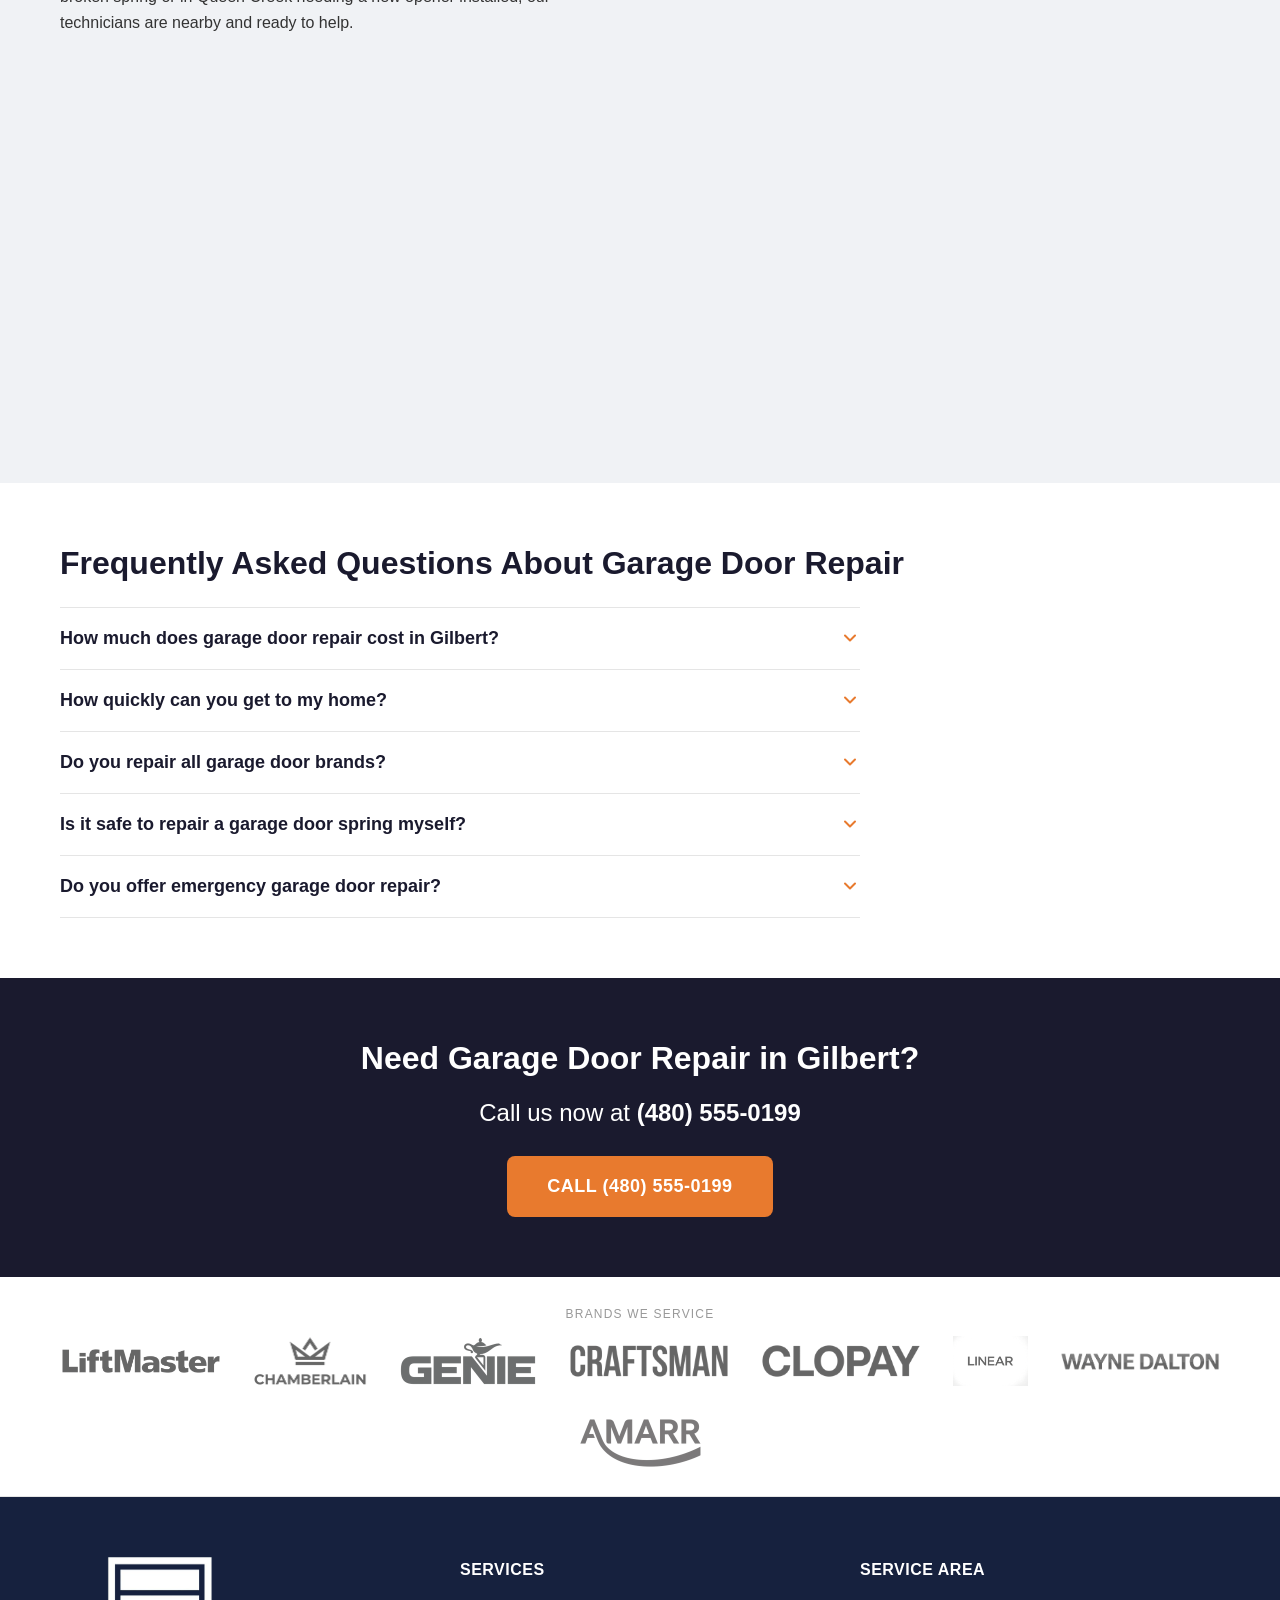
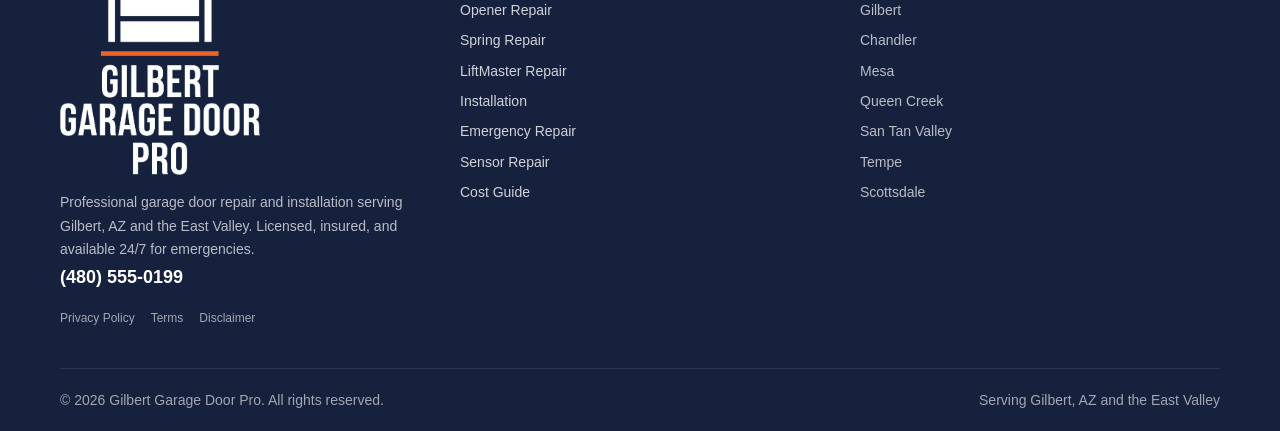
==== commit ea794465: "fix: move brands bar from top of page to above footer" ====
--- a/index.html
+++ b/index.html
@@ -118,39 +118,6 @@
     </div>
   </section>
 
-  <!-- Brands Bar -->
-  <section class="brands-bar">
-    <div class="container">
-      <p class="brands-label">Brands We Service</p>
-      <div class="brands-logos">
-        <a href="https://www.liftmaster.com/" target="_blank" rel="noopener" title="LiftMaster">
-          <img src="images/brands/liftmaster.png" alt="LiftMaster" width="120" height="40" loading="lazy">
-        </a>
-        <a href="https://www.chamberlain.com/" target="_blank" rel="noopener" title="Chamberlain">
-          <img src="images/brands/chamberlain.png" alt="Chamberlain" width="120" height="40" loading="lazy">
-        </a>
-        <a href="https://www.geniecompany.com/" target="_blank" rel="noopener" title="Genie">
-          <img src="images/brands/genie.png" alt="Genie" width="120" height="40" loading="lazy">
-        </a>
-        <a href="https://www.craftsman.com/" target="_blank" rel="noopener" title="Craftsman">
-          <img src="images/brands/craftsman.png" alt="Craftsman" width="120" height="40" loading="lazy">
-        </a>
-        <a href="https://www.clopaydoor.com/" target="_blank" rel="noopener" title="Clopay">
-          <img src="images/brands/clopay.png" alt="Clopay" width="120" height="40" loading="lazy">
-        </a>
-        <a href="https://www.linearproaccess.com/" target="_blank" rel="noopener" title="Linear">
-          <img src="images/brands/linear.png" alt="Linear" width="120" height="40" loading="lazy">
-        </a>
-        <a href="https://www.wayne-dalton.com/" target="_blank" rel="noopener" title="Wayne Dalton">
-          <img src="images/brands/wayne-dalton.png" alt="Wayne Dalton" width="120" height="40" loading="lazy">
-        </a>
-        <a href="https://www.amarr.com/" target="_blank" rel="noopener" title="Amarr">
-          <img src="images/brands/amarr.png" alt="Amarr" width="120" height="40" loading="lazy">
-        </a>
-      </div>
-    </div>
-  </section>
-
   <!-- Breadcrumb -->
   <nav aria-label="Breadcrumb" class="breadcrumb">
     <div class="container">
@@ -467,6 +434,39 @@
       <h2>Need Garage Door Repair in Gilbert?</h2>
       <p>Call us now at <a href="tel:+14805550199">(480) 555-0199</a></p>
       <a href="tel:+14805550199" class="btn-primary">Call (480) 555-0199</a>
+    </div>
+  </section>
+
+  <!-- Brands Bar -->
+  <section class="brands-bar">
+    <div class="container">
+      <p class="brands-label">Brands We Service</p>
+      <div class="brands-logos">
+        <a href="https://www.liftmaster.com/" target="_blank" rel="noopener" title="LiftMaster">
+          <img src="images/brands/liftmaster.png" alt="LiftMaster" width="120" height="40" loading="lazy">
+        </a>
+        <a href="https://www.chamberlain.com/" target="_blank" rel="noopener" title="Chamberlain">
+          <img src="images/brands/chamberlain.png" alt="Chamberlain" width="120" height="40" loading="lazy">
+        </a>
+        <a href="https://www.geniecompany.com/" target="_blank" rel="noopener" title="Genie">
+          <img src="images/brands/genie.png" alt="Genie" width="120" height="40" loading="lazy">
+        </a>
+        <a href="https://www.craftsman.com/" target="_blank" rel="noopener" title="Craftsman">
+          <img src="images/brands/craftsman.png" alt="Craftsman" width="120" height="40" loading="lazy">
+        </a>
+        <a href="https://www.clopaydoor.com/" target="_blank" rel="noopener" title="Clopay">
+          <img src="images/brands/clopay.png" alt="Clopay" width="120" height="40" loading="lazy">
+        </a>
+        <a href="https://www.linearproaccess.com/" target="_blank" rel="noopener" title="Linear">
+          <img src="images/brands/linear.png" alt="Linear" width="120" height="40" loading="lazy">
+        </a>
+        <a href="https://www.wayne-dalton.com/" target="_blank" rel="noopener" title="Wayne Dalton">
+          <img src="images/brands/wayne-dalton.png" alt="Wayne Dalton" width="120" height="40" loading="lazy">
+        </a>
+        <a href="https://www.amarr.com/" target="_blank" rel="noopener" title="Amarr">
+          <img src="images/brands/amarr.png" alt="Amarr" width="120" height="40" loading="lazy">
+        </a>
+      </div>
     </div>
   </section>
 
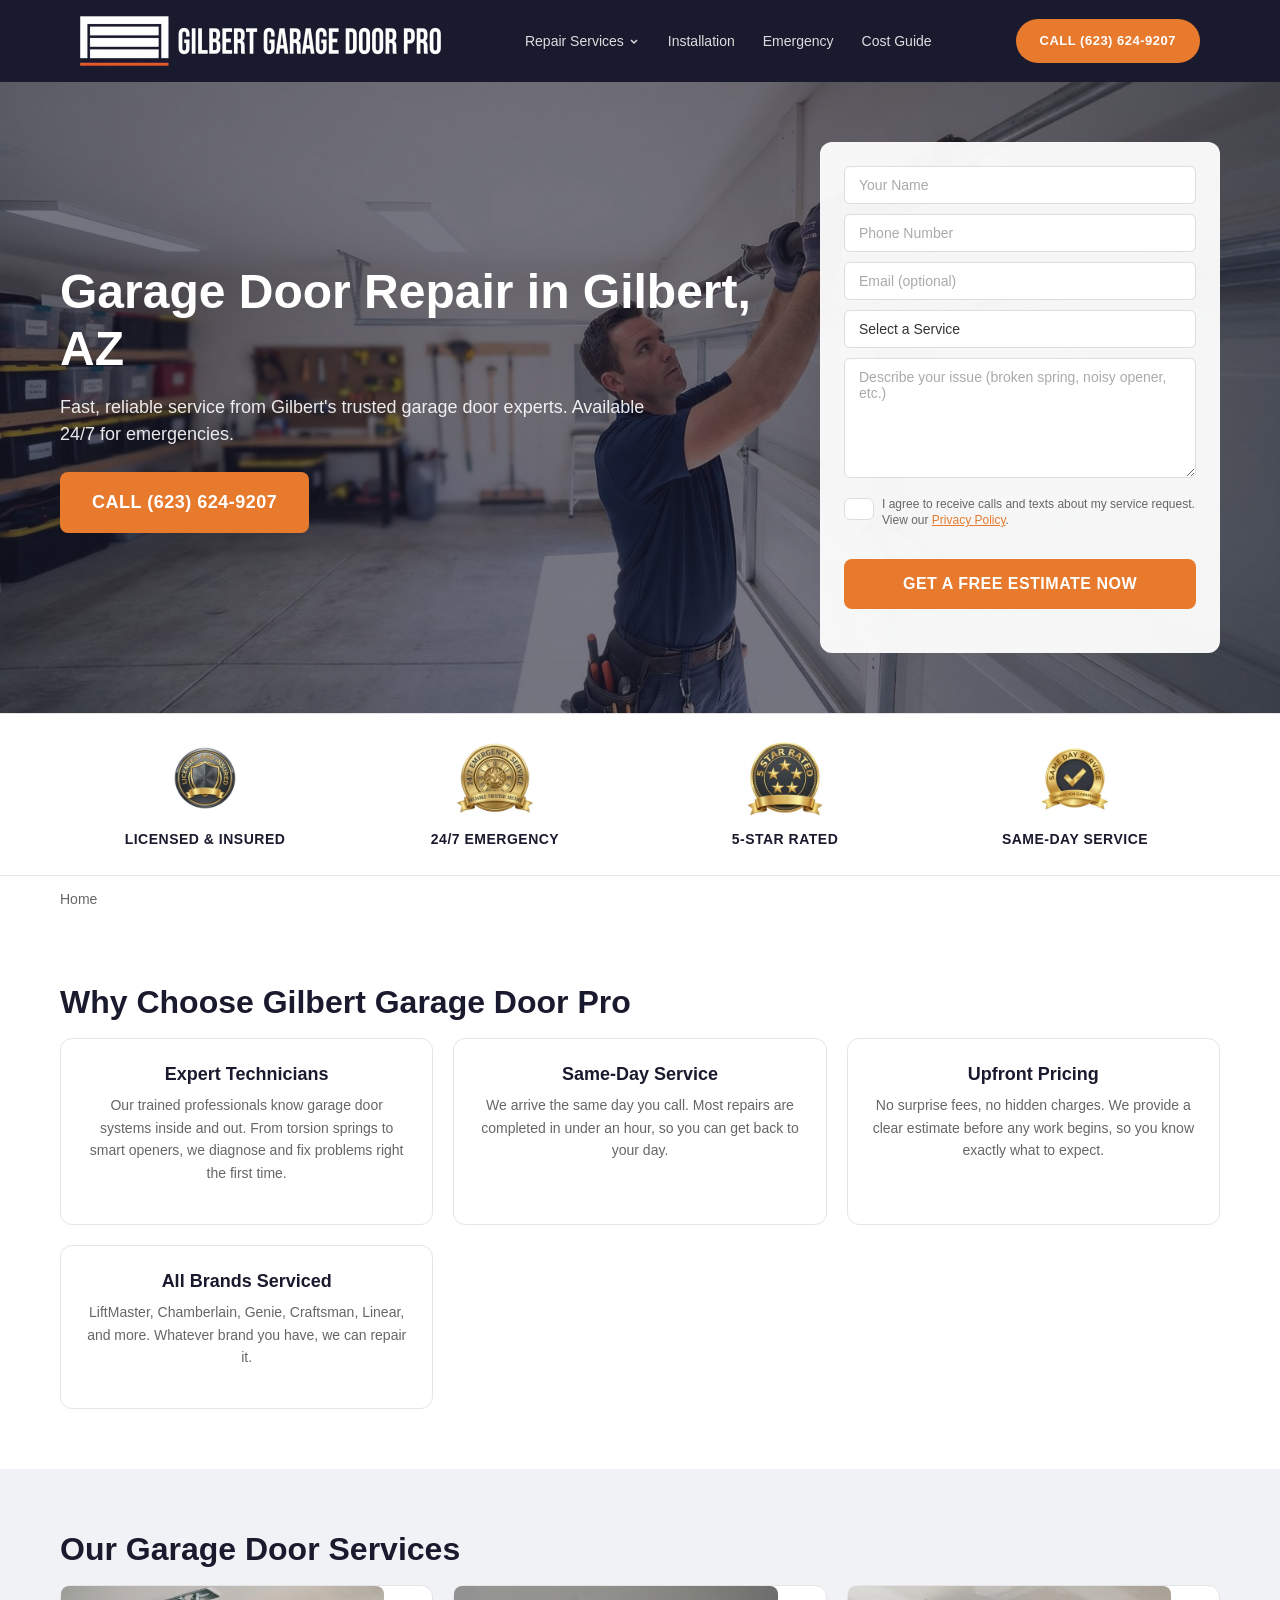
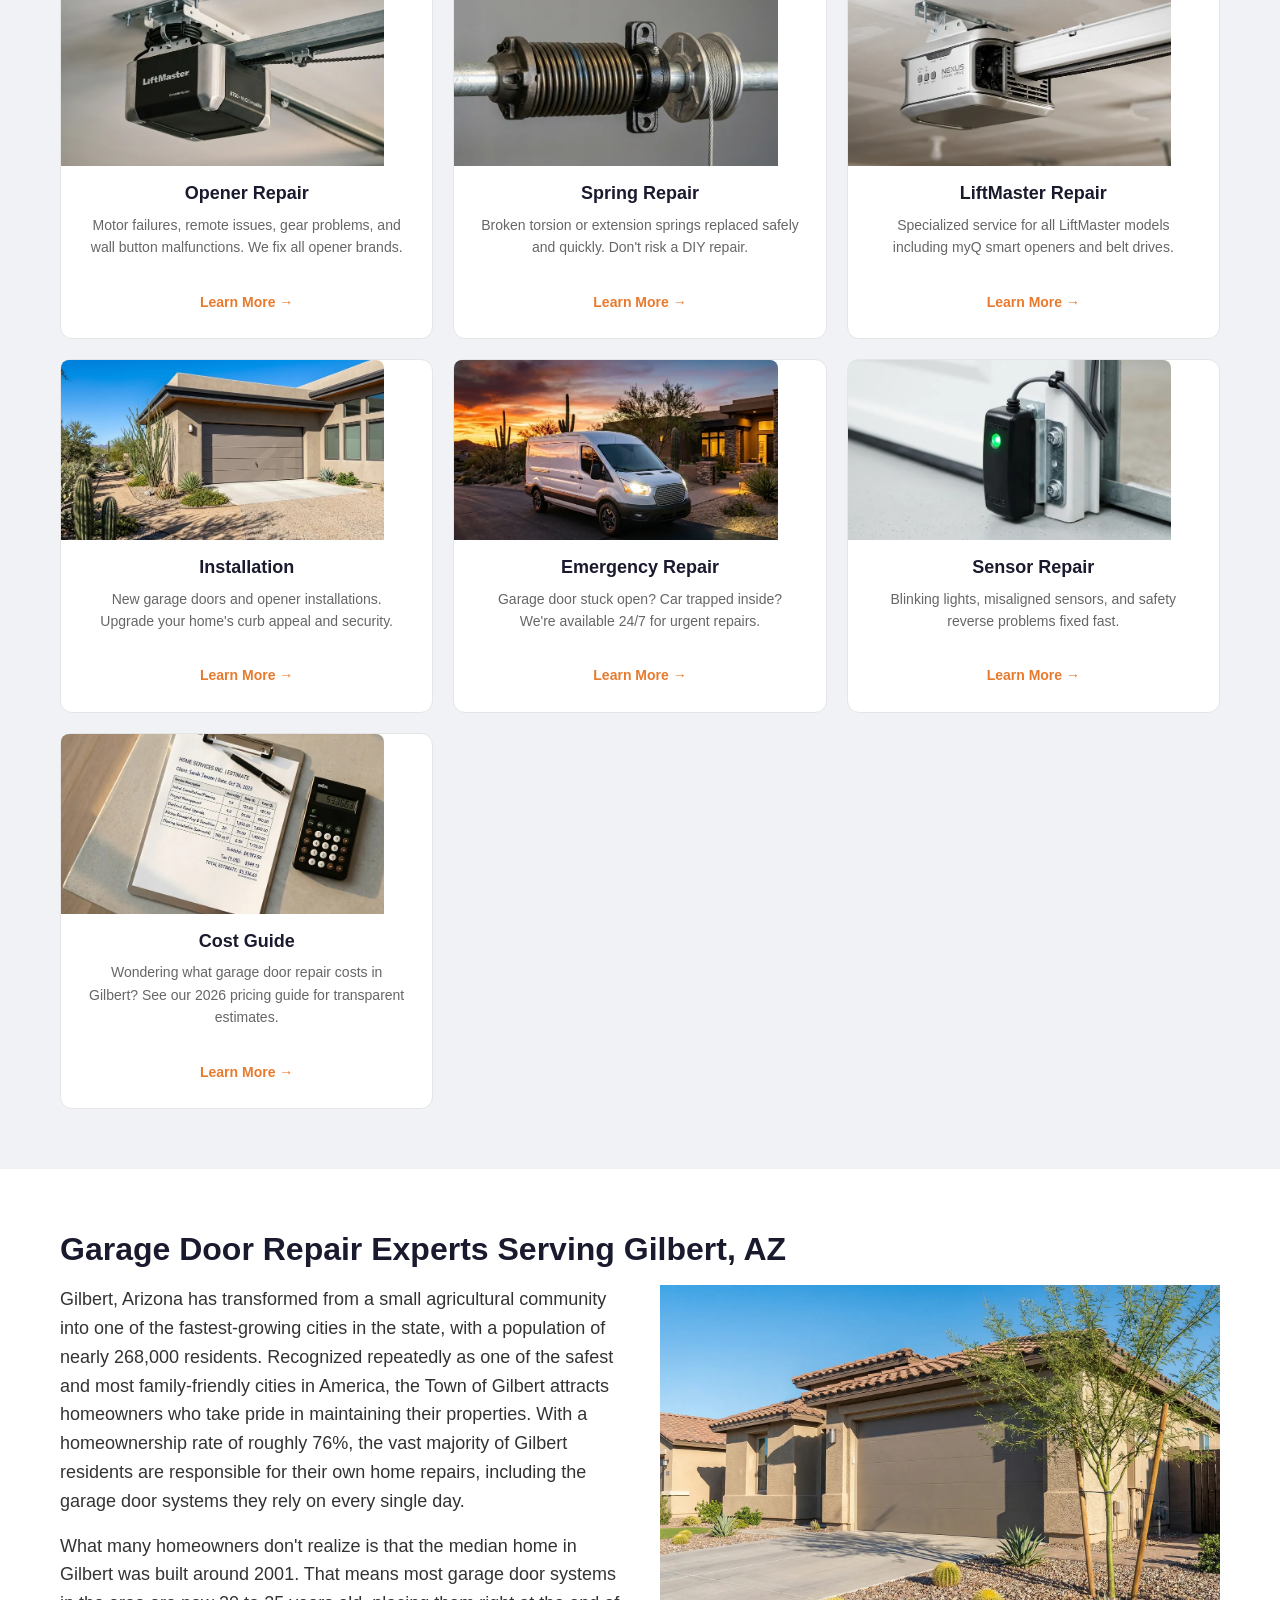
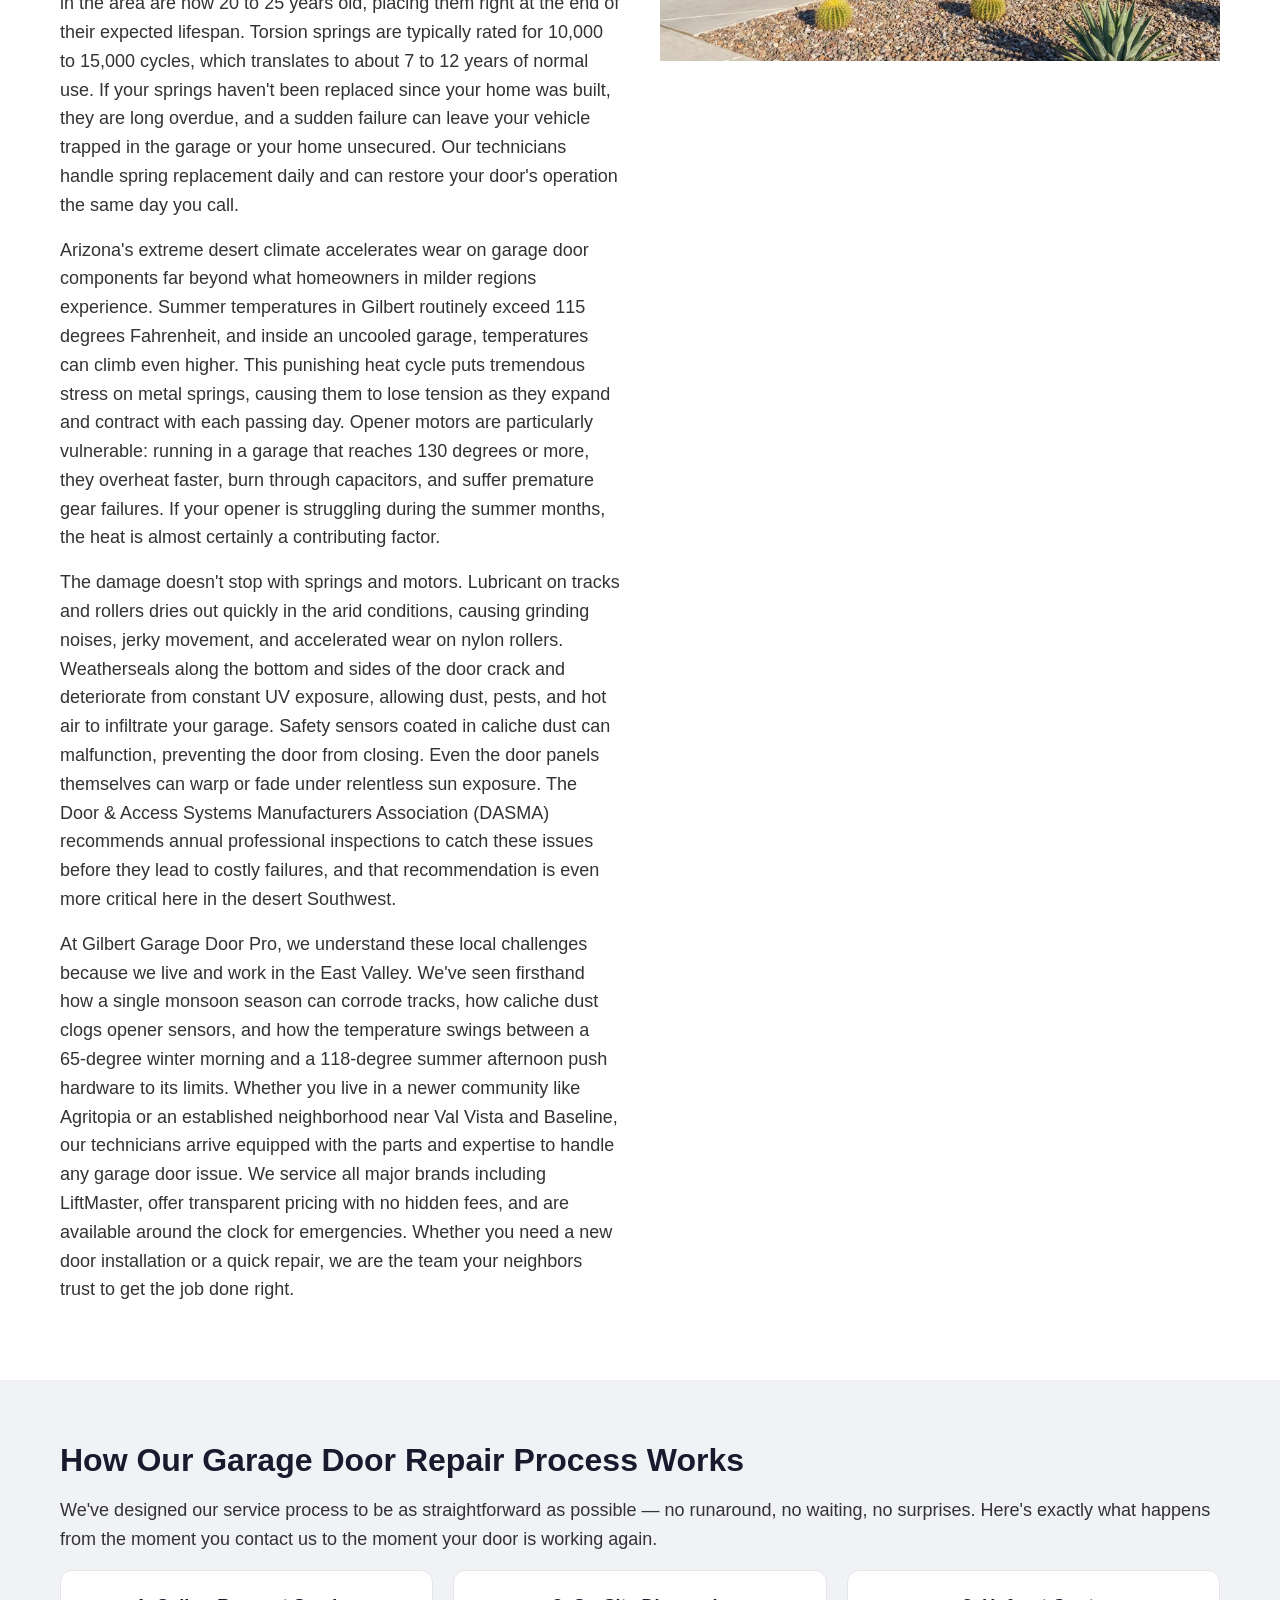
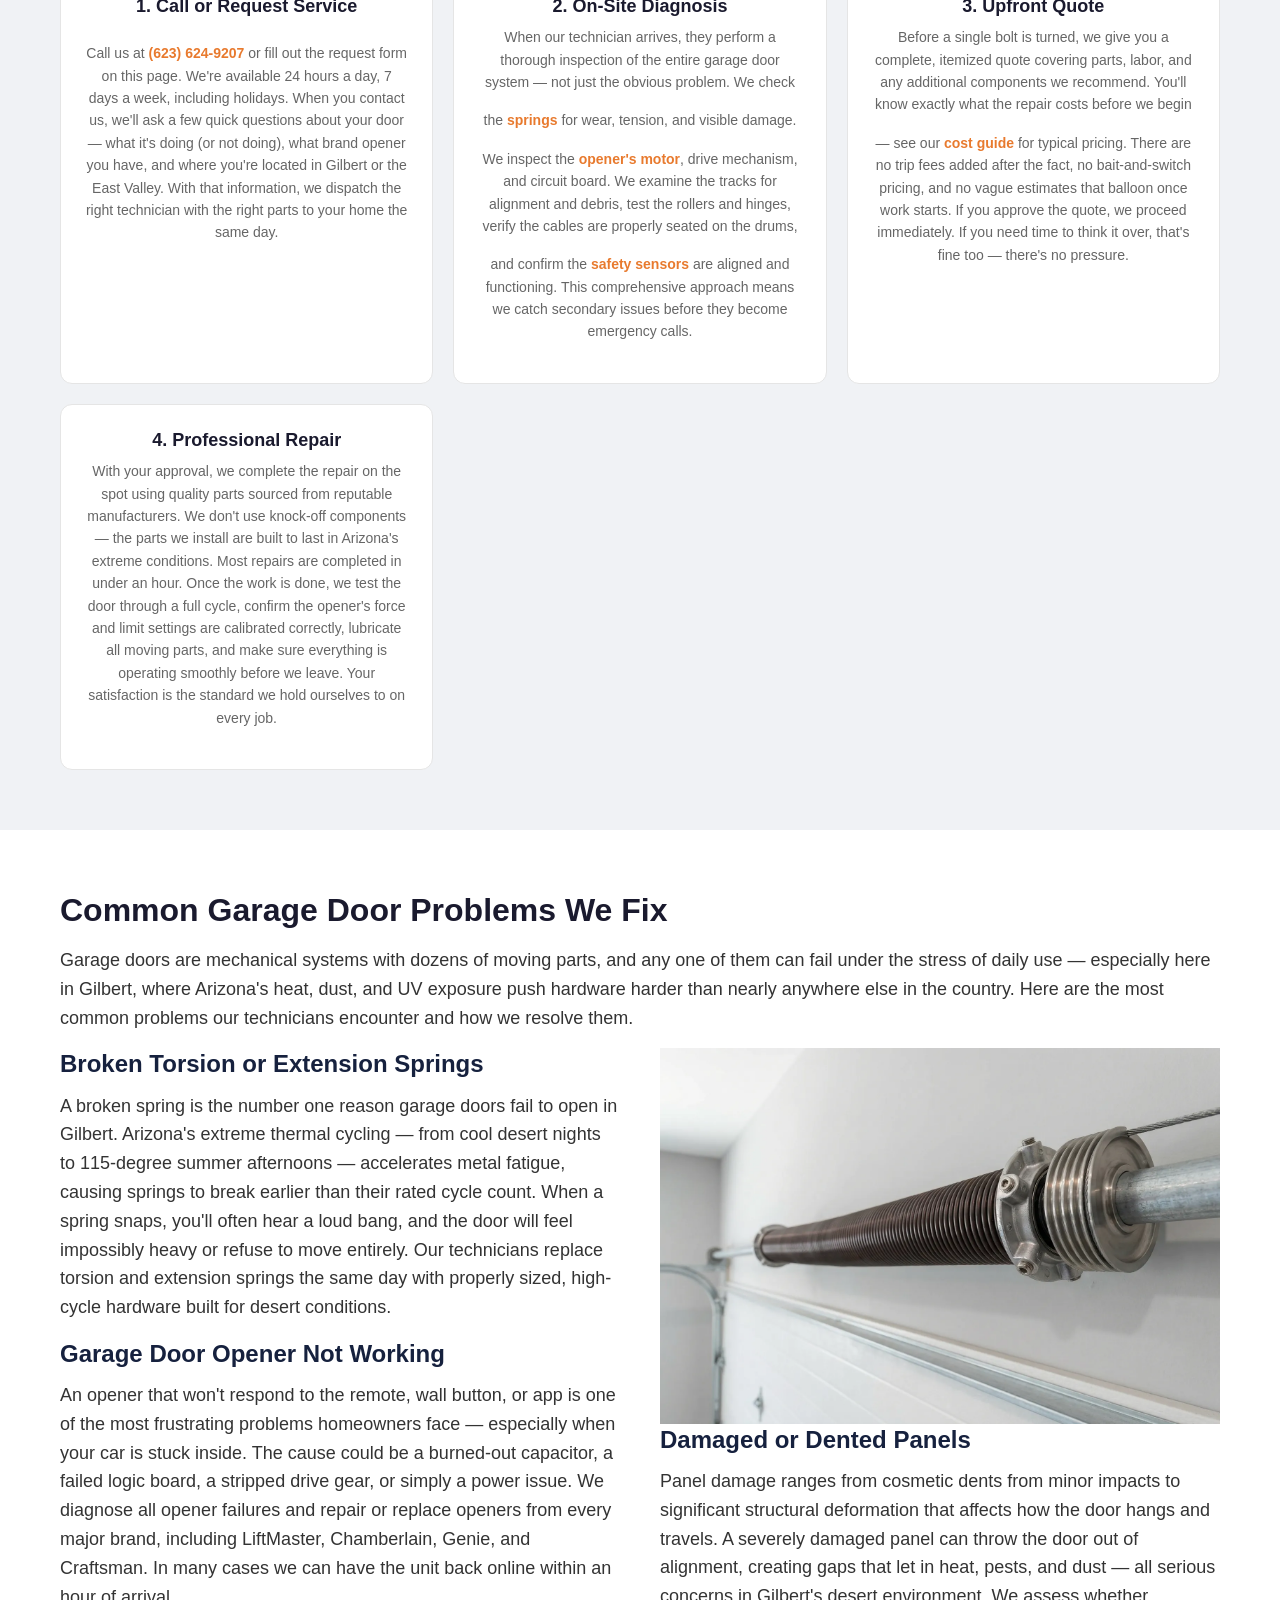
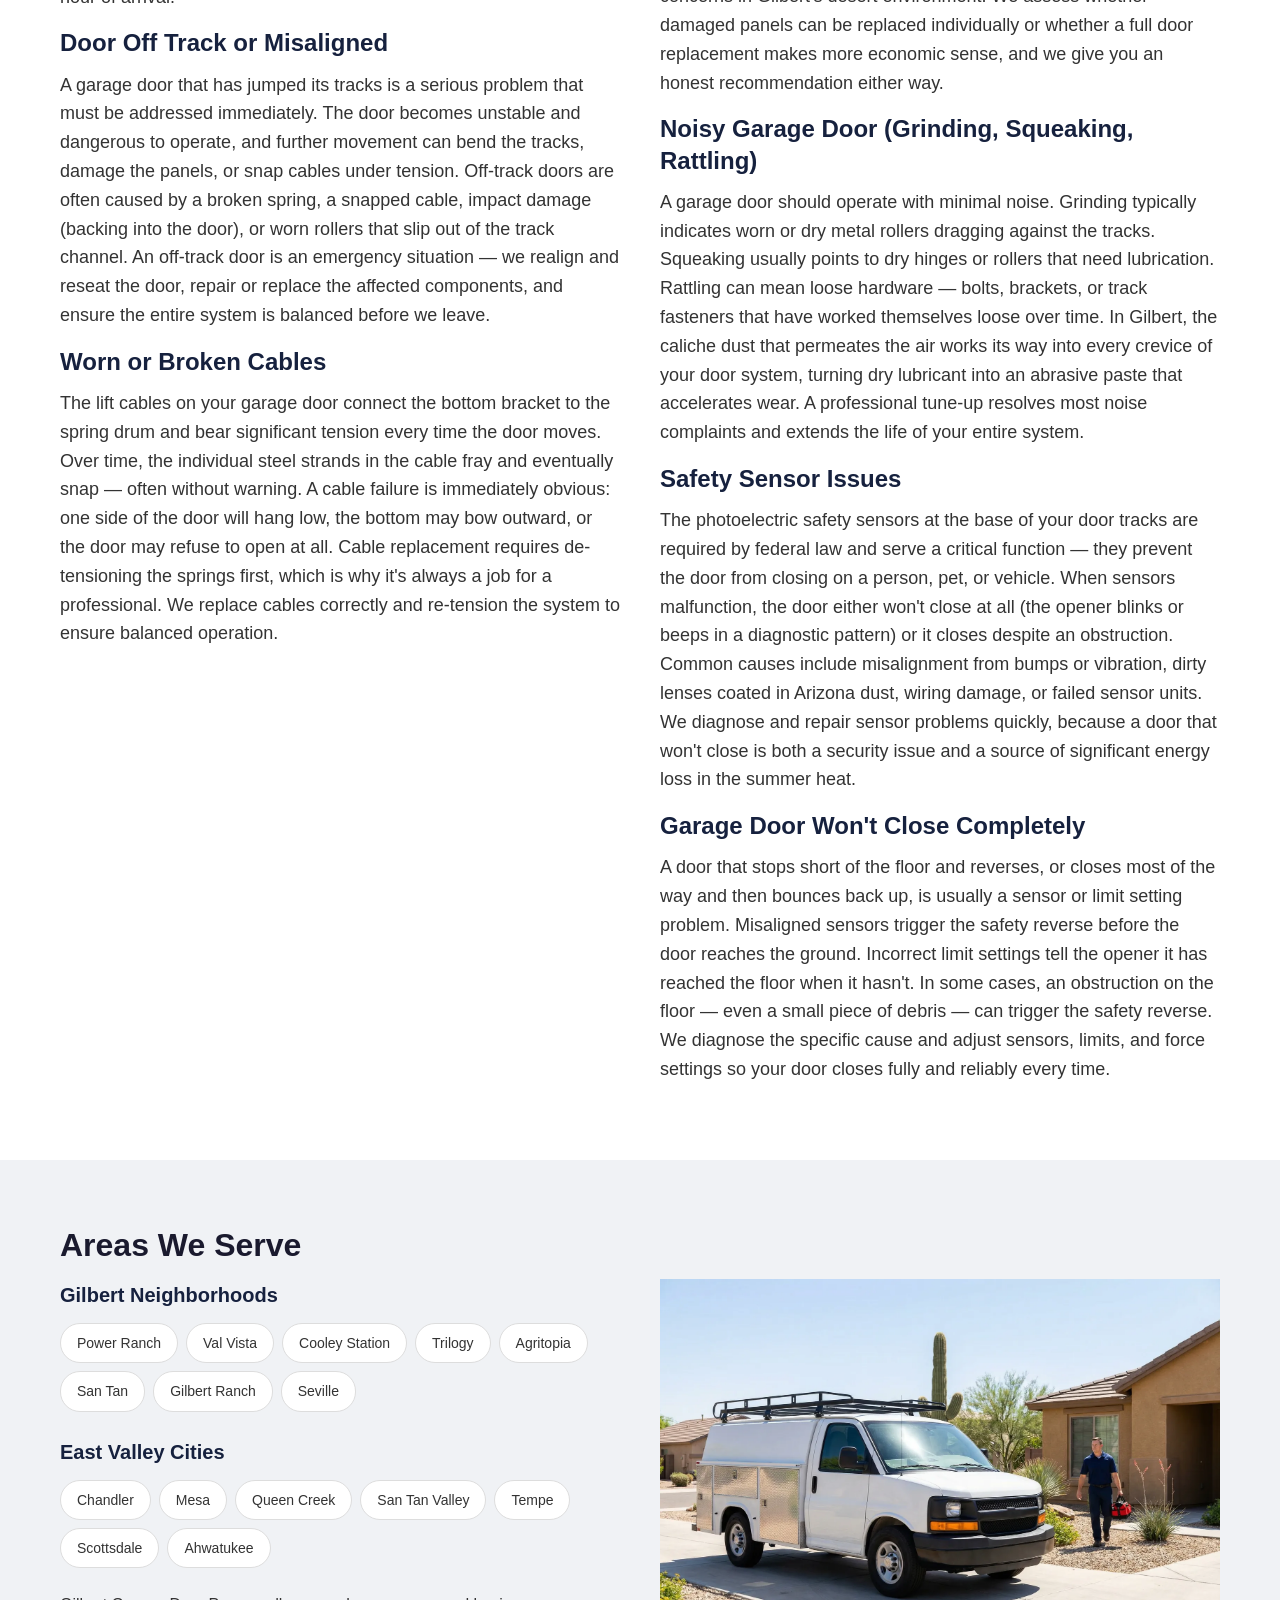
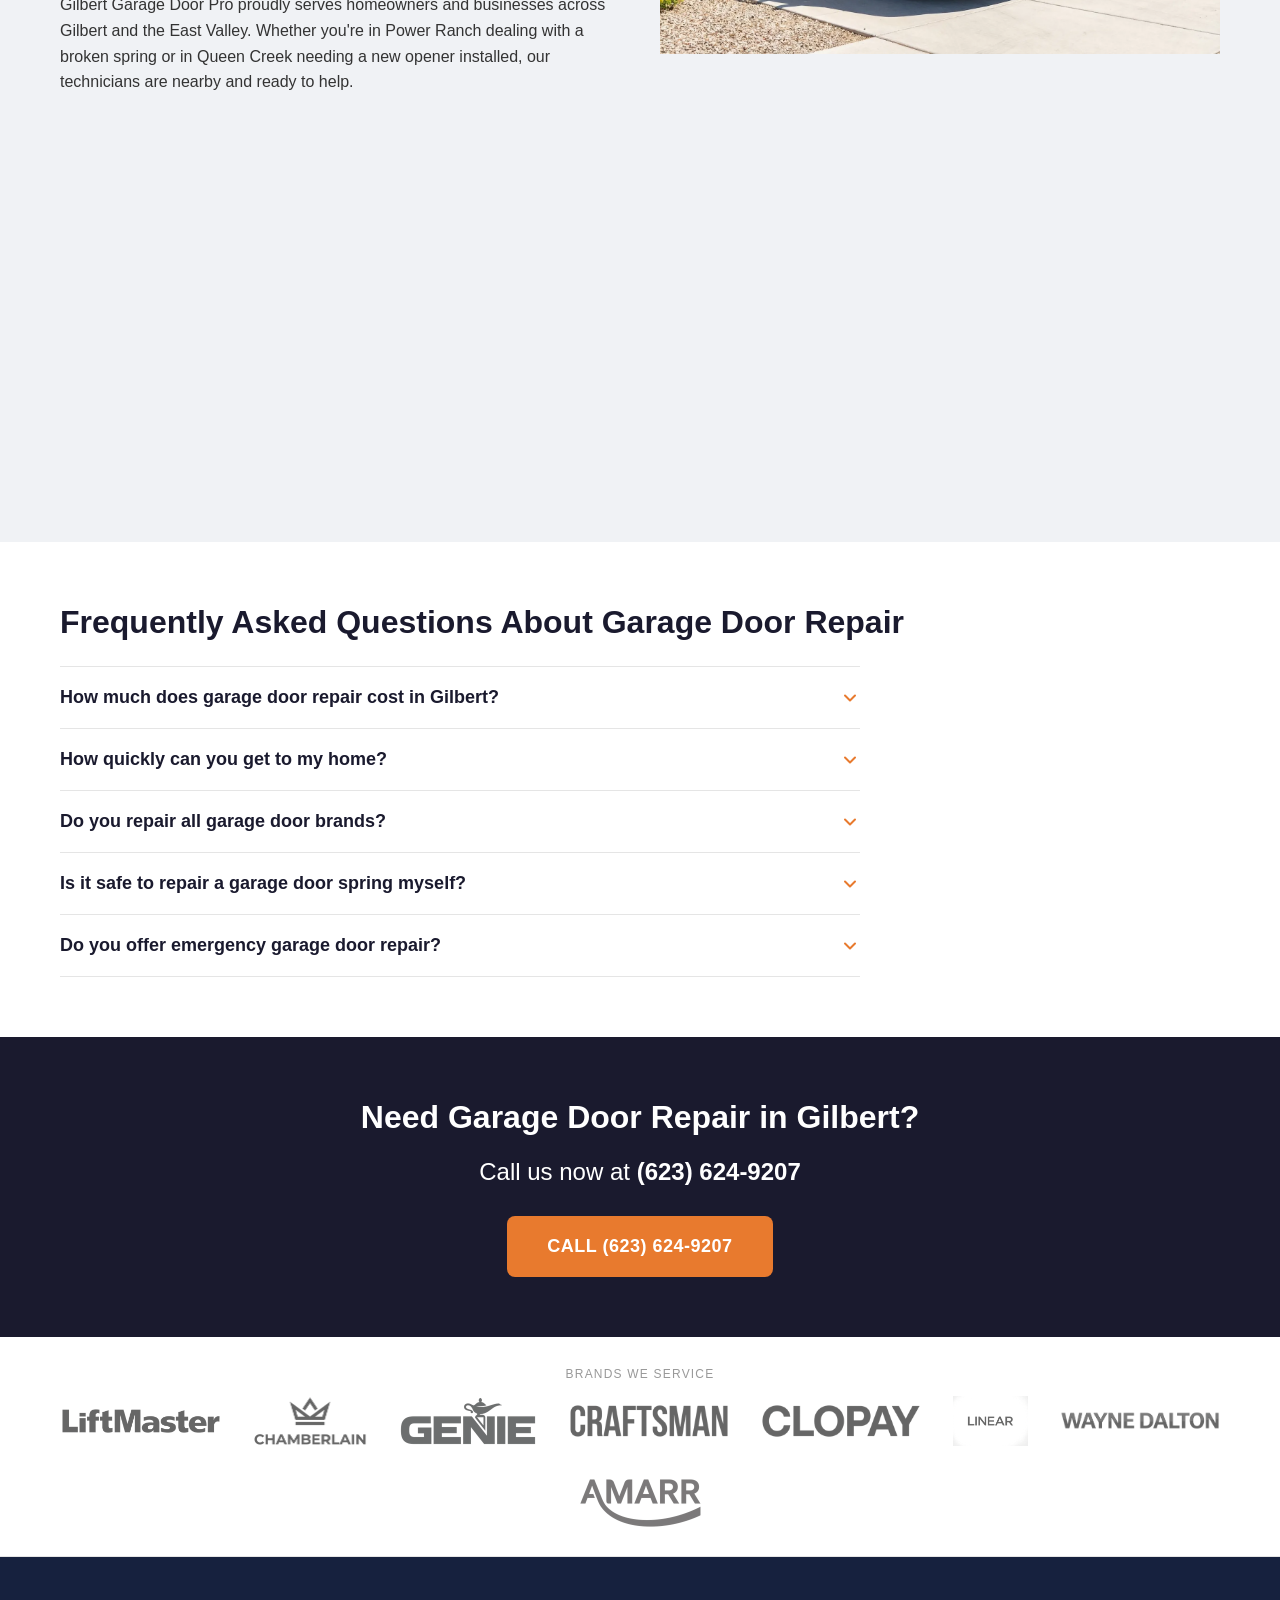
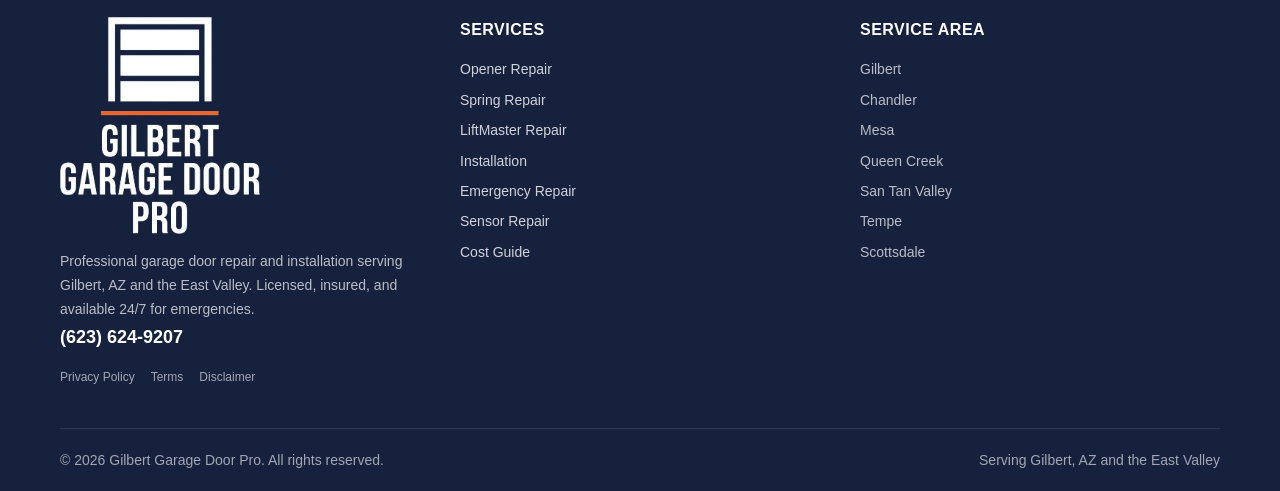
==== commit a54856c6: "feat: wire up forms with webhook, hidden fields, UTM tracking, update phone to (623) 624-9207 - Repl" ====
--- a/index.html
+++ b/index.html
@@ -40,7 +40,7 @@
           <a href="garage-door-repair-cost.html">Cost Guide</a>
         </nav>
 
-        <a href="tel:+14805550199" class="header-cta btn-primary">Call (480) 555-0199</a>
+        <a href="tel:+16236249207" class="header-cta btn-primary">Call (623) 624-9207</a>
         <button class="menu-toggle" aria-expanded="false" aria-label="Menu">
           <span></span>
           <span></span>
@@ -58,25 +58,37 @@
           <div class="hero-text">
             <h1>Garage Door Repair in Gilbert, AZ</h1>
             <p class="hero-subtitle">Fast, reliable service from Gilbert's trusted garage door experts. Available 24/7 for emergencies.</p>
-            <a href="tel:+14805550199" class="btn-primary">Call (480) 555-0199</a>
+            <a href="tel:+16236249207" class="btn-primary">Call (623) 624-9207</a>
           </div>
           <div class="hero-form">
-            <form class="contact-form" action="#" method="POST">
-              <input type="text" name="name" placeholder="Your Name" required>
-              <input type="tel" name="phone" placeholder="Phone Number" required>
-              <input type="email" name="email" placeholder="Email (optional)">
-              <select name="service">
-                <option value="">Select a Service</option>
-                <option value="repair">Garage Door Repair</option>
-                <option value="opener">Opener Repair</option>
-                <option value="spring">Spring Repair</option>
-                <option value="installation">Installation</option>
-                <option value="emergency">Emergency Repair</option>
-                <option value="sensor">Sensor Repair</option>
-                <option value="other">Other</option>
-              </select>
-              <textarea name="message" placeholder="Describe your issue..." rows="3"></textarea>
-              <button type="submit" class="btn-primary">Get a Free Estimate Now</button>
+            <form class="contact-form" id="hero-form" action="#" method="POST" aria-label="Request garage door service">
+              <div class="form__fields">
+                <input type="text" name="name" placeholder="Your Name" required autocomplete="name">
+                <input type="tel" name="phone" placeholder="Phone Number" required autocomplete="tel">
+                <input type="email" name="email" placeholder="Email (optional)" autocomplete="email">
+                <select name="service">
+                  <option value="">Select a Service</option>
+                  <option value="Garage Door Repair">Garage Door Repair</option>
+                  <option value="Opener Repair">Opener Repair</option>
+                  <option value="Spring Repair">Spring Repair</option>
+                  <option value="LiftMaster Repair">LiftMaster Repair</option>
+                  <option value="Installation">Installation</option>
+                  <option value="Emergency Repair">Emergency Repair</option>
+                  <option value="Sensor Repair">Sensor Repair</option>
+                  <option value="Other">Other</option>
+                </select>
+                <textarea name="issue" placeholder="Describe your issue (broken spring, noisy opener, etc.)" rows="3"></textarea>
+                <div class="form__checkbox">
+                  <input type="checkbox" id="hero-form-optin" name="optin" required>
+                  <label for="hero-form-optin">I agree to receive calls and texts about my service request. View our <a href="privacy-policy.html">Privacy Policy</a>.</label>
+                </div>
+                <input type="hidden" name="page_source" value="homepage">
+                <input type="hidden" name="form_id" value="hero-form">
+                <input type="hidden" name="site" value="gilbertgaragedoorpro.com">
+                <input type="hidden" name="timestamp" value="">
+                <button type="submit" class="btn-primary">Get a Free Estimate Now</button>
+              </div>
+              <div class="form__success" aria-live="polite"></div>
             </form>
           </div>
         </div>
@@ -256,7 +268,7 @@
       <div class="services-grid">
         <div class="service-card">
           <h3>1. Call or Request Service</h3>
-          <p>Call us at <a href="tel:+14805550199">(480) 555-0199</a> or fill out the request form on this page. We're available 24 hours a day, 7 days a week, including holidays. When you contact us, we'll ask a few quick questions about your door — what it's doing (or not doing), what brand opener you have, and where you're located in Gilbert or the East Valley. With that information, we dispatch the right technician with the right parts to your home the same day.</p>
+          <p>Call us at <a href="tel:+16236249207">(623) 624-9207</a> or fill out the request form on this page. We're available 24 hours a day, 7 days a week, including holidays. When you contact us, we'll ask a few quick questions about your door — what it's doing (or not doing), what brand opener you have, and where you're located in Gilbert or the East Valley. With that information, we dispatch the right technician with the right parts to your home the same day.</p>
         </div>
         <div class="service-card">
           <h3>2. On-Site Diagnosis</h3>
@@ -432,8 +444,8 @@
   <section class="cta-band">
     <div class="container">
       <h2>Need Garage Door Repair in Gilbert?</h2>
-      <p>Call us now at <a href="tel:+14805550199">(480) 555-0199</a></p>
-      <a href="tel:+14805550199" class="btn-primary">Call (480) 555-0199</a>
+      <p>Call us now at <a href="tel:+16236249207">(623) 624-9207</a></p>
+      <a href="tel:+16236249207" class="btn-primary">Call (623) 624-9207</a>
     </div>
   </section>
 
@@ -477,7 +489,7 @@
         <div class="footer-col">
           <a href="/"><img src="images/logo_stacked_white.png" alt="Gilbert Garage Door Pro" width="200" height="200" loading="lazy" style="margin-bottom: 16px;"></a>
           <p>Professional garage door repair and installation serving Gilbert, AZ and the East Valley. Licensed, insured, and available 24/7 for emergencies.</p>
-          <p><a href="tel:+14805550199">(480) 555-0199</a></p>
+          <p><a href="tel:+16236249207">(623) 624-9207</a></p>
           <div class="footer-legal">
             <a href="privacy-policy.html">Privacy Policy</a>
             <a href="terms.html">Terms</a>
@@ -518,7 +530,7 @@
 
   <!-- Mobile Fixed CTA -->
   <div class="mobile-cta">
-    <a href="tel:+14805550199">Call Now &mdash; (480) 555-0199</a>
+    <a href="tel:+16236249207">Call Now &mdash; (623) 624-9207</a>
   </div>
 
   <!-- Schema Markup -->
@@ -529,7 +541,7 @@
     "name": "Gilbert Garage Door Pro",
     "description": "Professional garage door repair and installation in Gilbert, AZ. 24/7 emergency service.",
     "url": "https://gilbertgaragedoorpro.com",
-    "telephone": "(480) 555-0199",
+    "telephone": "(623) 624-9207",
     "priceRange": "$$",
     "areaServed": [
       {"@type": "City", "name": "Gilbert", "sameAs": "https://en.wikipedia.org/wiki/Gilbert,_Arizona"},
--- a/css/style.css
+++ b/css/style.css
@@ -1720,5 +1720,48 @@
 }
 
 /* ------------------------------------------------------------
+   Form Checkbox & Success Styles
+   ------------------------------------------------------------ */
+.form__checkbox {
+  display: flex;
+  align-items: flex-start;
+  gap: 8px;
+  margin-bottom: 12px;
+  font-size: 12px;
+  line-height: 1.4;
+  color: #666;
+}
+
+.form__checkbox input[type="checkbox"] {
+  width: auto;
+  margin-top: 2px;
+  flex-shrink: 0;
+}
+
+.form__checkbox label {
+  font-size: 12px;
+  font-weight: 400;
+  color: #666;
+}
+
+.form__checkbox a {
+  color: var(--orange);
+  text-decoration: underline;
+}
+
+.form__success {
+  display: none;
+  text-align: center;
+  padding: 20px;
+  color: var(--green);
+  font-weight: 600;
+  font-size: 16px;
+}
+
+.field--error {
+  border-color: #ef4444 !important;
+}
+
+/* ------------------------------------------------------------
    End of stylesheet
    ------------------------------------------------------------ */
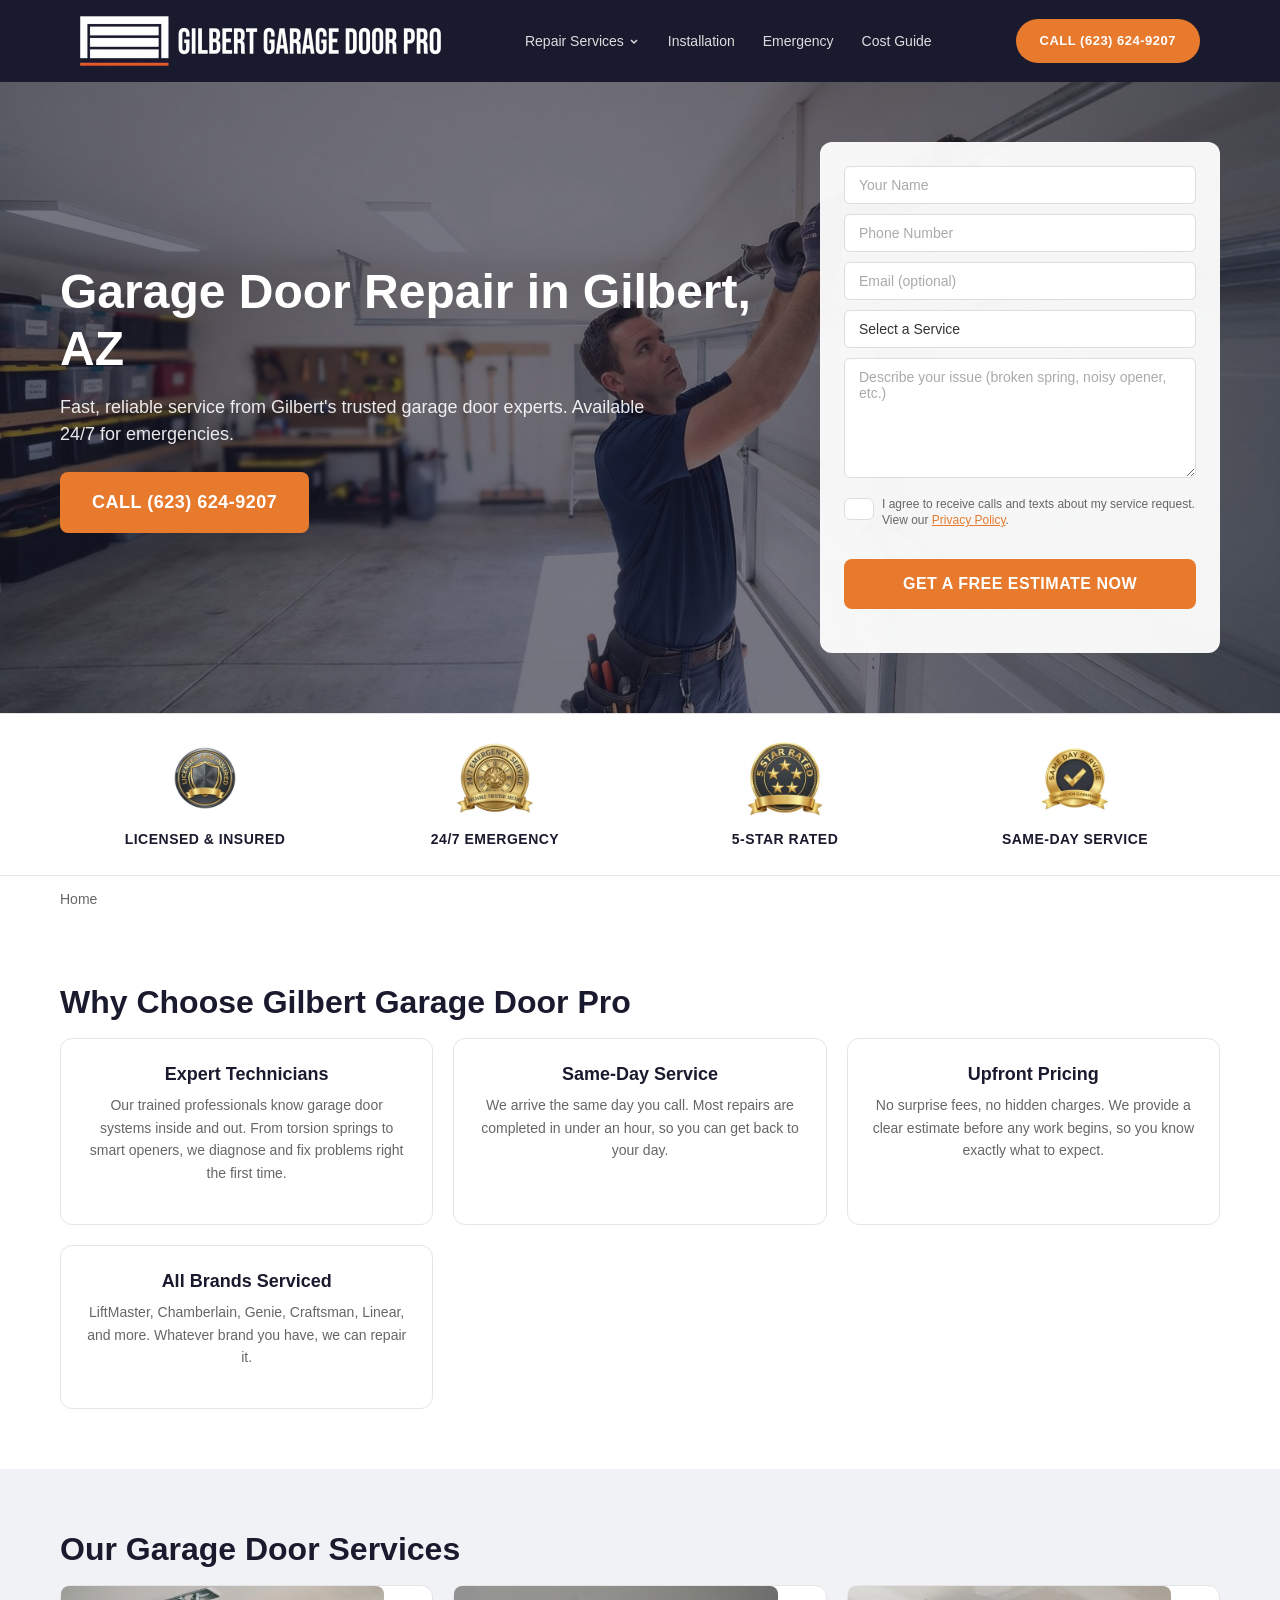
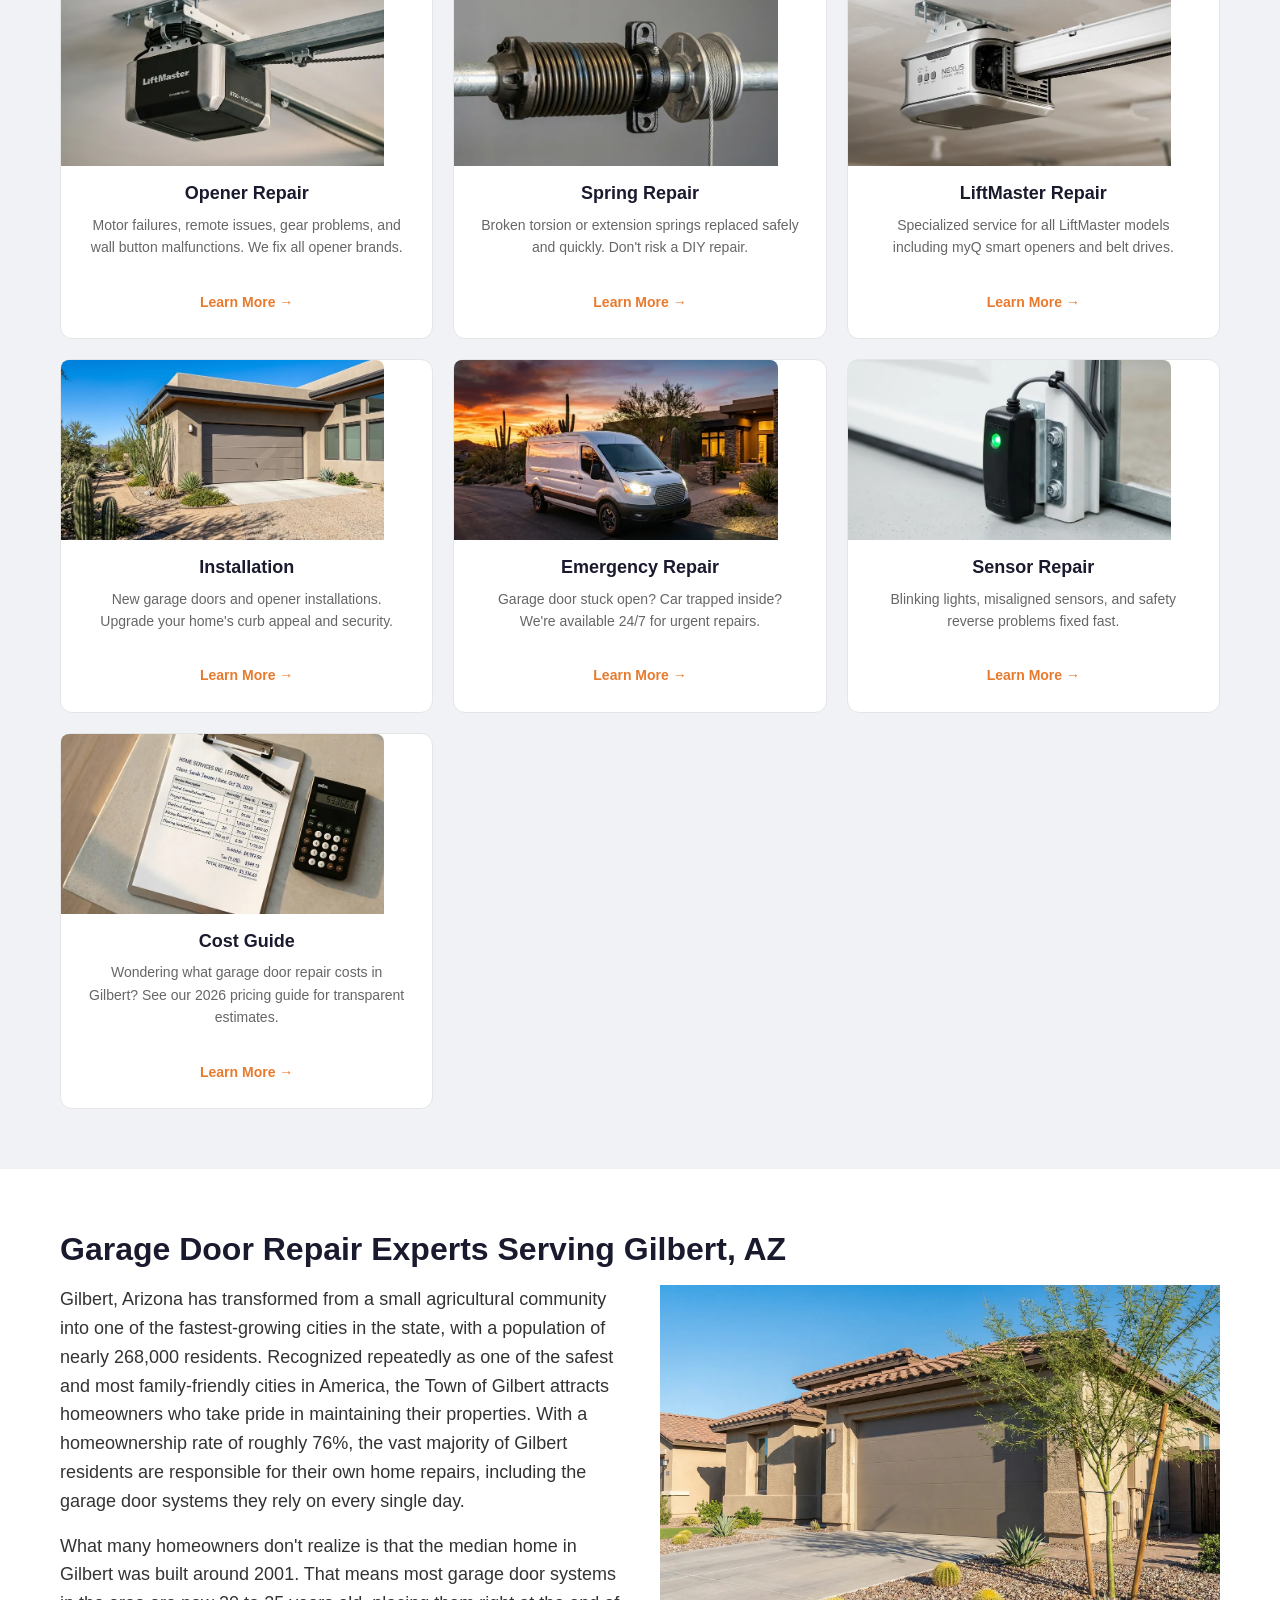
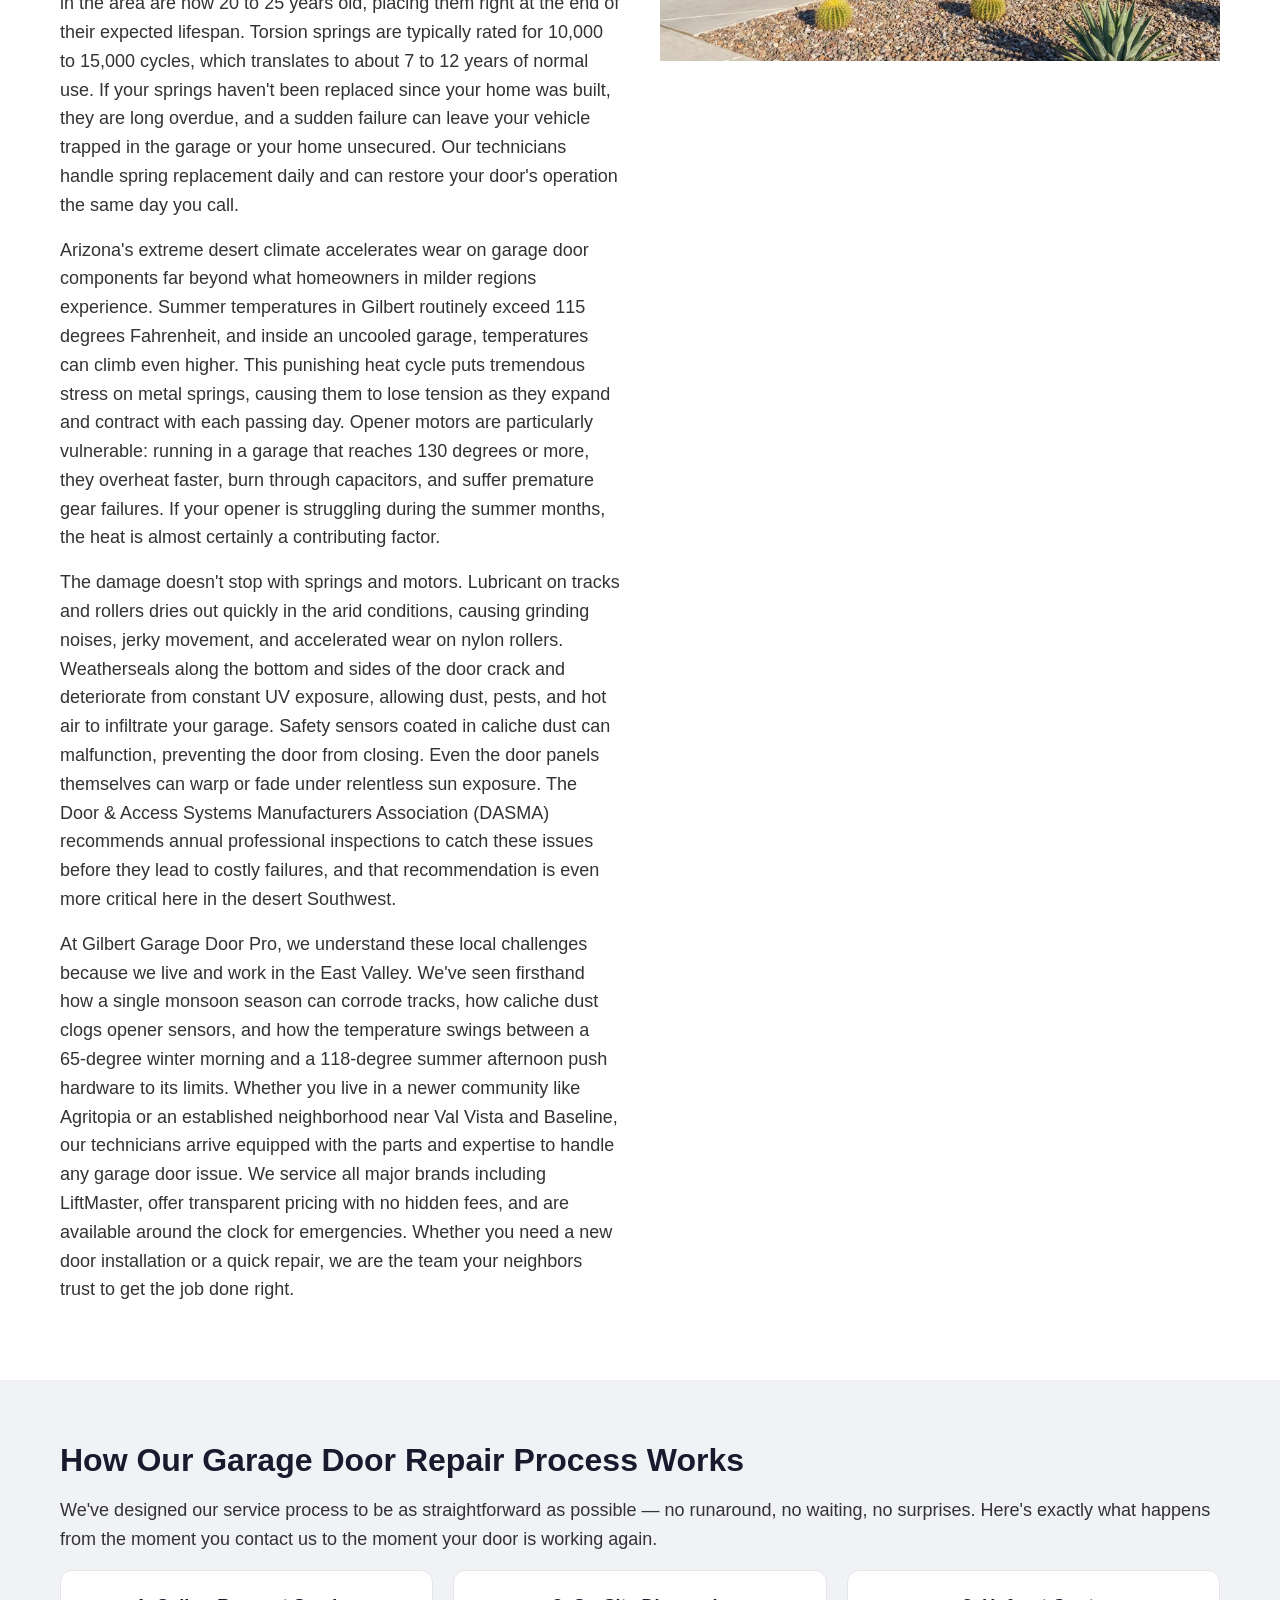
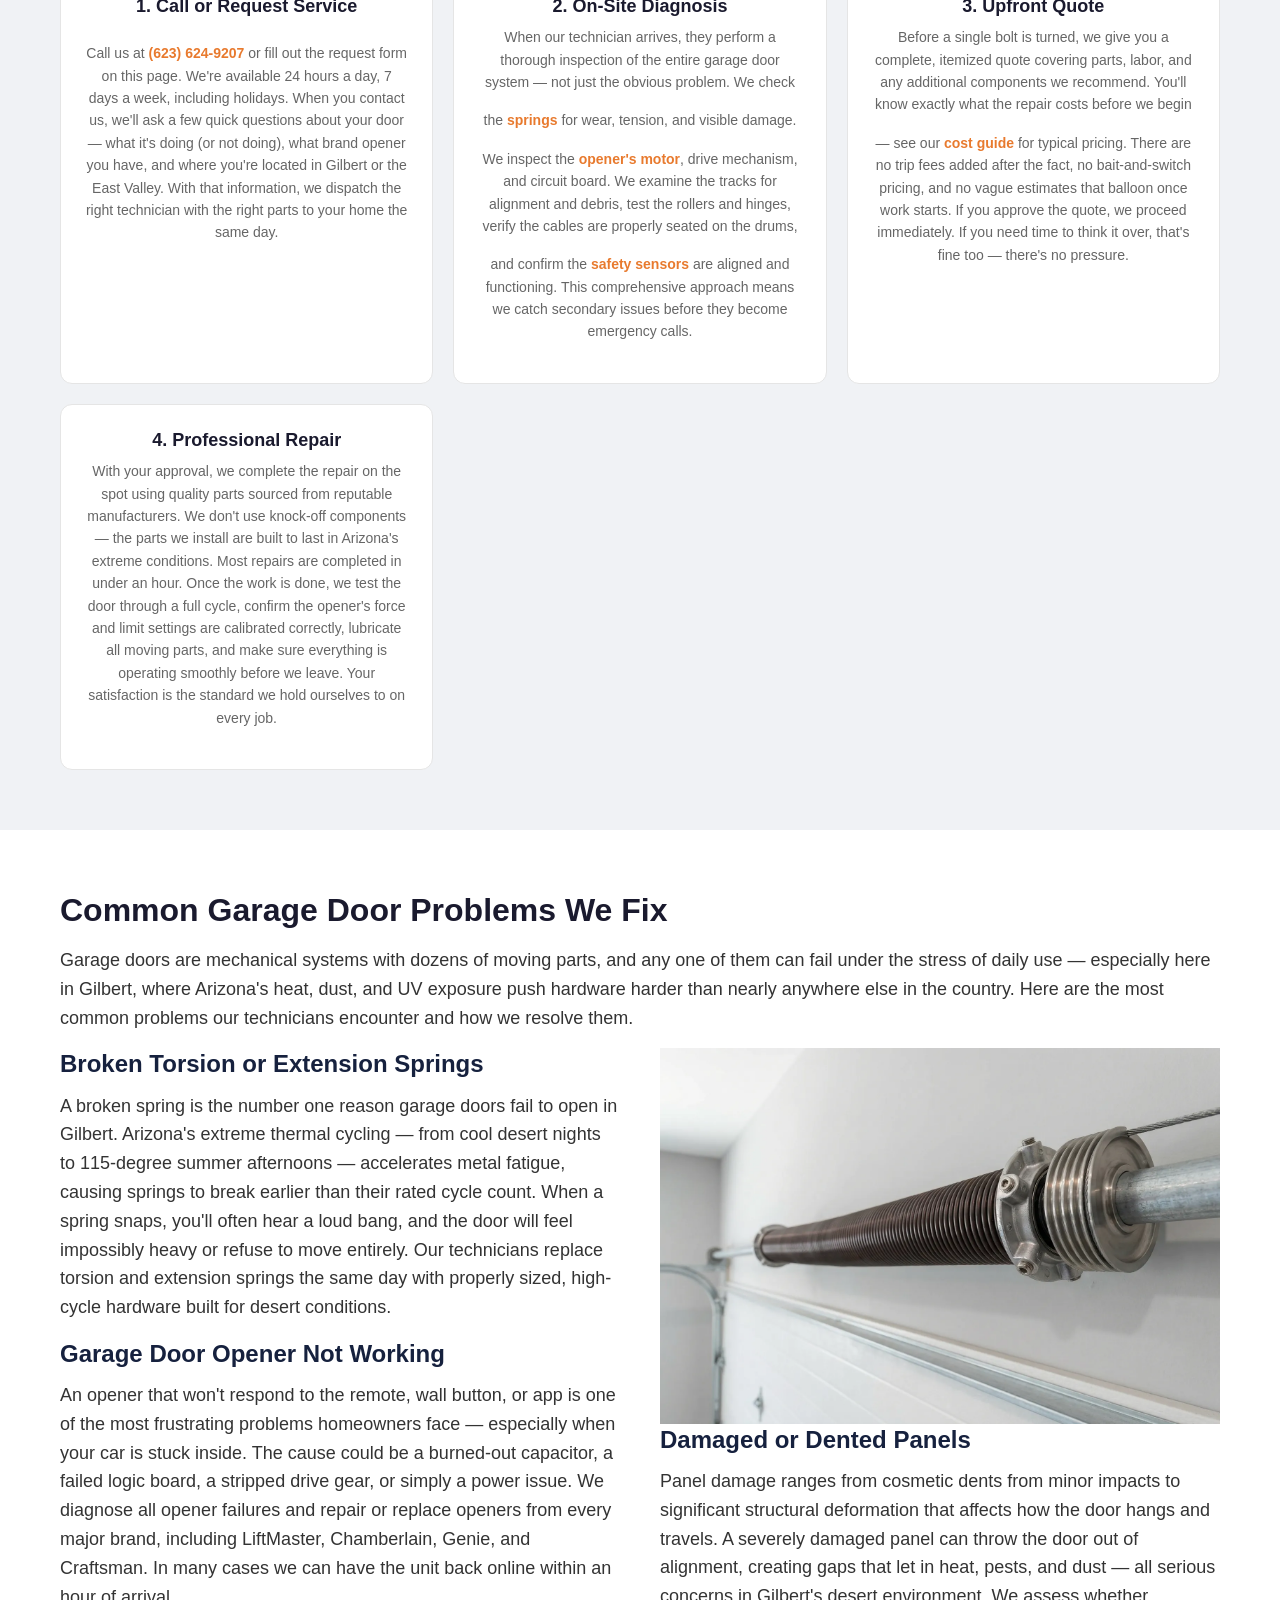
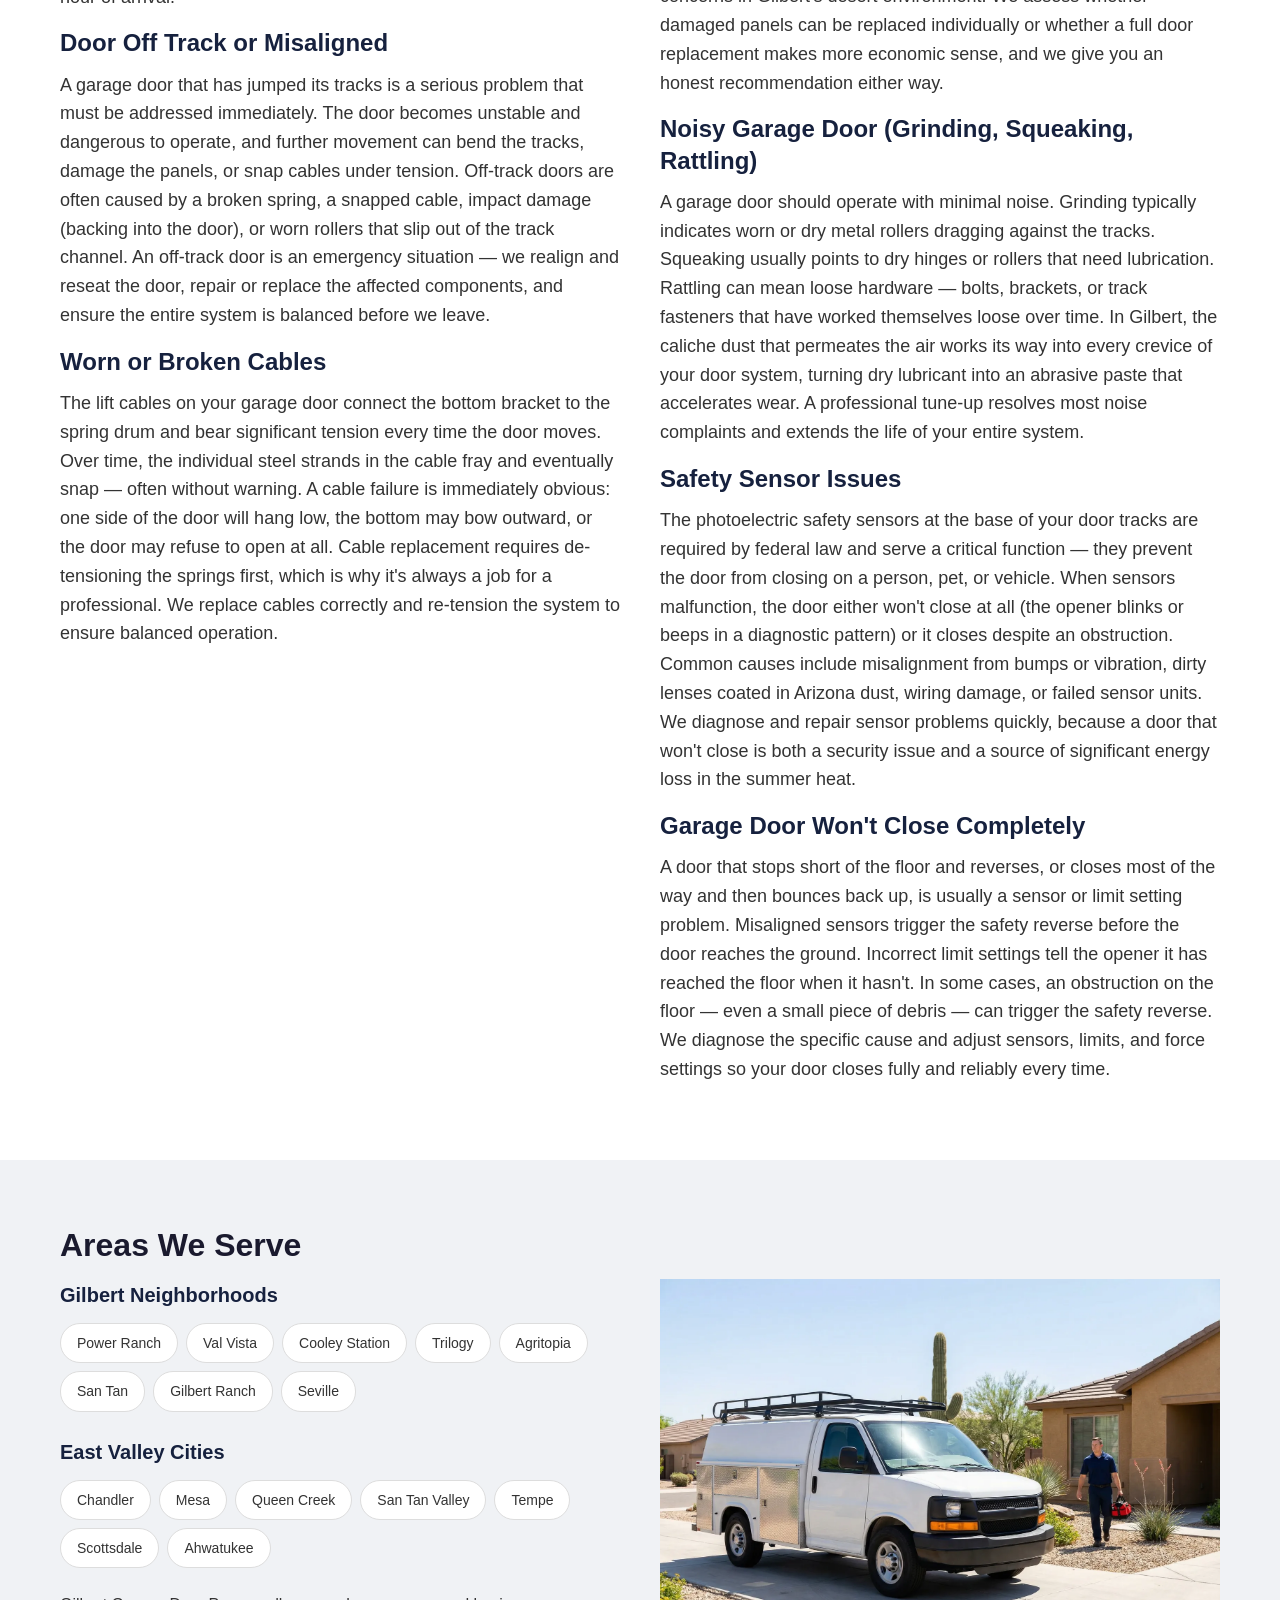
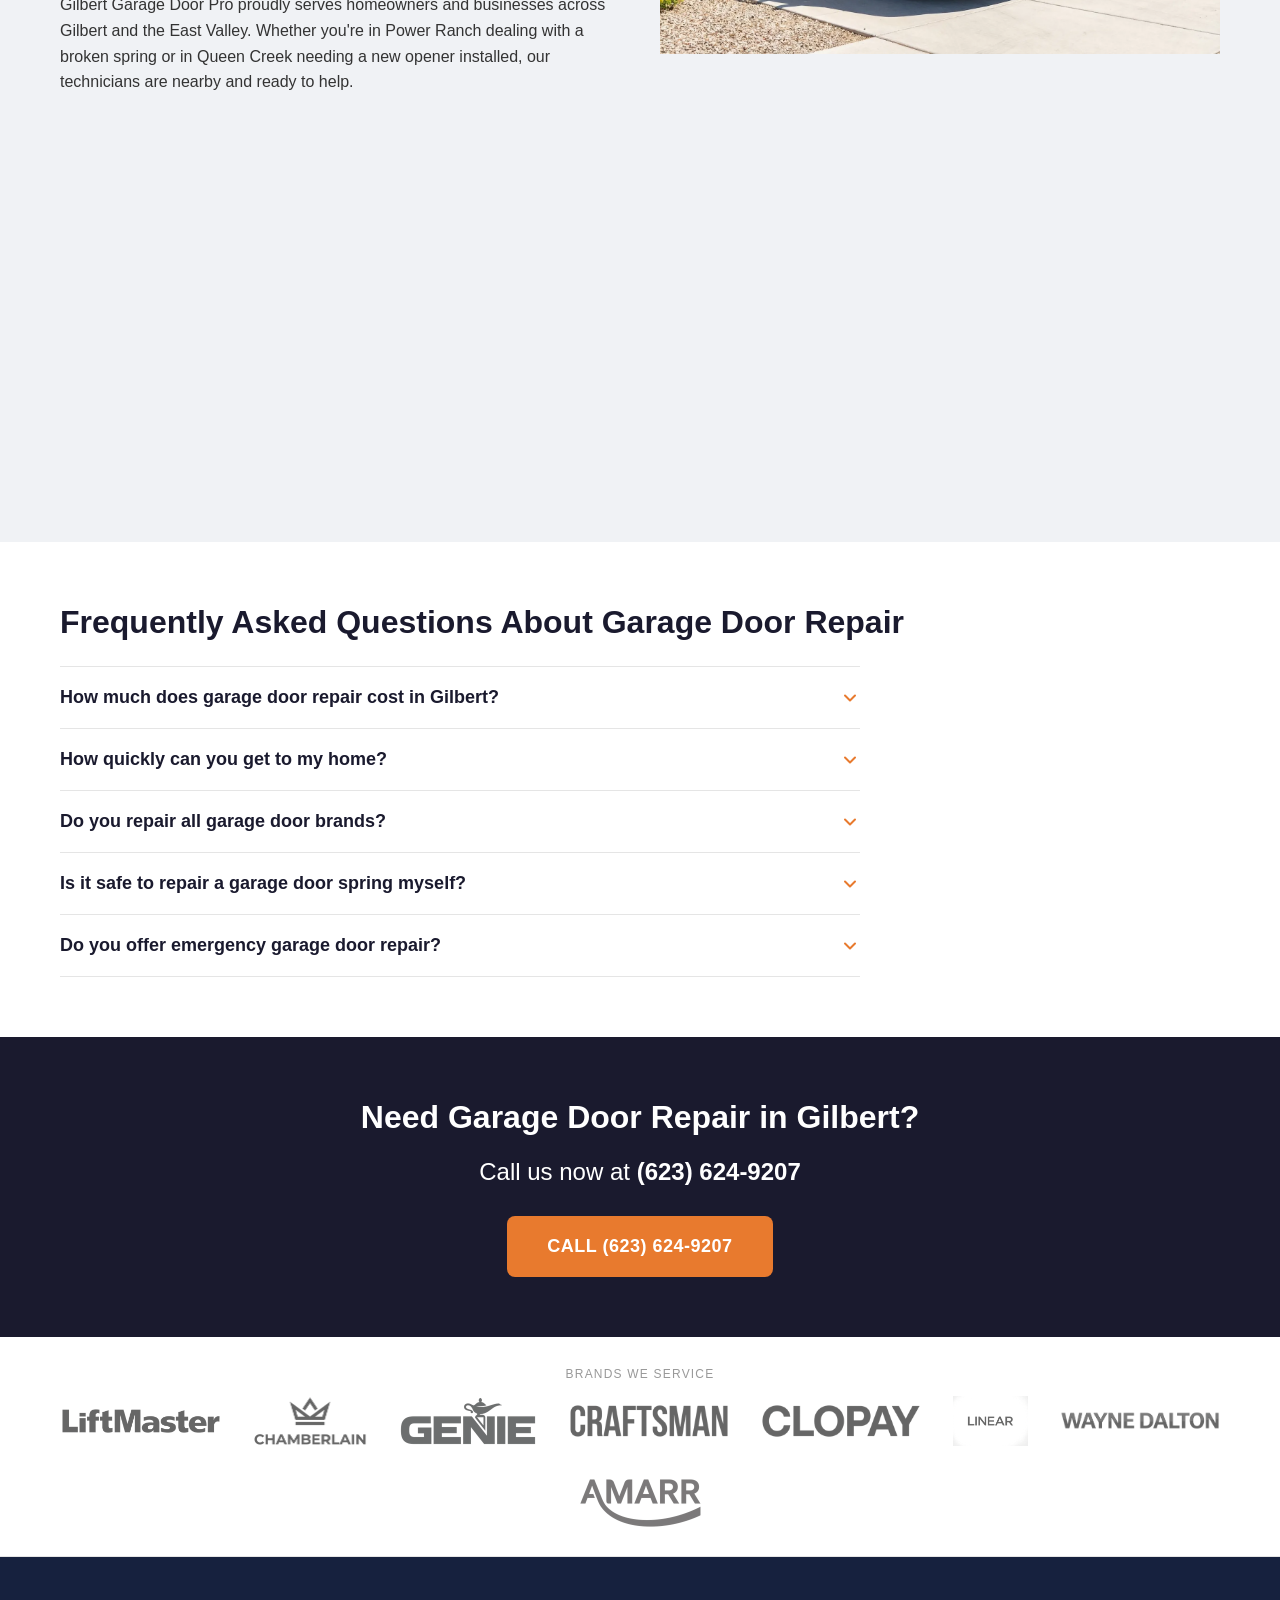
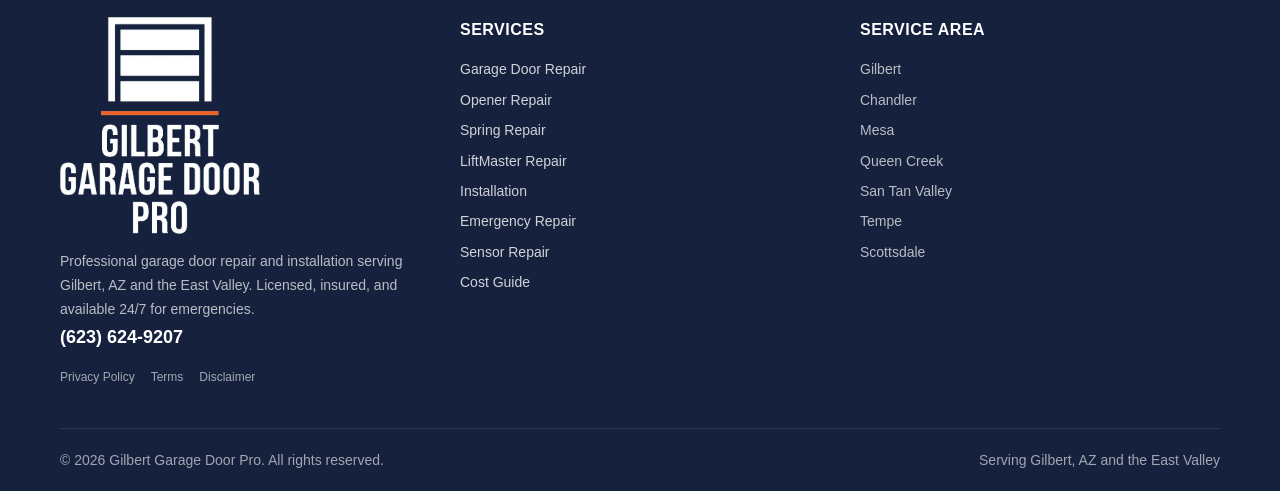
==== commit 179b4798: "feat: add garage door repair service page with SEO content - New page targeting "garage door repair"" ====
--- a/index.html
+++ b/index.html
@@ -1,6 +1,22 @@
 <!DOCTYPE html>
 <html lang="en">
 <head>
+<!-- Google Tag Manager -->
+<script>(function(w,d,s,l,i){w[l]=w[l]||[];w[l].push({'gtm.start':
+new Date().getTime(),event:'gtm.js'});var f=d.getElementsByTagName(s)[0],
+j=d.createElement(s),dl=l!='dataLayer'?'&l='+l:'';j.async=true;j.src=
+'https://www.googletagmanager.com/gtm.js?id='+i+dl;f.parentNode.insertBefore(j,f);
+})(window,document,'script','dataLayer','GTM-MW5MWK5L');</script>
+<!-- End Google Tag Manager -->
+<!-- Google Analytics 4 -->
+<script async src="https://www.googletagmanager.com/gtag/js?id=G-VV5WH1M294"></script>
+<script>
+  window.dataLayer = window.dataLayer || [];
+  function gtag(){dataLayer.push(arguments);}
+  gtag('js', new Date());
+  gtag('config', 'G-VV5WH1M294');
+</script>
+<!-- End Google Analytics 4 -->
   <meta charset="UTF-8">
   <meta name="viewport" content="width=device-width, initial-scale=1.0">
   <title>Garage Door Repair Gilbert AZ | Gilbert Garage Door Pro</title>
@@ -17,18 +33,23 @@
   <link rel="stylesheet" href="css/style.css">
 </head>
 <body>
+<!-- Google Tag Manager (noscript) -->
+<noscript><iframe src="https://www.googletagmanager.com/ns.html?id=GTM-MW5MWK5L"
+height="0" width="0" style="display:none;visibility:hidden"></iframe></noscript>
+<!-- End Google Tag Manager (noscript) -->
 
   <!-- Header -->
   <header class="site-header">
     <div class="container">
       <div class="header-inner">
         <a href="index.html" class="logo">
-          <img src="images/logo_white.png" alt="Gilbert Garage Door Pro" width="200" height="28" style="height: 50px; width: auto;">
+          <img src="images/logo_white.png" alt="Gilbert Garage Door Pro" width="200" height="28">
         </a>
         <nav class="nav-menu">
           <div class="nav-dropdown">
             <button class="nav-dropdown-toggle">Repair Services <svg class="dropdown-arrow" width="12" height="12" viewBox="0 0 12 12"><path d="M3 5L6 8L9 5" stroke="currentColor" stroke-width="1.5" fill="none"/></svg></button>
             <div class="nav-dropdown-menu">
+              <a href="garage-door-repair.html">Door Repair</a>
               <a href="garage-door-opener-repair.html">Opener Repair</a>
               <a href="garage-door-spring-repair.html">Spring Repair</a>
               <a href="garage-door-sensor-repair.html">Sensor Repair</a>
@@ -499,6 +520,7 @@
         <div class="footer-col">
           <h3>Services</h3>
           <ul>
+            <li><a href="garage-door-repair.html">Garage Door Repair</a></li>
             <li><a href="garage-door-opener-repair.html">Opener Repair</a></li>
             <li><a href="garage-door-spring-repair.html">Spring Repair</a></li>
             <li><a href="liftmaster-garage-door-repair.html">LiftMaster Repair</a></li>
--- a/css/style.css
+++ b/css/style.css
@@ -124,27 +124,39 @@
   display: flex;
   align-items: center;
   justify-content: space-between;
+  flex-wrap: wrap;
   padding: 16px 20px;
   max-width: 1400px;
   margin: 0 auto;
-  gap: 24px;
+  gap: 0 24px;
 }
 
 /* Logo — HTML uses <a class="logo"> */
 .logo {
   display: flex;
   align-items: center;
-  flex-shrink: 0;
+  flex-shrink: 1;
+  min-width: 0;
   text-decoration: none;
   color: var(--white);
   font-size: 20px;
   font-weight: 700;
   white-space: nowrap;
+  overflow: hidden;
 }
 
 .logo img {
-  height: 50px;
+  height: 36px;
   width: auto;
+  max-width: 100%;
+  object-fit: contain;
+  object-position: left;
+}
+
+@media (min-width: 1024px) {
+  .logo img {
+    height: 50px;
+  }
 }
 
 .logo span {
@@ -167,8 +179,9 @@
   flex-shrink: 0;
 }
 
-/* Header CTA button — uses .btn-primary, override sizing for header */
+/* Header CTA button — hidden on mobile (mobile-cta bar handles it), shown on desktop */
 .header-cta.btn-primary {
+  display: none;
   font-size: 13px;
   padding: 12px 24px;
   border-radius: 30px;
@@ -229,7 +242,8 @@
 .nav-menu.nav-open {
   display: flex;
   flex-direction: column;
-  padding: 16px 20px;
+  flex-basis: 100%;
+  padding: 16px 0;
 }
 
 .nav-menu a {
@@ -374,6 +388,10 @@
 
   .header-phone {
     display: none;
+  }
+
+  .header-cta.btn-primary {
+    display: inline-block;
   }
 }
 
